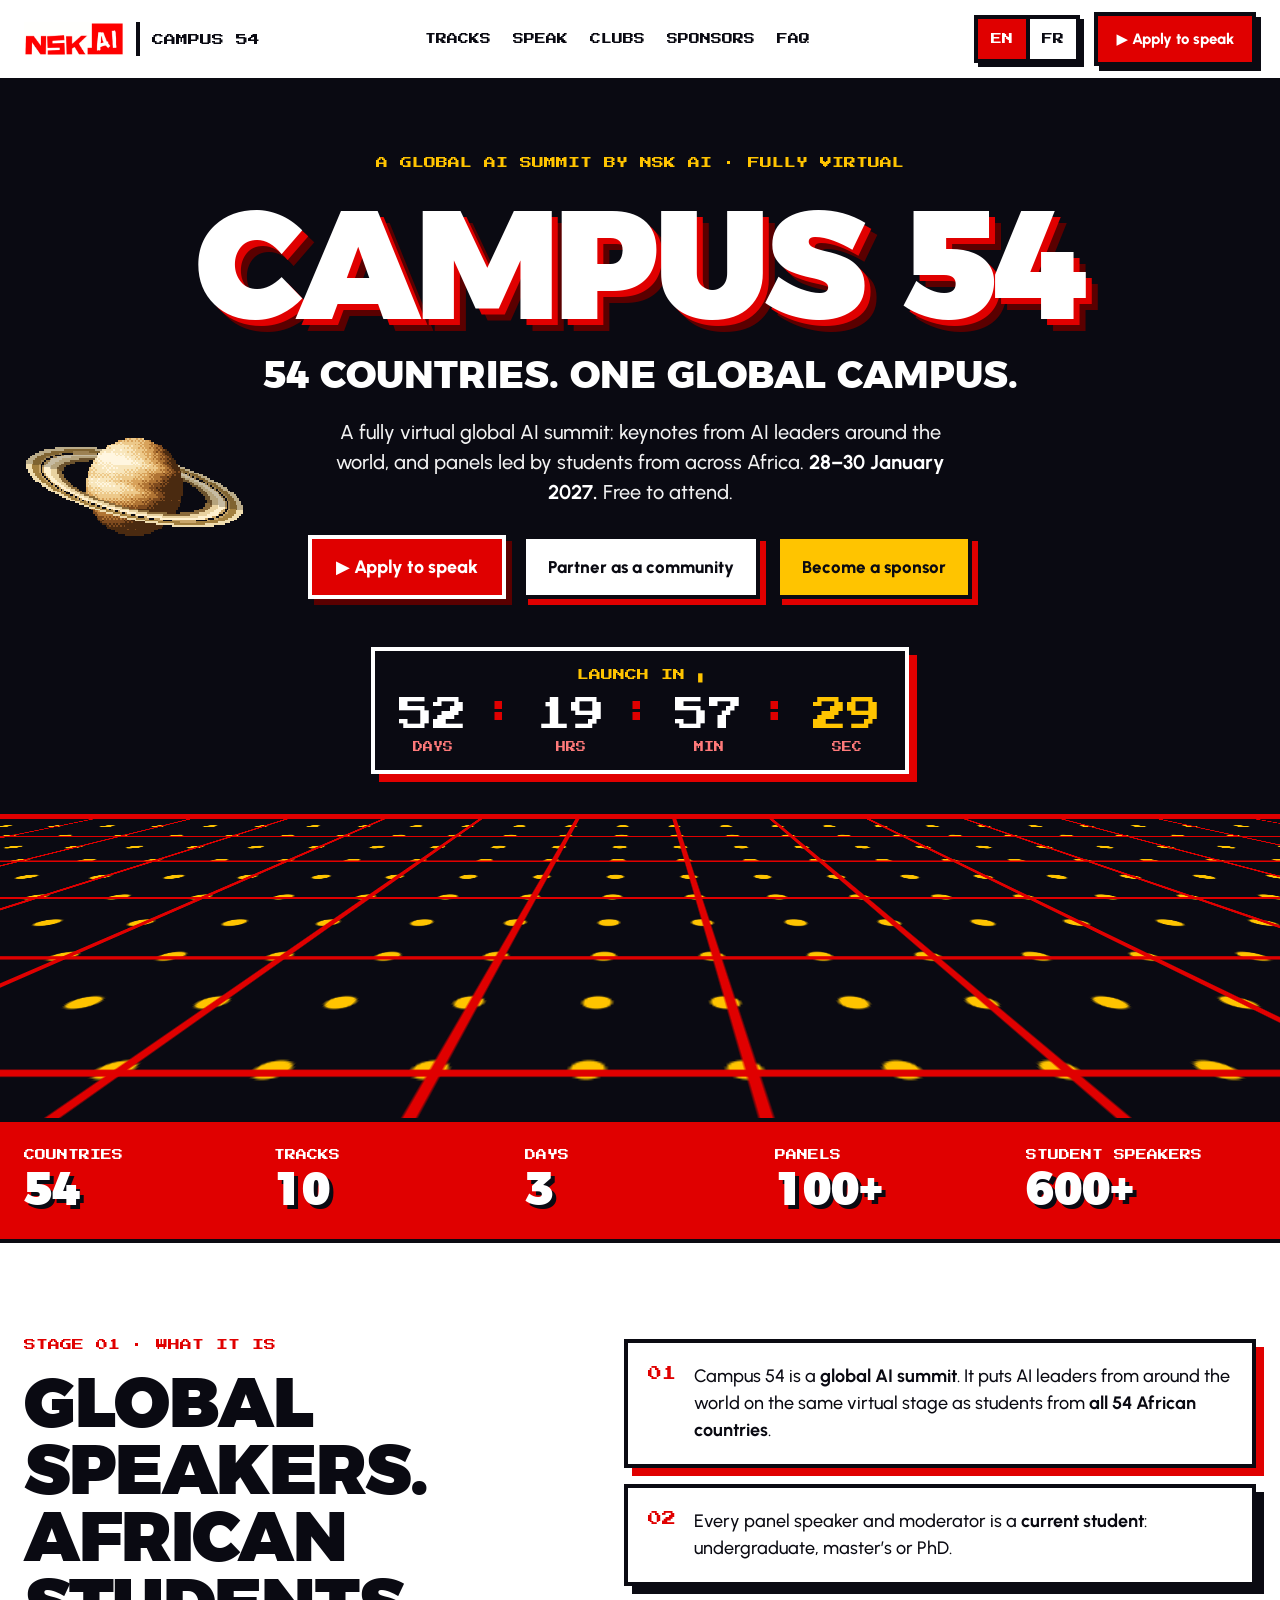
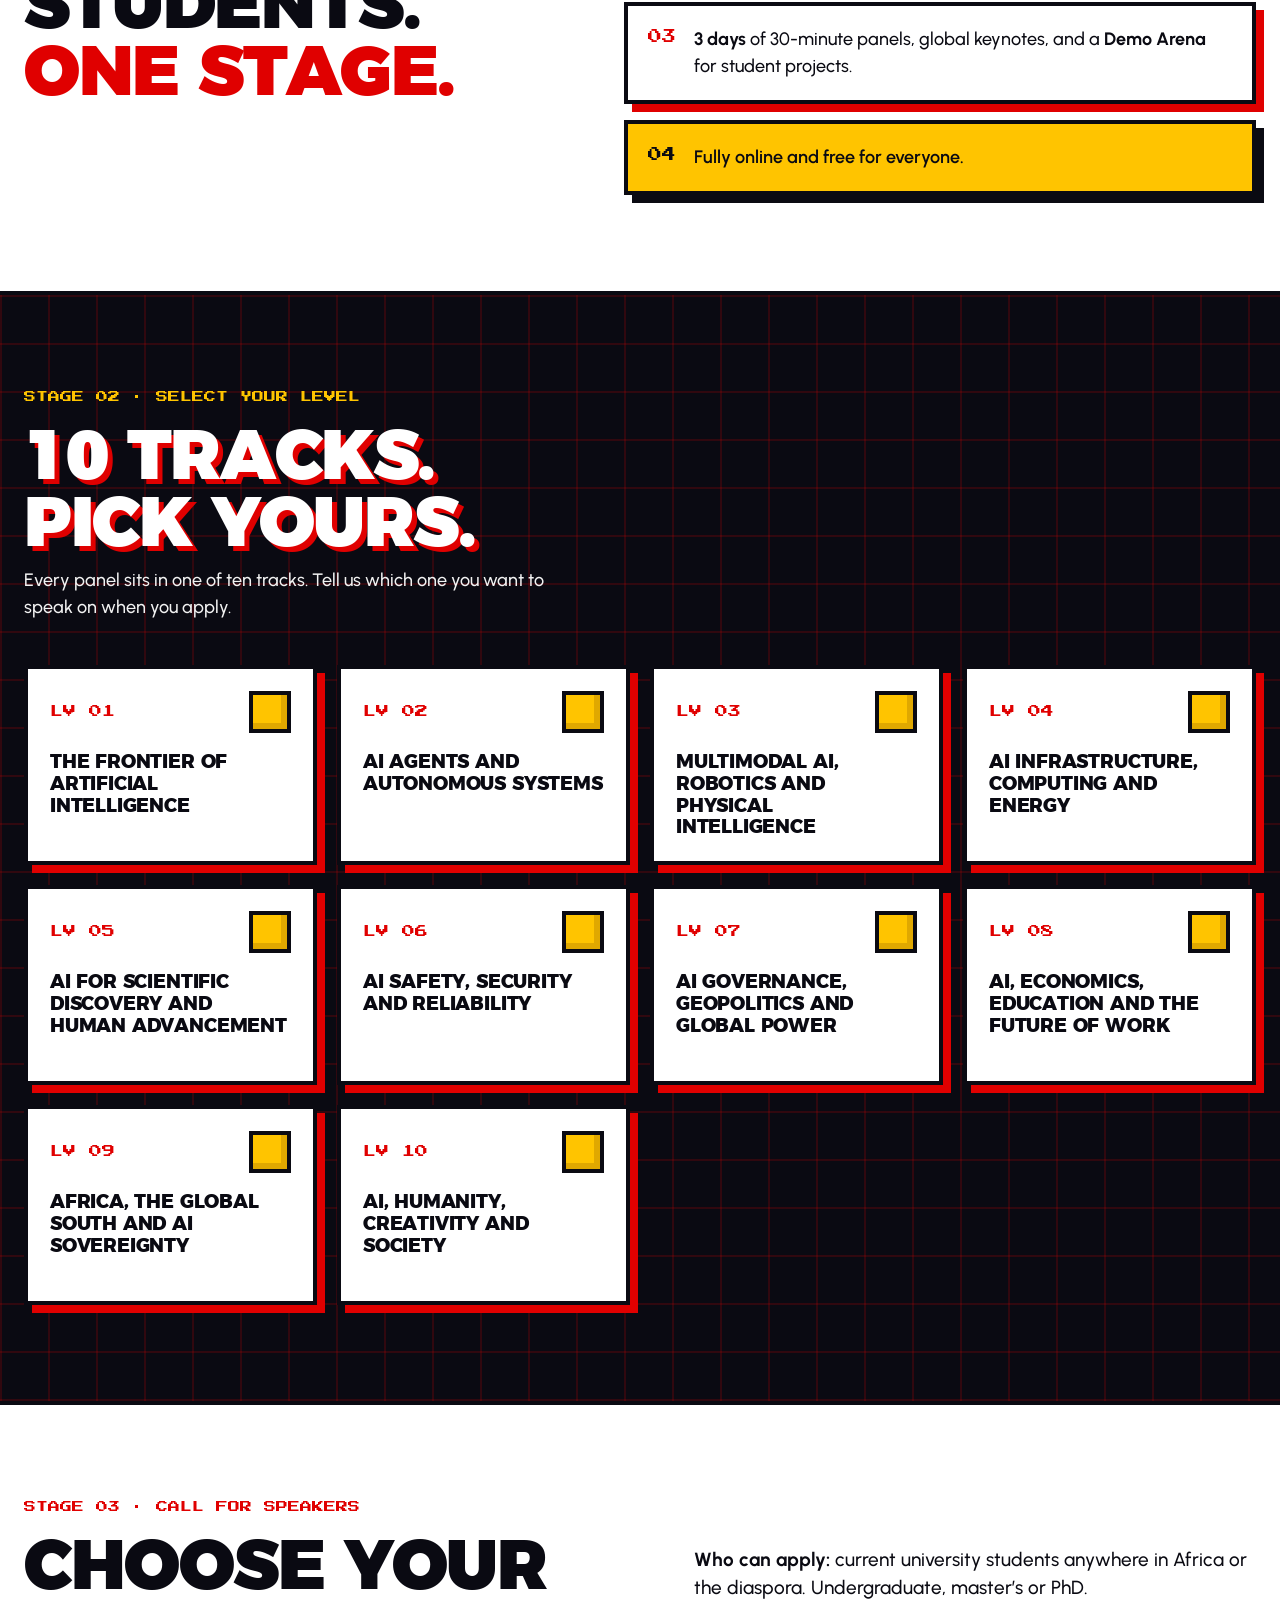
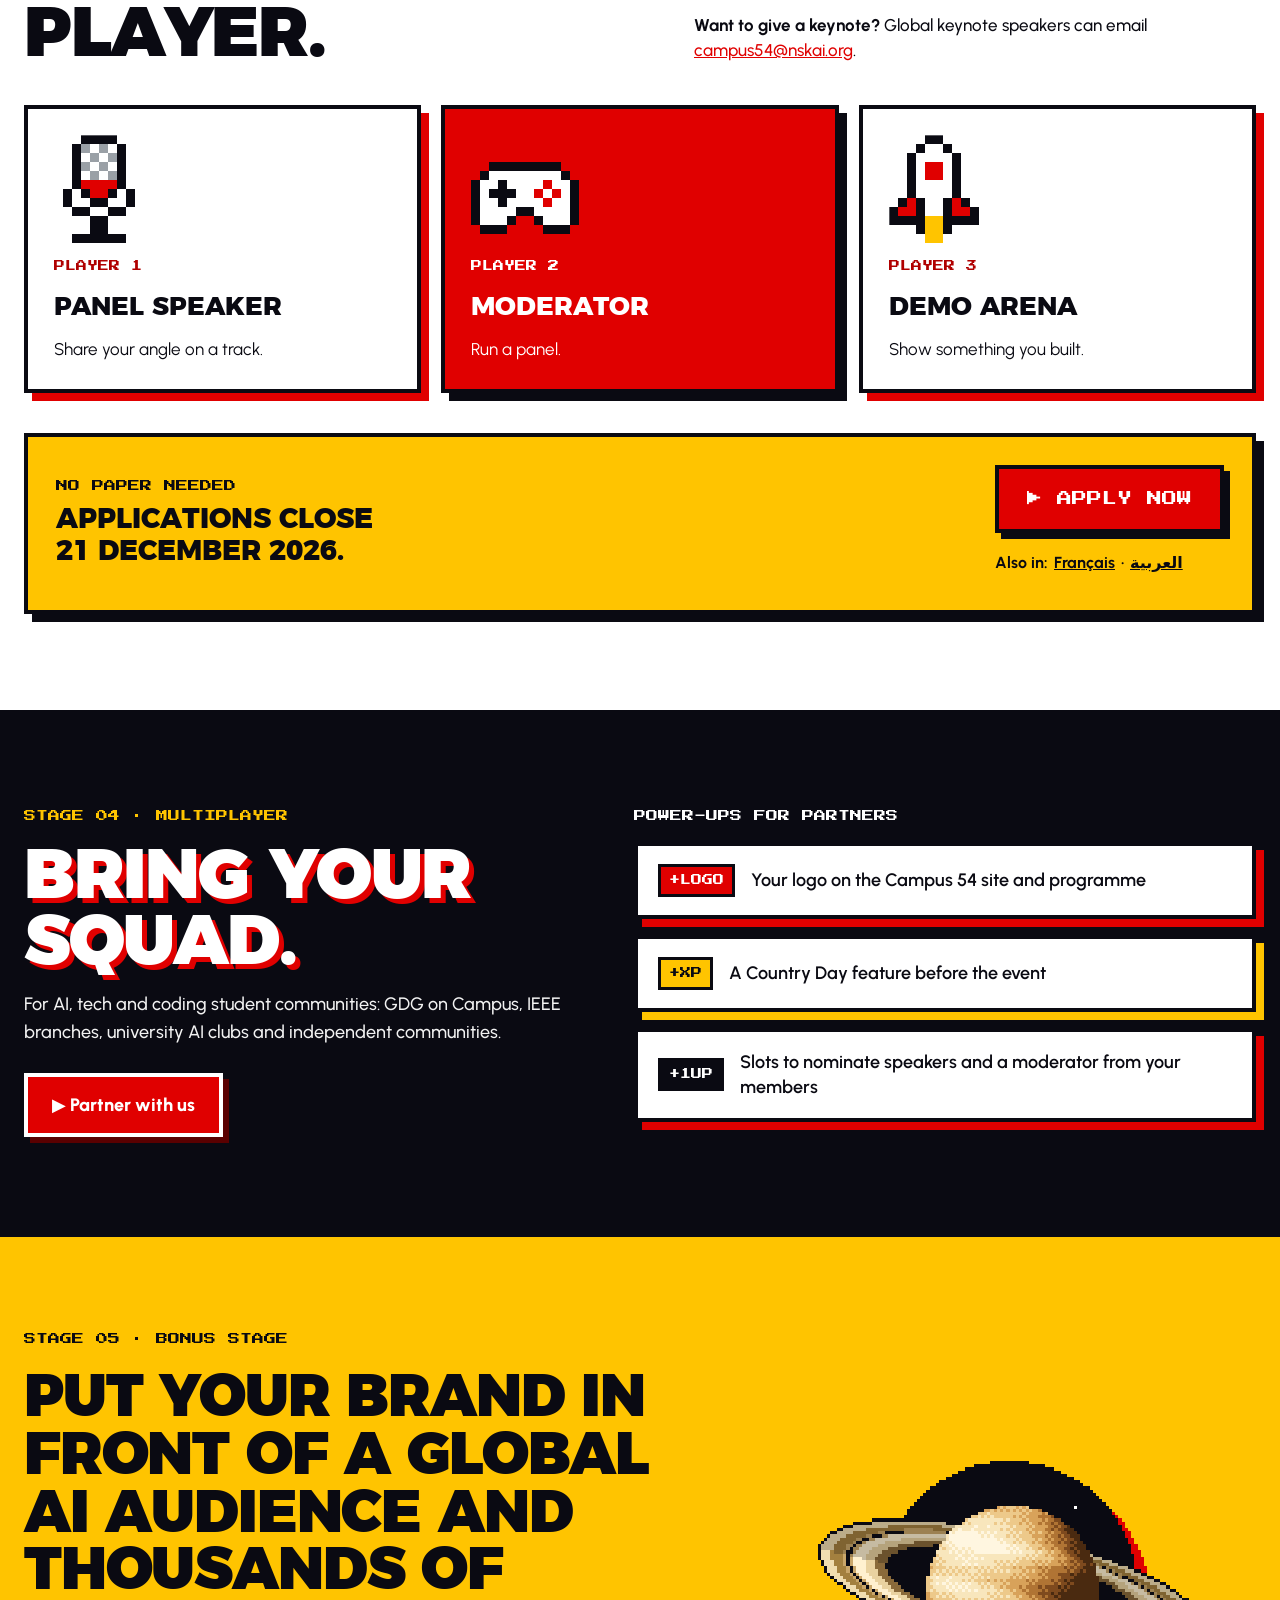
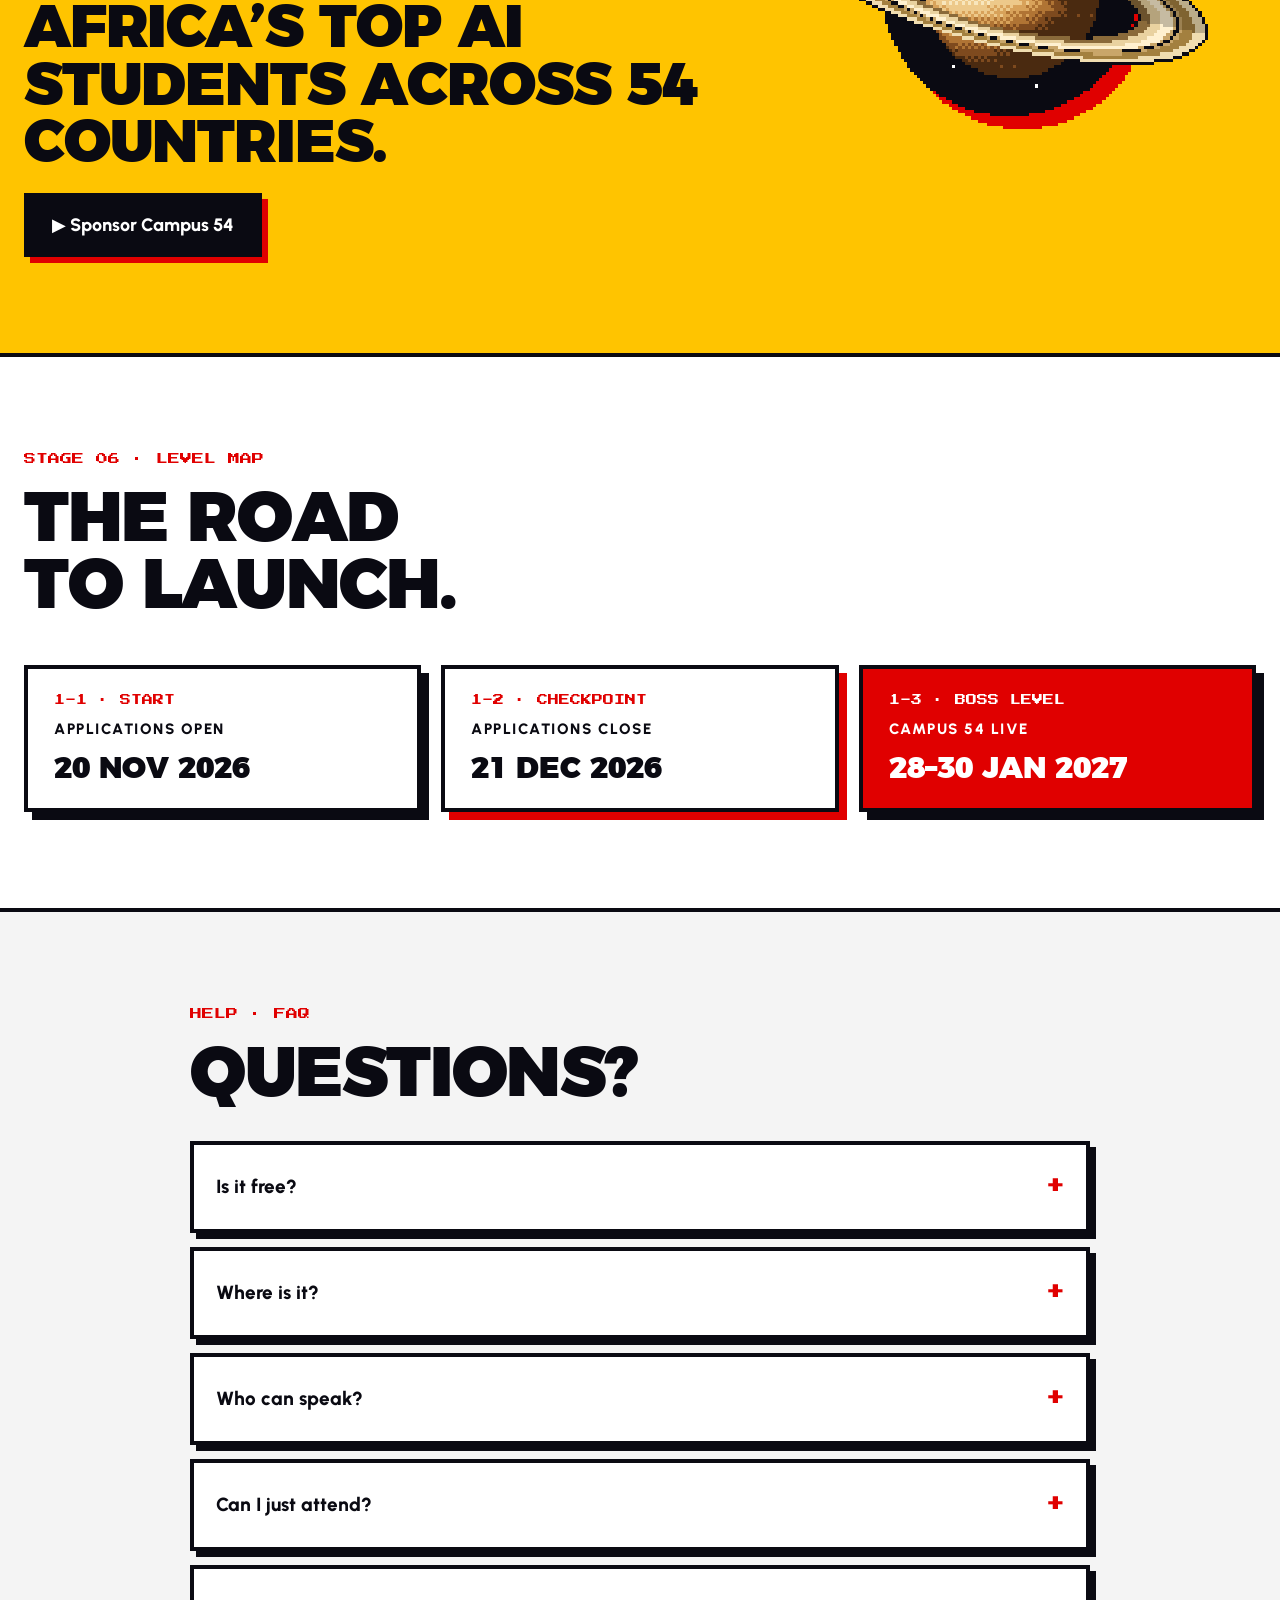
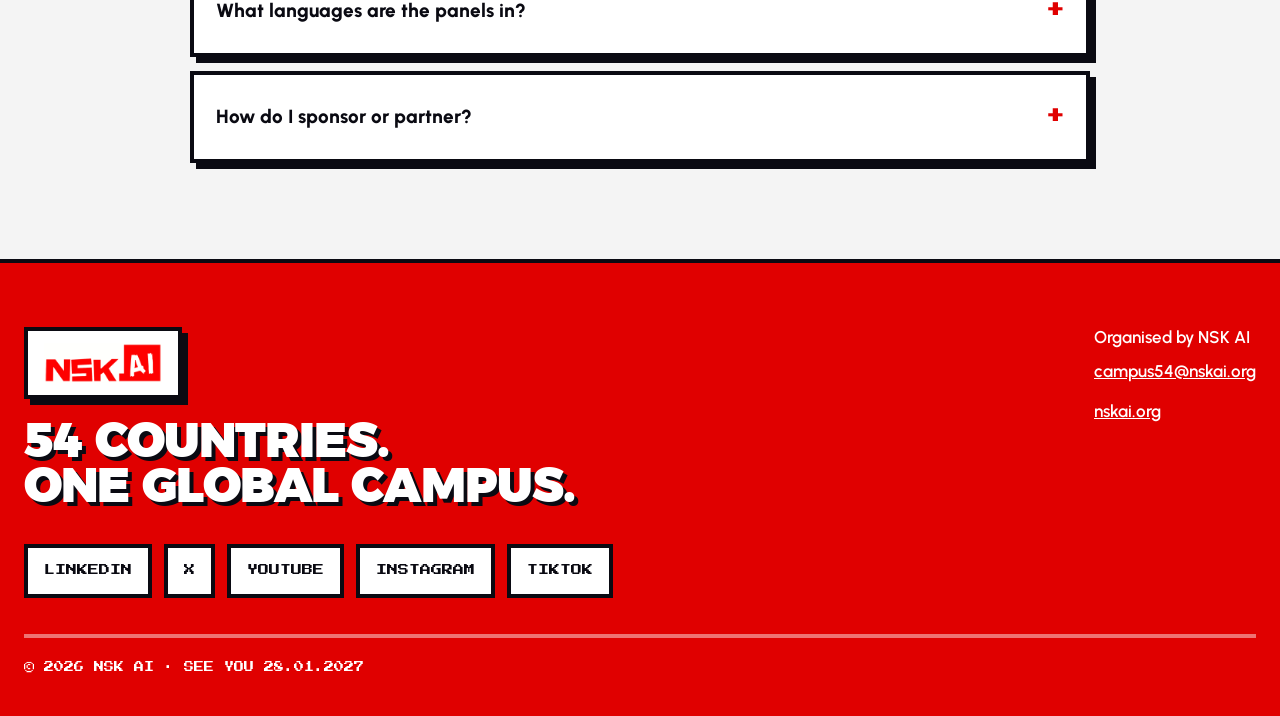
==== index.html @ b342a2b8 "Campus 54 landing page Static site for Campus 54 (28-30 January 2027), served at campus54.nskai.org." ====
<!doctype html>
<html lang="en">
<head>
<meta charset="utf-8">
<meta name="viewport" content="width=device-width, initial-scale=1">
<title data-i18n="meta.title">Campus 54 — A global AI summit by NSK AI</title>
<meta name="description" data-i18n-attr="content:meta.desc" content="Campus 54 is a free, fully virtual global AI summit by NSK AI. Keynotes from AI leaders worldwide and panels led by students from all 54 African countries. 28–30 January 2027.">
<link rel="icon" href="assets/img/robot.png">
<link rel="preconnect" href="https://fonts.googleapis.com">
<link rel="preconnect" href="https://fonts.gstatic.com" crossorigin>
<link href="https://fonts.googleapis.com/css2?family=Press+Start+2P&family=Urbanist:wght@400;500;600;700;800&display=swap" rel="stylesheet">
<link rel="stylesheet" href="styles.css">
</head>
<body>
<div class="page" style="width: 100%; min-height: 100vh; background: #FFFFFF; overflow-x: hidden;">

<!-- NAV -->
<header style="position: sticky; top: 0; z-index: 50; background: #FFFFFF; border-bottom: 4px solid #0A0A12;">
<nav aria-label="Main" style="max-width: 1280px; margin: 0 auto; padding: 12px 24px; display: flex; align-items: center; justify-content: space-between; gap: 16px;">
<a href="#top" class="lnk" style="display: flex; align-items: center; gap: 12px; text-decoration: none; color: #0A0A12;">
<img src="assets/img/nsk-logo.png" alt="NSK AI" style="height: 34px; width: auto; display: block;">
<span style="display: flex; align-items: center; height: 34px; font-family: 'Press Start 2P', monospace; font-size: 12px; line-height: 1; padding-top: 2px; box-sizing: border-box; border-left: 4px solid #0A0A12; padding-left: 12px;">CAMPUS 54</span>
</a>
<div class="navlinks" style="display: flex; align-items: center; gap: 22px; font-family: 'Press Start 2P', monospace; font-size: 11px;">
<a href="#tracks" class="lnk" style="color: #0A0A12; text-decoration: none;" data-i18n="nav.tracks">TRACKS</a>
<a href="#apply" class="lnk" style="color: #0A0A12; text-decoration: none;" data-i18n="nav.speak">SPEAK</a>
<a href="#communities" class="lnk" style="color: #0A0A12; text-decoration: none;" data-i18n="nav.clubs">CLUBS</a>
<a href="#sponsors" class="lnk" style="color: #0A0A12; text-decoration: none;" data-i18n="nav.sponsors">SPONSORS</a>
<a href="#faq" class="lnk" style="color: #0A0A12; text-decoration: none;" data-i18n="nav.faq">FAQ</a>
</div>
<div class="navright">
<div class="lang" role="group" aria-label="Language / Langue">
<button type="button" data-lang="en" aria-pressed="true" lang="en">EN</button>
<button type="button" data-lang="fr" aria-pressed="false" lang="fr">FR</button>
</div>
<a href="#apply" class="btn navapply" style="display: inline-flex; align-items: center; background: #E00000; color: #FFFFFF; text-decoration: none; font-weight: 800; font-size: 15px; padding: 0 18px; border: 4px solid #0A0A12; box-shadow: 5px 5px 0 #0A0A12; min-height: 46px;" data-i18n="cta.apply">▶ Apply to speak</a>
</div>
</nav>
</header>

<!-- HERO -->
<section id="top" style="position: relative; background: #0A0A12; color: #FFFFFF; overflow: hidden;">
<div aria-hidden="true" class="hide-hero scene cube-wrap" style="position: absolute; right: 4%; top: 36px; width: 132px; height: 132px;">
<div class="cube">
<div class="face f1" style="background: #E00000; color: #FFFFFF;">54</div>
<div class="face f2" style="background: #FFFFFF; color: #E00000;">AI</div>
<div class="face f3" style="background: #FFC400; color: #0A0A12;">54</div>
<div class="face f4" style="background: #0A0A12; color: #FFFFFF; border-color: #FFFFFF;">AI</div>
<div class="face f5" style="background: #E00000;"></div>
<div class="face f6" style="background: #FFFFFF;"></div>
</div>
</div>
<img aria-hidden="true" alt="" class="hide-hero float px" src="assets/img/saturn.png" style="position: absolute; left: 1.5%; top: 340px; width: clamp(180px, 18vw, 300px); height: auto;">

<div style="position: relative; z-index: 2; max-width: 1000px; margin: 0 auto; padding: 72px 24px 40px; display: flex; flex-direction: column; align-items: center; text-align: center; gap: 22px;">
<p style="margin: 0; font-family: 'Press Start 2P', monospace; font-size: 12px; line-height: 1.6; color: #FFC400;" data-i18n="hero.tag">A GLOBAL AI SUMMIT BY NSK AI · FULLY VIRTUAL</p>
<h1 style="margin: 0; font-family: 'Argentum Sans', sans-serif; font-weight: 900; text-transform: uppercase; letter-spacing: -0.03em; line-height: .9; font-size: clamp(64px, 12vw, 172px); text-shadow: 6px 6px 0 #E00000, 12px 12px 0 #5A0000;">Campus 54</h1>
<p style="margin: 0; font-family: 'Argentum Sans', sans-serif; font-weight: 800; text-transform: uppercase; font-size: clamp(22px, 3.2vw, 38px); line-height: 1.05;" data-i18n="hero.tagline">54 Countries. One Global Campus.</p>
<p style="margin: 0; max-width: 640px; font-size: clamp(17px, 2vw, 20px); line-height: 1.5; font-weight: 500; color: #F2F2F2;" data-i18n="hero.line">A fully virtual global AI summit: keynotes from AI leaders around the world, and panels led by students from across Africa. <strong style="color: #FFFFFF;">28–30 January 2027.</strong> Free to attend.</p>
<div style="display: flex; flex-wrap: wrap; justify-content: center; gap: 16px; margin-top: 6px;">
<a href="#apply" class="btn" style="display: inline-flex; align-items: center; min-height: 56px; padding: 0 24px; text-decoration: none; background: #E00000; color: #FFFFFF; border: 4px solid #FFFFFF; box-shadow: 6px 6px 0 #5A0000; font-weight: 800; font-size: 18px;" data-i18n="cta.apply">▶ Apply to speak</a>
<a href="#communities" class="btn" style="display: inline-flex; align-items: center; min-height: 56px; padding: 0 22px; text-decoration: none; background: #FFFFFF; color: #0A0A12; border: 4px solid #0A0A12; box-shadow: 6px 6px 0 #E00000; font-weight: 800; font-size: 17px;" data-i18n="cta.partner">Partner as a community</a>
<a href="#sponsors" class="btn" style="display: inline-flex; align-items: center; min-height: 56px; padding: 0 22px; text-decoration: none; background: #FFC400; color: #0A0A12; border: 4px solid #0A0A12; box-shadow: 6px 6px 0 #E00000; font-weight: 800; font-size: 17px;" data-i18n="cta.sponsor">Become a sponsor</a>
</div>

<div role="timer" aria-label="Countdown to Campus 54, 28 January 2027" style="margin-top: 26px; border: 4px solid #FFFFFF; box-shadow: 8px 8px 0 #E00000; padding: 18px 20px; display: flex; flex-direction: column; align-items: center; gap: 14px; background: #0A0A12;">
<p style="margin: 0; font-family: 'Press Start 2P', monospace; font-size: 12px; color: #FFC400;"><span data-i18n="cd.title">LAUNCH IN</span> <span class="blink">▮</span></p>
<div style="display: flex; flex-wrap: wrap; justify-content: center; gap: 16px; font-family: 'Press Start 2P', monospace;">
<div style="text-align: center; min-width: 76px;"><div id="cd-days" style="font-size: 34px; line-height: 1;">--</div><div style="font-size: 10px; margin-top: 10px; color: #FF7A7A;" data-i18n="cd.days">DAYS</div></div>
<div aria-hidden="true" style="font-size: 30px; color: #E00000;">:</div>
<div style="text-align: center; min-width: 76px;"><div id="cd-hours" style="font-size: 34px; line-height: 1;">--</div><div style="font-size: 10px; margin-top: 10px; color: #FF7A7A;" data-i18n="cd.hours">HRS</div></div>
<div aria-hidden="true" style="font-size: 30px; color: #E00000;">:</div>
<div style="text-align: center; min-width: 76px;"><div id="cd-mins" style="font-size: 34px; line-height: 1;">--</div><div style="font-size: 10px; margin-top: 10px; color: #FF7A7A;" data-i18n="cd.mins">MIN</div></div>
<div aria-hidden="true" style="font-size: 30px; color: #E00000;">:</div>
<div style="text-align: center; min-width: 76px;"><div id="cd-secs" style="font-size: 34px; line-height: 1; color: #FFC400;">--</div><div style="font-size: 10px; margin-top: 10px; color: #FF7A7A;" data-i18n="cd.secs">SEC</div></div>
</div>
</div>
</div>

<div aria-hidden="true" class="floor-wrap">
<div class="floor"></div>
<div class="walker"><img class="bob px" src="assets/img/robot.png" alt="" style="width: 108px; height: 108px; display: block;"></div>
</div>
</section>

<!-- SCORE HUD -->
<section aria-label="Campus 54 in numbers" style="background: #E00000; color: #FFFFFF; border-top: 4px solid #0A0A12; border-bottom: 4px solid #0A0A12;">
<div style="max-width: 1280px; margin: 0 auto; padding: 26px 24px; display: grid; grid-template-columns: repeat(auto-fit, minmax(140px, 1fr)); gap: 20px;">
<div><div style="font-family: 'Press Start 2P', monospace; font-size: 11px; line-height: 1.5;" data-i18n="num.countries">COUNTRIES</div><div style="font-family: 'Argentum Sans', sans-serif; font-weight: 900; font-size: 46px; line-height: 1.05; text-shadow: 4px 4px 0 #0A0A12;">54</div></div>
<div><div style="font-family: 'Press Start 2P', monospace; font-size: 11px; line-height: 1.5;" data-i18n="num.tracks">TRACKS</div><div style="font-family: 'Argentum Sans', sans-serif; font-weight: 900; font-size: 46px; line-height: 1.05; text-shadow: 4px 4px 0 #0A0A12;">10</div></div>
<div><div style="font-family: 'Press Start 2P', monospace; font-size: 11px; line-height: 1.5;" data-i18n="num.days">DAYS</div><div style="font-family: 'Argentum Sans', sans-serif; font-weight: 900; font-size: 46px; line-height: 1.05; text-shadow: 4px 4px 0 #0A0A12;">3</div></div>
<div><div style="font-family: 'Press Start 2P', monospace; font-size: 11px; line-height: 1.5;" data-i18n="num.panels">PANELS</div><div style="font-family: 'Argentum Sans', sans-serif; font-weight: 900; font-size: 46px; line-height: 1.05; text-shadow: 4px 4px 0 #0A0A12;">100+</div></div>
<div><div style="font-family: 'Press Start 2P', monospace; font-size: 11px; line-height: 1.5;" data-i18n="num.speakers">STUDENT SPEAKERS</div><div style="font-family: 'Argentum Sans', sans-serif; font-weight: 900; font-size: 46px; line-height: 1.05; text-shadow: 4px 4px 0 #0A0A12;">600+</div></div>
</div>
</section>

<!-- WHAT IT IS -->
<section id="about" class="sec" style="border-bottom: 4px solid #0A0A12;">
<div style="max-width: 1280px; margin: 0 auto; padding: 96px 24px; display: flex; flex-wrap: wrap; gap: 48px; align-items: flex-start;">
<div style="flex: 1 1 380px; min-width: 0; display: flex; flex-direction: column; gap: 18px;">
<p style="margin: 0; font-family: 'Press Start 2P', monospace; font-size: 12px; color: #E00000;" data-i18n="about.eyebrow">STAGE 01 · WHAT IT IS</p>
<h2 style="margin: 0; font-family: 'Argentum Sans', sans-serif; font-weight: 900; text-transform: uppercase; letter-spacing: -0.02em; line-height: .95; font-size: clamp(38px, 5.5vw, 72px);" data-i18n="about.title">Global speakers.<br>African students.<br><span style="color: #E00000;">One stage.</span></h2>
</div>
<div style="flex: 1 1 460px; min-width: 0; display: flex; flex-direction: column; gap: 16px;">
<div class="tilt" style="display: flex; gap: 18px; align-items: flex-start; border: 4px solid #0A0A12; padding: 20px; box-shadow: 8px 8px 0 #E00000;"><span style="font-family: 'Press Start 2P', monospace; font-size: 14px; color: #E00000; padding-top: 4px;">01</span><p style="margin: 0; font-size: 18px; line-height: 1.5; font-weight: 500;" data-i18n="about.p1">Campus 54 is a <strong>global AI summit</strong>. It puts AI leaders from around the world on the same virtual stage as students from <strong>all 54 African countries</strong>.</p></div>
<div class="tilt" style="display: flex; gap: 18px; align-items: flex-start; border: 4px solid #0A0A12; padding: 20px; box-shadow: 8px 8px 0 #0A0A12;"><span style="font-family: 'Press Start 2P', monospace; font-size: 14px; color: #E00000; padding-top: 4px;">02</span><p style="margin: 0; font-size: 18px; line-height: 1.5; font-weight: 500;" data-i18n="about.p2">Every panel speaker and moderator is a <strong>current student</strong>: undergraduate, master’s or PhD.</p></div>
<div class="tilt" style="display: flex; gap: 18px; align-items: flex-start; border: 4px solid #0A0A12; padding: 20px; box-shadow: 8px 8px 0 #E00000;"><span style="font-family: 'Press Start 2P', monospace; font-size: 14px; color: #E00000; padding-top: 4px;">03</span><p style="margin: 0; font-size: 18px; line-height: 1.5; font-weight: 500;" data-i18n="about.p3"><strong>3 days</strong> of 30-minute panels, global keynotes, and a <strong>Demo Arena</strong> for student projects.</p></div>
<div class="tilt" style="display: flex; gap: 18px; align-items: flex-start; border: 4px solid #0A0A12; padding: 20px; background: #FFC400; box-shadow: 8px 8px 0 #0A0A12;"><span style="font-family: 'Press Start 2P', monospace; font-size: 14px; padding-top: 4px;">04</span><p style="margin: 0; font-size: 18px; line-height: 1.5; font-weight: 600;" data-i18n="about.p4">Fully online and free for everyone.</p></div>
</div>
</div>
</section>

<!-- TRACKS -->
<section id="tracks" class="sec" style="background: #0A0A12; color: #FFFFFF; border-bottom: 4px solid #0A0A12; background-image: linear-gradient(rgba(224,0,0,.18) 2px, transparent 2px), linear-gradient(90deg, rgba(224,0,0,.18) 2px, transparent 2px); background-size: 48px 48px;">
<div style="max-width: 1280px; margin: 0 auto; padding: 96px 24px;">
<p style="margin: 0 0 18px; font-family: 'Press Start 2P', monospace; font-size: 12px; color: #FFC400;" data-i18n="tracks.eyebrow">STAGE 02 · SELECT YOUR LEVEL</p>
<h2 style="margin: 0 0 12px; font-family: 'Argentum Sans', sans-serif; font-weight: 900; text-transform: uppercase; letter-spacing: -0.02em; line-height: .95; font-size: clamp(38px, 5.5vw, 72px); text-shadow: 5px 5px 0 #E00000;" data-i18n="tracks.title">10 tracks.<br>Pick yours.</h2>
<p style="margin: 0 0 44px; max-width: 560px; font-size: 18px; line-height: 1.5; font-weight: 500; color: #F2F2F2;" data-i18n="tracks.intro">Every panel sits in one of ten tracks. Tell us which one you want to speak on when you apply.</p>
<div style="display: grid; grid-template-columns: repeat(auto-fill, minmax(240px, 1fr)); gap: 20px;">
<article class="tilt track-card"><div class="track-top"><span class="track-lv">LV 01</span><div aria-hidden="true" class="coin"></div></div><h3 data-i18n="t1">The Frontier of Artificial Intelligence</h3></article>
<article class="tilt track-card"><div class="track-top"><span class="track-lv">LV 02</span><div aria-hidden="true" class="coin" style="animation-delay:-.24s"></div></div><h3 data-i18n="t2">AI Agents and Autonomous Systems</h3></article>
<article class="tilt track-card"><div class="track-top"><span class="track-lv">LV 03</span><div aria-hidden="true" class="coin" style="animation-delay:-.48s"></div></div><h3 data-i18n="t3">Multimodal AI, Robotics and Physical Intelligence</h3></article>
<article class="tilt track-card"><div class="track-top"><span class="track-lv">LV 04</span><div aria-hidden="true" class="coin" style="animation-delay:-.72s"></div></div><h3 data-i18n="t4">AI Infrastructure, Computing and Energy</h3></article>
<article class="tilt track-card"><div class="track-top"><span class="track-lv">LV 05</span><div aria-hidden="true" class="coin" style="animation-delay:-.96s"></div></div><h3 data-i18n="t5">AI for Scientific Discovery and Human Advancement</h3></article>
<article class="tilt track-card"><div class="track-top"><span class="track-lv">LV 06</span><div aria-hidden="true" class="coin" style="animation-delay:-1.2s"></div></div><h3 data-i18n="t6">AI Safety, Security and Reliability</h3></article>
<article class="tilt track-card"><div class="track-top"><span class="track-lv">LV 07</span><div aria-hidden="true" class="coin" style="animation-delay:-1.44s"></div></div><h3 data-i18n="t7">AI Governance, Geopolitics and Global Power</h3></article>
<article class="tilt track-card"><div class="track-top"><span class="track-lv">LV 08</span><div aria-hidden="true" class="coin" style="animation-delay:-1.68s"></div></div><h3 data-i18n="t8">AI, Economics, Education and the Future of Work</h3></article>
<article class="tilt track-card"><div class="track-top"><span class="track-lv">LV 09</span><div aria-hidden="true" class="coin" style="animation-delay:-1.92s"></div></div><h3 data-i18n="t9">Africa, the Global South and AI Sovereignty</h3></article>
<article class="tilt track-card"><div class="track-top"><span class="track-lv">LV 10</span><div aria-hidden="true" class="coin" style="animation-delay:-2.16s"></div></div><h3 data-i18n="t10">AI, Humanity, Creativity and Society</h3></article>
</div>
</div>
</section>

<!-- CALL FOR SPEAKERS -->
<section id="apply" class="sec" style="border-bottom: 4px solid #0A0A12;">
<div style="max-width: 1280px; margin: 0 auto; padding: 96px 24px;">
<p style="margin: 0 0 18px; font-family: 'Press Start 2P', monospace; font-size: 12px; color: #E00000;" data-i18n="apply.eyebrow">STAGE 03 · CALL FOR SPEAKERS</p>
<div style="display: flex; flex-wrap: wrap; gap: 24px 48px; align-items: flex-end; justify-content: space-between; margin-bottom: 40px;">
<h2 style="margin: 0; flex: 1 1 420px; font-family: 'Argentum Sans', sans-serif; font-weight: 900; text-transform: uppercase; letter-spacing: -0.02em; line-height: .95; font-size: clamp(38px, 5.5vw, 72px);" data-i18n="apply.title">Choose your<br>player.</h2>
<p style="margin: 0; flex: 1 1 360px; font-size: 19px; line-height: 1.5; font-weight: 500;"><span data-i18n="apply.who"><strong>Who can apply:</strong> current university students anywhere in Africa or the diaspora. Undergraduate, master’s or PhD.</span><br><span style="display: inline-block; margin-top: 10px; font-size: 17px;" data-i18n="apply.keynote"><strong>Want to give a keynote?</strong> Global keynote speakers can email <a href="mailto:campus54@nskai.org?subject=Campus%2054%20keynote">campus54@nskai.org</a>.</span></p>
</div>
<div style="display: grid; grid-template-columns: repeat(auto-fit, minmax(260px, 1fr)); gap: 20px; margin-bottom: 40px;">
<div class="tilt role-card" style="background: #FFFFFF; color: #0A0A12; box-shadow: 8px 8px 0 #E00000;">
<img class="bob px" src="assets/img/mic.png" alt="" aria-hidden="true" style="width: 90px; height: 108px;">
<p class="role-tag" style="color: #B00000;" data-i18n="role.p1">PLAYER 1</p>
<h3 data-i18n="role.speaker">Panel speaker</h3>
<p data-i18n="role.speaker.text">Share your angle on a track.</p>
</div>
<div class="tilt role-card" style="background: #E00000; color: #FFFFFF; box-shadow: 8px 8px 0 #0A0A12;">
<img class="bob px" src="assets/img/pad.png" alt="" aria-hidden="true" style="width: 108px; height: 90px; margin-top: 18px;">
<p class="role-tag" style="color: #FFFFFF;" data-i18n="role.p2">PLAYER 2</p>
<h3 data-i18n="role.mod">Moderator</h3>
<p data-i18n="role.mod.text">Run a panel.</p>
</div>
<div class="tilt role-card" style="background: #FFFFFF; color: #0A0A12; box-shadow: 8px 8px 0 #E00000;">
<img class="bob px" src="assets/img/rocket.png" alt="" aria-hidden="true" style="width: 90px; height: 108px;">
<p class="role-tag" style="color: #B00000;" data-i18n="role.p3">PLAYER 3</p>
<h3 data-i18n="role.demo">Demo Arena</h3>
<p data-i18n="role.demo.text">Show something you built.</p>
</div>
</div>
<div style="border: 4px solid #0A0A12; background: #FFC400; box-shadow: 8px 8px 0 #0A0A12; padding: 28px; display: flex; flex-wrap: wrap; gap: 20px 32px; align-items: center; justify-content: space-between;">
<div style="display: flex; flex-direction: column; gap: 10px;">
<p style="margin: 0; font-family: 'Press Start 2P', monospace; font-size: 12px;" data-i18n="apply.nopaper">NO PAPER NEEDED</p>
<p style="margin: 0; font-family: 'Argentum Sans', sans-serif; font-weight: 800; text-transform: uppercase; font-size: clamp(20px, 2.4vw, 28px); line-height: 1.15;" data-i18n="apply.close">Applications close<br>21 December 2026.</p>
</div>
<div style="display: flex; flex-direction: column; align-items: flex-start; gap: 10px;">
<a id="apply-main" href="#apply" class="btn" style="display: inline-flex; align-items: center; min-height: 60px; padding: 0 28px; text-decoration: none; background: #E00000; color: #FFFFFF; border: 4px solid #0A0A12; box-shadow: 6px 6px 0 #0A0A12; font-family: 'Press Start 2P', monospace; font-size: 15px;" data-i18n="apply.now">▶ APPLY NOW</a>
<p style="margin: 0; font-size: 16px; font-weight: 700;"><span data-i18n="apply.other">Also in:</span> <a id="form-link-a" href="#apply" class="lnk" style="color: #0A0A12; display: inline-block; padding: 10px 2px;"></a> · <a id="form-link-ar" href="#apply" lang="ar" dir="rtl" class="lnk" style="color: #0A0A12; display: inline-block; padding: 10px 2px;">العربية</a></p>
</div>
</div>
</div>
</section>

<!-- COMMUNITIES -->
<section id="communities" class="sec" style="position: relative; background: #0A0A12; color: #FFFFFF; border-bottom: 4px solid #0A0A12; overflow: hidden;">
<div style="position: relative; max-width: 1280px; margin: 0 auto; padding: 96px 24px; display: flex; flex-wrap: wrap; gap: 48px;">
<div style="flex: 1 1 380px; min-width: 0; display: flex; flex-direction: column; gap: 18px; align-items: flex-start;">
<p style="margin: 0; font-family: 'Press Start 2P', monospace; font-size: 12px; color: #FFC400;" data-i18n="comm.eyebrow">STAGE 04 · MULTIPLAYER</p>
<h2 style="margin: 0; font-family: 'Argentum Sans', sans-serif; font-weight: 900; text-transform: uppercase; letter-spacing: -0.02em; line-height: .95; font-size: clamp(38px, 5.5vw, 72px); text-shadow: 5px 5px 0 #E00000;" data-i18n="comm.title">Bring your<br>squad.</h2>
<p style="margin: 0 0 8px; font-size: 18px; line-height: 1.55; font-weight: 500; color: #F2F2F2;" data-i18n="comm.intro">For AI, tech and coding student communities: GDG on Campus, IEEE branches, university AI clubs and independent communities.</p>
<a href="mailto:campus54@nskai.org?subject=Campus%2054%20community%20partnership" class="btn" style="display: inline-flex; align-items: center; min-height: 56px; padding: 0 24px; text-decoration: none; background: #E00000; color: #FFFFFF; border: 4px solid #FFFFFF; box-shadow: 6px 6px 0 #5A0000; font-weight: 800; font-size: 18px;" data-i18n="comm.cta">▶ Partner with us</a>
</div>
<div style="flex: 1 1 440px; min-width: 0; display: flex; flex-direction: column; gap: 16px;">
<p style="margin: 0 0 4px; font-family: 'Press Start 2P', monospace; font-size: 12px;" data-i18n="comm.perks">POWER-UPS FOR PARTNERS</p>
<div class="tilt perk"><span class="perk-tag" style="background: #E00000; color: #FFFFFF;">+LOGO</span><p data-i18n="comm.p1">Your logo on the Campus 54 site and programme</p></div>
<div class="tilt perk" style="box-shadow: 8px 8px 0 #FFC400;"><span class="perk-tag" style="background: #FFC400; color: #0A0A12;">+XP</span><p data-i18n="comm.p2">A Country Day feature before the event</p></div>
<div class="tilt perk"><span class="perk-tag" style="background: #0A0A12; color: #FFFFFF;">+1UP</span><p data-i18n="comm.p3">Slots to nominate speakers and a moderator from your members</p></div>
</div>
</div>
</section>

<!-- SPONSORS -->
<section id="sponsors" class="sec" style="position: relative; background: #FFC400; border-bottom: 4px solid #0A0A12; overflow: hidden;">
<div style="position: relative; max-width: 1280px; margin: 0 auto; padding: 96px 24px; display: flex; flex-wrap: wrap; align-items: center; justify-content: space-between; gap: 48px;">
<div style="flex: 1 1 520px; min-width: 0; max-width: 720px; display: flex; flex-direction: column; gap: 22px; align-items: flex-start;">
<p style="margin: 0; font-family: 'Press Start 2P', monospace; font-size: 12px;" data-i18n="spon.eyebrow">STAGE 05 · BONUS STAGE</p>
<h2 style="margin: 0; font-family: 'Argentum Sans', sans-serif; font-weight: 900; text-transform: uppercase; letter-spacing: -0.02em; line-height: .98; font-size: clamp(32px, 4.6vw, 60px);" data-i18n="spon.title">Put your brand in front of a global AI audience and thousands of Africa’s top AI students across 54 countries.</h2>
<a id="sponsor-main" href="mailto:campus54@nskai.org?subject=Sponsoring%20Campus%2054" class="btn" style="display: inline-flex; align-items: center; min-height: 56px; padding: 0 24px; text-decoration: none; background: #0A0A12; color: #FFFFFF; border: 4px solid #0A0A12; box-shadow: 6px 6px 0 #E00000; font-weight: 800; font-size: 18px;" data-i18n="spon.cta">▶ Sponsor Campus 54</a>
</div>
<div style="flex: 0 1 480px; width: 100%; max-width: 480px; margin: 0 auto;">
<img aria-hidden="true" alt="" class="float px" src="assets/img/saturn-window.png" style="display: block; width: 100%; height: auto;">
</div>
</div>
</section>

<!-- TIMELINE -->
<section id="timeline" class="sec" style="border-bottom: 4px solid #0A0A12;">
<div style="max-width: 1280px; margin: 0 auto; padding: 96px 24px;">
<p style="margin: 0 0 18px; font-family: 'Press Start 2P', monospace; font-size: 12px; color: #E00000;" data-i18n="tl.eyebrow">STAGE 06 · LEVEL MAP</p>
<h2 style="margin: 0 0 48px; font-family: 'Argentum Sans', sans-serif; font-weight: 900; text-transform: uppercase; letter-spacing: -0.02em; line-height: .95; font-size: clamp(38px, 5.5vw, 72px);" data-i18n="tl.title">The road<br>to launch.</h2>
<ol style="list-style: none; margin: 0; padding: 0; display: grid; grid-template-columns: repeat(auto-fit, minmax(240px, 1fr)); gap: 20px;">
<li class="tilt tl-card" style="box-shadow: 8px 8px 0 #0A0A12;"><span class="tl-tag" data-i18n="tl.s1">1-1 · START</span><p class="tl-label" data-i18n="tl.l1">Applications open</p><p class="tl-date" data-i18n="tl.d1">20 Nov 2026</p></li>
<li class="tilt tl-card" style="box-shadow: 8px 8px 0 #E00000;"><span class="tl-tag" data-i18n="tl.s2">1-2 · CHECKPOINT</span><p class="tl-label" data-i18n="tl.l2">Applications close</p><p class="tl-date" data-i18n="tl.d2">21 Dec 2026</p></li>
<li class="tilt tl-card" style="background: #E00000; color: #FFFFFF; box-shadow: 8px 8px 0 #0A0A12;"><span class="tl-tag" style="color: #FFFFFF;" data-i18n="tl.s3">1-3 · BOSS LEVEL</span><p class="tl-label" data-i18n="tl.l3">Campus 54 live</p><p class="tl-date" data-i18n="tl.d3">28–30 Jan 2027</p></li>
</ol>
</div>
</section>

<!-- FAQ -->
<section id="faq" class="sec" style="background: #F4F4F4; border-bottom: 4px solid #0A0A12;">
<div style="max-width: 900px; margin: 0 auto; padding: 96px 24px;">
<p style="margin: 0 0 18px; font-family: 'Press Start 2P', monospace; font-size: 12px; color: #E00000;" data-i18n="faq.eyebrow">HELP · FAQ</p>
<h2 style="margin: 0 0 36px; font-family: 'Argentum Sans', sans-serif; font-weight: 900; text-transform: uppercase; letter-spacing: -0.02em; line-height: .95; font-size: clamp(38px, 5.5vw, 72px);" data-i18n="faq.title">Questions?</h2>
<div style="display: flex; flex-direction: column; gap: 14px;">
<details class="faq"><summary><span data-i18n="faq.q1">Is it free?</span><span class="plus" aria-hidden="true">+</span></summary><p data-i18n="faq.a1">Yes, free for speakers and attendees.</p></details>
<details class="faq"><summary><span data-i18n="faq.q2">Where is it?</span><span class="plus" aria-hidden="true">+</span></summary><p data-i18n="faq.a2">Fully online. You join from anywhere.</p></details>
<details class="faq"><summary><span data-i18n="faq.q3">Who can speak?</span><span class="plus" aria-hidden="true">+</span></summary><p data-i18n="faq.a3">Keynotes come from AI leaders around the world. Panel speakers and moderators are current university students. To give a keynote, email <a href="mailto:campus54@nskai.org">campus54@nskai.org</a>.</p></details>
<details class="faq"><summary><span data-i18n="faq.q4">Can I just attend?</span><span class="plus" aria-hidden="true">+</span></summary><p data-i18n="faq.a4">Yes, anyone can join.</p></details>
<details class="faq"><summary><span data-i18n="faq.q5">What languages are the panels in?</span><span class="plus" aria-hidden="true">+</span></summary><p data-i18n="faq.a5">Keynotes are in English. Panels run in English, French and Arabic.</p></details>
<details class="faq"><summary><span data-i18n="faq.q6">How do I sponsor or partner?</span><span class="plus" aria-hidden="true">+</span></summary><p data-i18n="faq.a6">Email <a href="mailto:campus54@nskai.org">campus54@nskai.org</a>.</p></details>
</div>
</div>
</section>

<!-- FOOTER -->
<footer style="background: #E00000; color: #FFFFFF;">
<div style="max-width: 1280px; margin: 0 auto; padding: 64px 24px 40px; display: flex; flex-direction: column; gap: 36px;">
<div style="display: flex; flex-wrap: wrap; gap: 28px; justify-content: space-between; align-items: flex-start;">
<div style="display: flex; flex-direction: column; gap: 18px;">
<div style="background: #FFFFFF; border: 4px solid #0A0A12; box-shadow: 6px 6px 0 #0A0A12; padding: 12px 16px; display: inline-flex; align-self: flex-start;"><img src="assets/img/nsk-logo.png" alt="NSK AI" style="height: 40px; width: auto; display: block;"></div>
<p style="margin: 0; font-family: 'Argentum Sans', sans-serif; font-weight: 900; text-transform: uppercase; font-size: clamp(28px, 4vw, 48px); line-height: .95; letter-spacing: -0.02em; text-shadow: 4px 4px 0 #0A0A12;" data-i18n="foot.tag">54 Countries.<br>One Global Campus.</p>
</div>
<div style="display: flex; flex-direction: column; gap: 8px; font-size: 17px; font-weight: 600;">
<p style="margin: 0;" data-i18n="foot.org">Organised by NSK AI</p>
<a href="mailto:campus54@nskai.org" class="lnk" style="color: #FFFFFF; padding: 6px 0;">campus54@nskai.org</a>
<a href="https://nskai.org" class="lnk" style="color: #FFFFFF; padding: 6px 0;">nskai.org</a>
</div>
</div>
<nav aria-label="NSK AI on social media" style="display: flex; flex-wrap: wrap; gap: 12px;">
<a href="https://www.linkedin.com/company/nskai/" target="_blank" rel="noopener" class="btn social">LINKEDIN</a>
<a href="https://x.com/NskAiCommunity" target="_blank" rel="noopener" class="btn social">X</a>
<a href="https://www.youtube.com/@Nskaicommunity" target="_blank" rel="noopener" class="btn social">YOUTUBE</a>
<a href="https://www.instagram.com/nskaicommunity/" target="_blank" rel="noopener" class="btn social">INSTAGRAM</a>
<a href="https://www.tiktok.com/@nsk.ai" target="_blank" rel="noopener" class="btn social">TIKTOK</a>
</nav>
<p style="margin: 0; padding-top: 20px; border-top: 4px solid rgba(255,255,255,.45); font-family: 'Press Start 2P', monospace; font-size: 10px; line-height: 1.8;" data-i18n="foot.copy">© 2026 NSK AI · SEE YOU 28.01.2027</p>
</div>
</footer>

<!-- MOBILE STICKY APPLY BAR -->
<div class="mbar" style="position: fixed; left: 0; right: 0; bottom: 0; z-index: 60; background: #0A0A12; color: #FFFFFF; border-top: 4px solid #E00000; padding: 12px 16px; gap: 10px; align-items: center; justify-content: space-between;">
<p style="margin: 0; font-family: 'Press Start 2P', monospace; font-size: 10px; line-height: 1.5;" data-i18n="mbar.close">CLOSES<br>21 DEC</p>
<a href="#apply" style="display: inline-flex; align-items: center; justify-content: center; min-height: 48px; padding: 0 20px; background: #E00000; color: #FFFFFF; border: 4px solid #FFFFFF; text-decoration: none; font-weight: 800; font-size: 16px;" data-i18n="cta.apply">▶ Apply to speak</a>
</div>

</div>
<script src="config.js"></script>
<script src="i18n.js"></script>
<script src="app.js"></script>
</body>
</html>
---- styles.css ----
@font-face{font-family:'Argentum Sans';font-weight:800;font-style:normal;font-display:swap;src:url(assets/fonts/argentum-sans-latin-800-normal.woff2) format('woff2')}
@font-face{font-family:'Argentum Sans';font-weight:900;font-style:normal;font-display:swap;src:url(assets/fonts/argentum-sans-latin-900-normal.woff2) format('woff2')}
html{scroll-behavior:smooth}
body{margin:0;font-family:'Urbanist',system-ui,sans-serif;color:#0A0A12;background:#FFFFFF}
a{color:#E00000}a:hover{color:#A30000}
.sec{scroll-margin-top:84px}
.btn{transition:transform .12s steps(2), box-shadow .12s steps(2)}
.btn:hover{transform:translate(-3px,-3px);box-shadow:9px 9px 0 #0A0A12}
.btn:active{transform:translate(3px,3px);box-shadow:0 0 0 #0A0A12}
.btn:focus-visible,.lnk:focus-visible,summary:focus-visible{outline:4px solid #FFC400;outline-offset:3px}
.tilt{transition:transform .25s ease, box-shadow .25s ease;transform-style:preserve-3d}
.tilt:hover{transform:perspective(900px) rotateX(8deg) rotateY(-10deg) translateY(-4px);box-shadow:14px 14px 0 #0A0A12}
.blink{animation:blink 1.1s steps(1) infinite}
@keyframes blink{50%{opacity:0}}
/* 3D cube */
.scene{perspective:700px}
.cube{position:relative;width:132px;height:132px;transform-style:preserve-3d;animation:spin3d 12s linear infinite}
.face{position:absolute;inset:0;display:flex;align-items:center;justify-content:center;box-sizing:border-box;border:5px solid #0A0A12;font-family:'Argentum Sans',sans-serif;font-weight:900;font-size:48px;letter-spacing:-.03em}
.f1{transform:translateZ(66px)}.f2{transform:rotateY(180deg) translateZ(66px)}.f3{transform:rotateY(90deg) translateZ(66px)}.f4{transform:rotateY(-90deg) translateZ(66px)}.f5{transform:rotateX(90deg) translateZ(66px)}.f6{transform:rotateX(-90deg) translateZ(66px)}
@keyframes spin3d{from{transform:rotateX(-22deg) rotateY(0)}to{transform:rotateX(-22deg) rotateY(360deg)}}
/* 3D planet */
.planet-scene{position:relative;width:200px;height:200px;perspective:600px}
.planet{position:absolute;inset:20px;border-radius:50%;background:radial-gradient(circle at 34% 30%, #FF5A4F 0 14%, #E00000 15% 55%, #9E0000 56% 100%);border:5px solid #0A0A12}
.ring{position:absolute;left:-30px;top:60px;width:260px;height:80px;border-radius:50%;border:8px solid #FFC400;box-shadow:0 0 0 4px #0A0A12, inset 0 0 0 4px #0A0A12;transform:rotateX(68deg) rotateZ(-14deg);transform-style:preserve-3d;animation:ringspin 8s linear infinite}
@keyframes ringspin{from{transform:rotateX(68deg) rotateZ(-14deg) rotateY(0)}to{transform:rotateX(68deg) rotateZ(-14deg) rotateY(360deg)}}
.orbiter{position:absolute;left:50%;top:50%;width:16px;height:16px;margin:-8px;background:#FFFFFF;border:3px solid #0A0A12;animation:orbit 5s linear infinite}
@keyframes orbit{from{transform:rotate(0) translateX(120px) rotate(0)}to{transform:rotate(360deg) translateX(120px) rotate(-360deg)}}
.orbit-venus{animation:orbitV 9s linear infinite}
@keyframes orbitV{from{transform:rotate(0) translateX(210px) rotate(0)}to{transform:rotate(360deg) translateX(210px) rotate(-360deg)}}
/* 3D maze floor */
.floor-wrap{position:relative;height:300px;perspective:640px;overflow:hidden;border-top:4px solid #E00000}
.floor{position:absolute;left:-60%;right:-60%;top:0;height:900px;transform-origin:50% 0;transform:rotateX(68deg);background-color:#0A0A12;background-image:linear-gradient(#E00000 4px,transparent 4px),linear-gradient(90deg,#E00000 4px,transparent 4px),radial-gradient(circle,#FFC400 0 5px,transparent 6px);background-size:96px 96px,96px 96px,48px 48px;background-position:0 0,0 0,24px 24px;animation:floor 1.6s linear infinite}
@keyframes floor{to{background-position:0 96px,0 96px,24px 72px}}
.walker{position:absolute;bottom:150px;left:50%;animation:walk 16s steps(64) infinite alternate}
@keyframes walk{from{transform:translateX(-46vw)}to{transform:translateX(38vw)}}
.bob{animation:bob .5s steps(2) infinite}
@keyframes bob{50%{transform:translateY(-6px)}}
/* spinning coin */
.coin{width:34px;height:34px;background:#FFC400;border:4px solid #0A0A12;box-shadow:inset -6px -6px 0 #E0A800;animation:coin 2.4s linear infinite}
@keyframes coin{from{transform:perspective(300px) rotateY(0)}to{transform:perspective(300px) rotateY(360deg)}}
.float{animation:float 5s ease-in-out infinite}
@keyframes float{0%,100%{transform:translateY(0)}50%{transform:translateY(-16px)}}
@media (prefers-reduced-motion:reduce){.orbit-venus,.cube,.ring,.orbiter,.floor,.walker,.bob,.coin,.float,.blink{animation:none}.tilt:hover{transform:none}html{scroll-behavior:auto}}
summary{cursor:pointer;list-style:none}
summary::-webkit-details-marker{display:none}
details[open] .plus{transform:rotate(45deg)}
.mbar{display:none}
@media (max-width:1100px){.navlinks{display:none !important}}
@media (max-width:1439px){.cube-wrap{display:none !important}}
@media (max-width:1024px){.hide-hero{display:none !important}}
@media (max-width:1240px){.hide-md{display:none !important}}
@media (max-width:760px){
.navlinks,.navapply,.hide-sm{display:none !important}
.mbar{display:flex}
.page{padding-bottom:84px}
.floor-wrap{height:220px}
.walker{bottom:110px}
}

/* ---- added for the standalone site ---- */
.px{image-rendering:pixelated;image-rendering:crisp-edges}
.lang{display:inline-flex;border:4px solid #0A0A12;box-shadow:4px 4px 0 #0A0A12}
.lang button{font-family:'Press Start 2P',monospace;font-size:11px;padding:0 12px;min-height:40px;min-width:48px;border:0;background:#FFFFFF;color:#0A0A12;cursor:pointer}
.lang button+button{border-left:4px solid #0A0A12}
.lang button[aria-pressed="true"]{background:#E00000;color:#FFFFFF}
.lang button:focus-visible{outline:4px solid #FFC400;outline-offset:2px}
.navright{display:flex;align-items:center;gap:14px}
.track-card{background:#FFFFFF;color:#0A0A12;border:4px solid #0A0A12;box-shadow:8px 8px 0 #E00000;padding:22px;display:flex;flex-direction:column;gap:18px;min-height:200px;box-sizing:border-box}
.track-top{display:flex;justify-content:space-between;align-items:center}
.track-lv{font-family:'Press Start 2P',monospace;font-size:13px;color:#E00000}
.track-card h3{margin:0;font-family:'Argentum Sans',sans-serif;font-weight:800;text-transform:uppercase;letter-spacing:-0.01em;font-size:19px;line-height:1.15}
.role-card{border:4px solid #0A0A12;padding:26px;display:flex;flex-direction:column;gap:16px}
.role-card h3{margin:0;font-family:'Argentum Sans',sans-serif;font-weight:800;text-transform:uppercase;font-size:26px}
.role-card p{margin:0;font-size:17px;line-height:1.5}
.role-card .role-tag{font-family:'Press Start 2P',monospace;font-size:11px}
.perk{display:flex;gap:16px;align-items:center;background:#FFFFFF;color:#0A0A12;border:4px solid #0A0A12;padding:18px 20px;box-shadow:8px 8px 0 #E00000}
.perk p{margin:0;font-size:18px;font-weight:600;line-height:1.4}
.perk-tag{flex:none;font-family:'Press Start 2P',monospace;font-size:11px;padding:8px;border:3px solid #0A0A12}
.tl-card{border:4px solid #0A0A12;padding:26px;display:flex;flex-direction:column;gap:14px}
.tl-tag{font-family:'Press Start 2P',monospace;font-size:11px;color:#E00000}
.tl-label{margin:0;font-weight:800;font-size:15px;letter-spacing:.1em;text-transform:uppercase}
.tl-date{margin:0;font-family:'Argentum Sans',sans-serif;font-weight:900;text-transform:uppercase;font-size:30px;line-height:1}
.faq{background:#FFFFFF;border:4px solid #0A0A12;box-shadow:6px 6px 0 #0A0A12}
.faq summary{display:flex;justify-content:space-between;align-items:center;gap:16px;padding:20px 22px;font-weight:800;font-size:19px;min-height:44px}
.faq .plus{font-family:'Press Start 2P',monospace;font-size:18px;color:#E00000;transition:transform .2s}
.faq p{margin:0;padding:0 22px 22px;font-size:17px;line-height:1.55}
.social{display:inline-flex;align-items:center;min-height:46px;padding:0 16px;background:#FFFFFF;color:#0A0A12;border:4px solid #0A0A12;text-decoration:none;font-family:'Press Start 2P',monospace;font-size:11px}
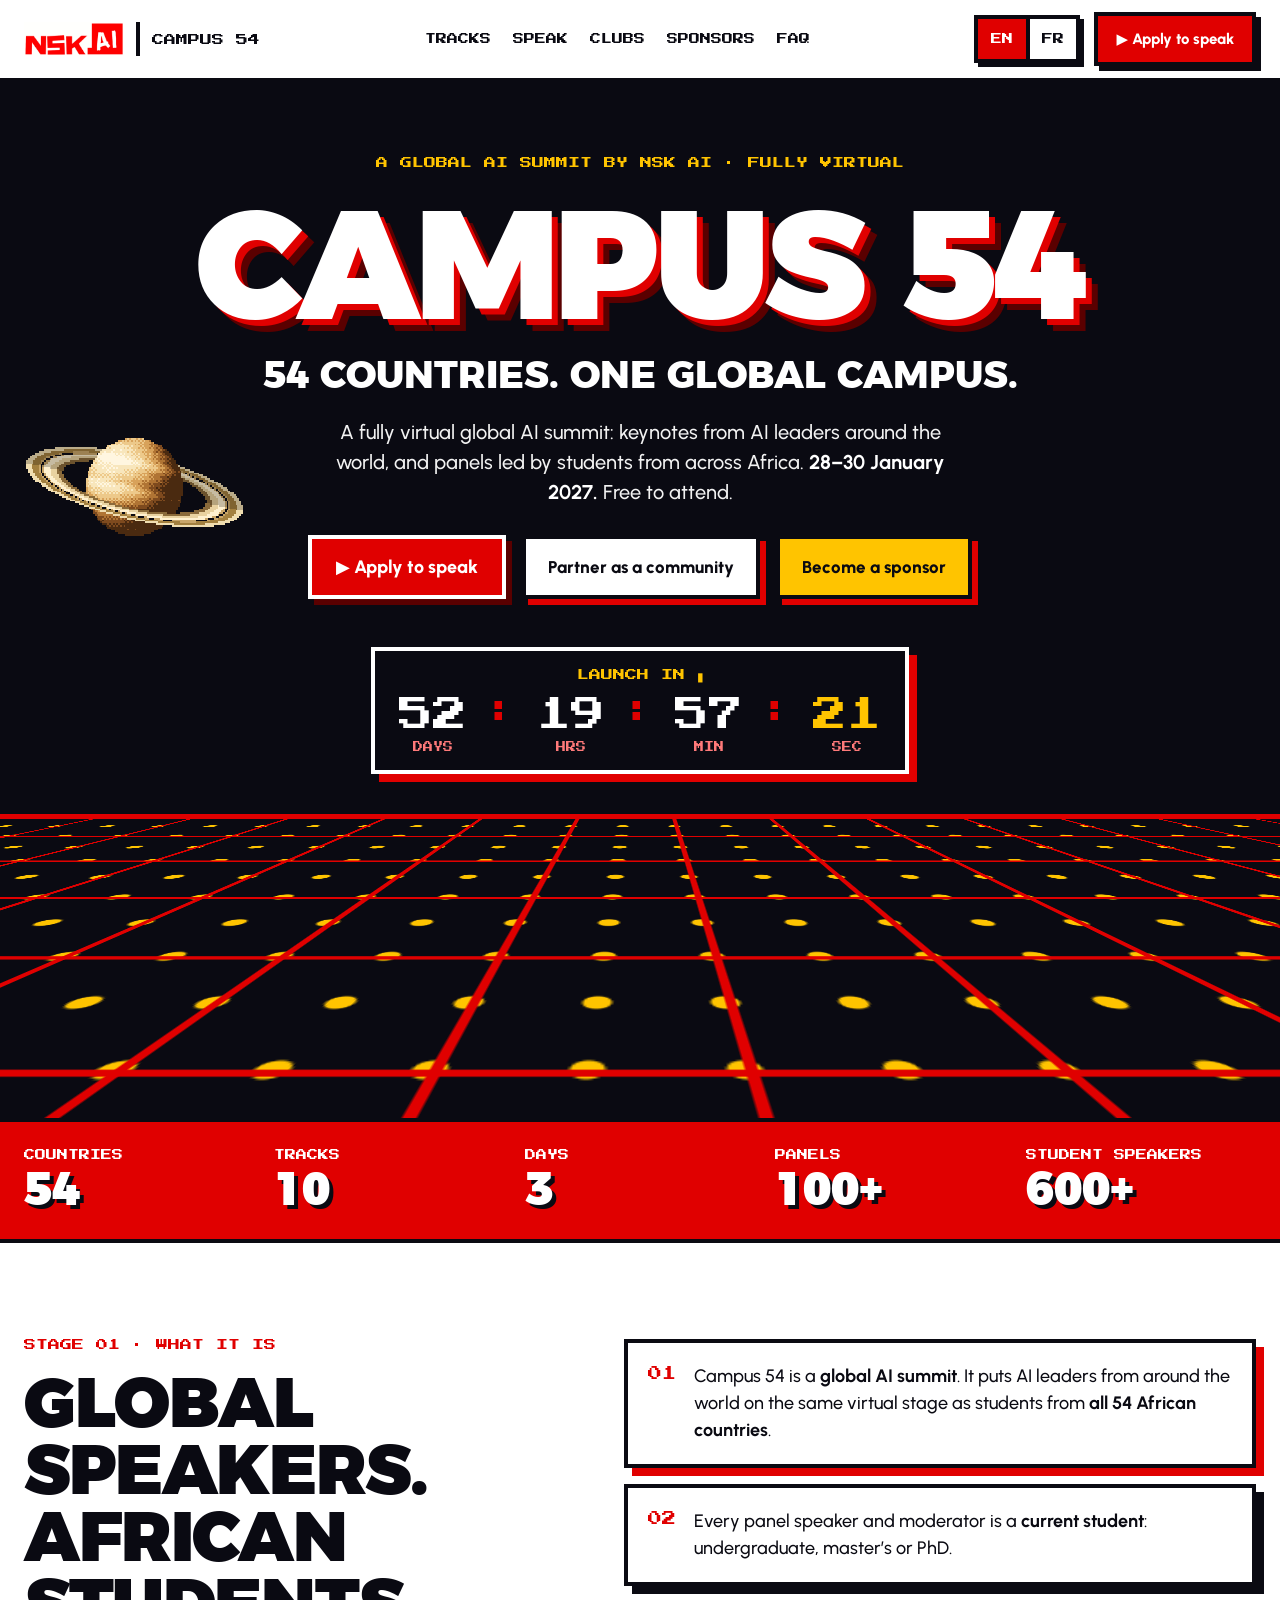
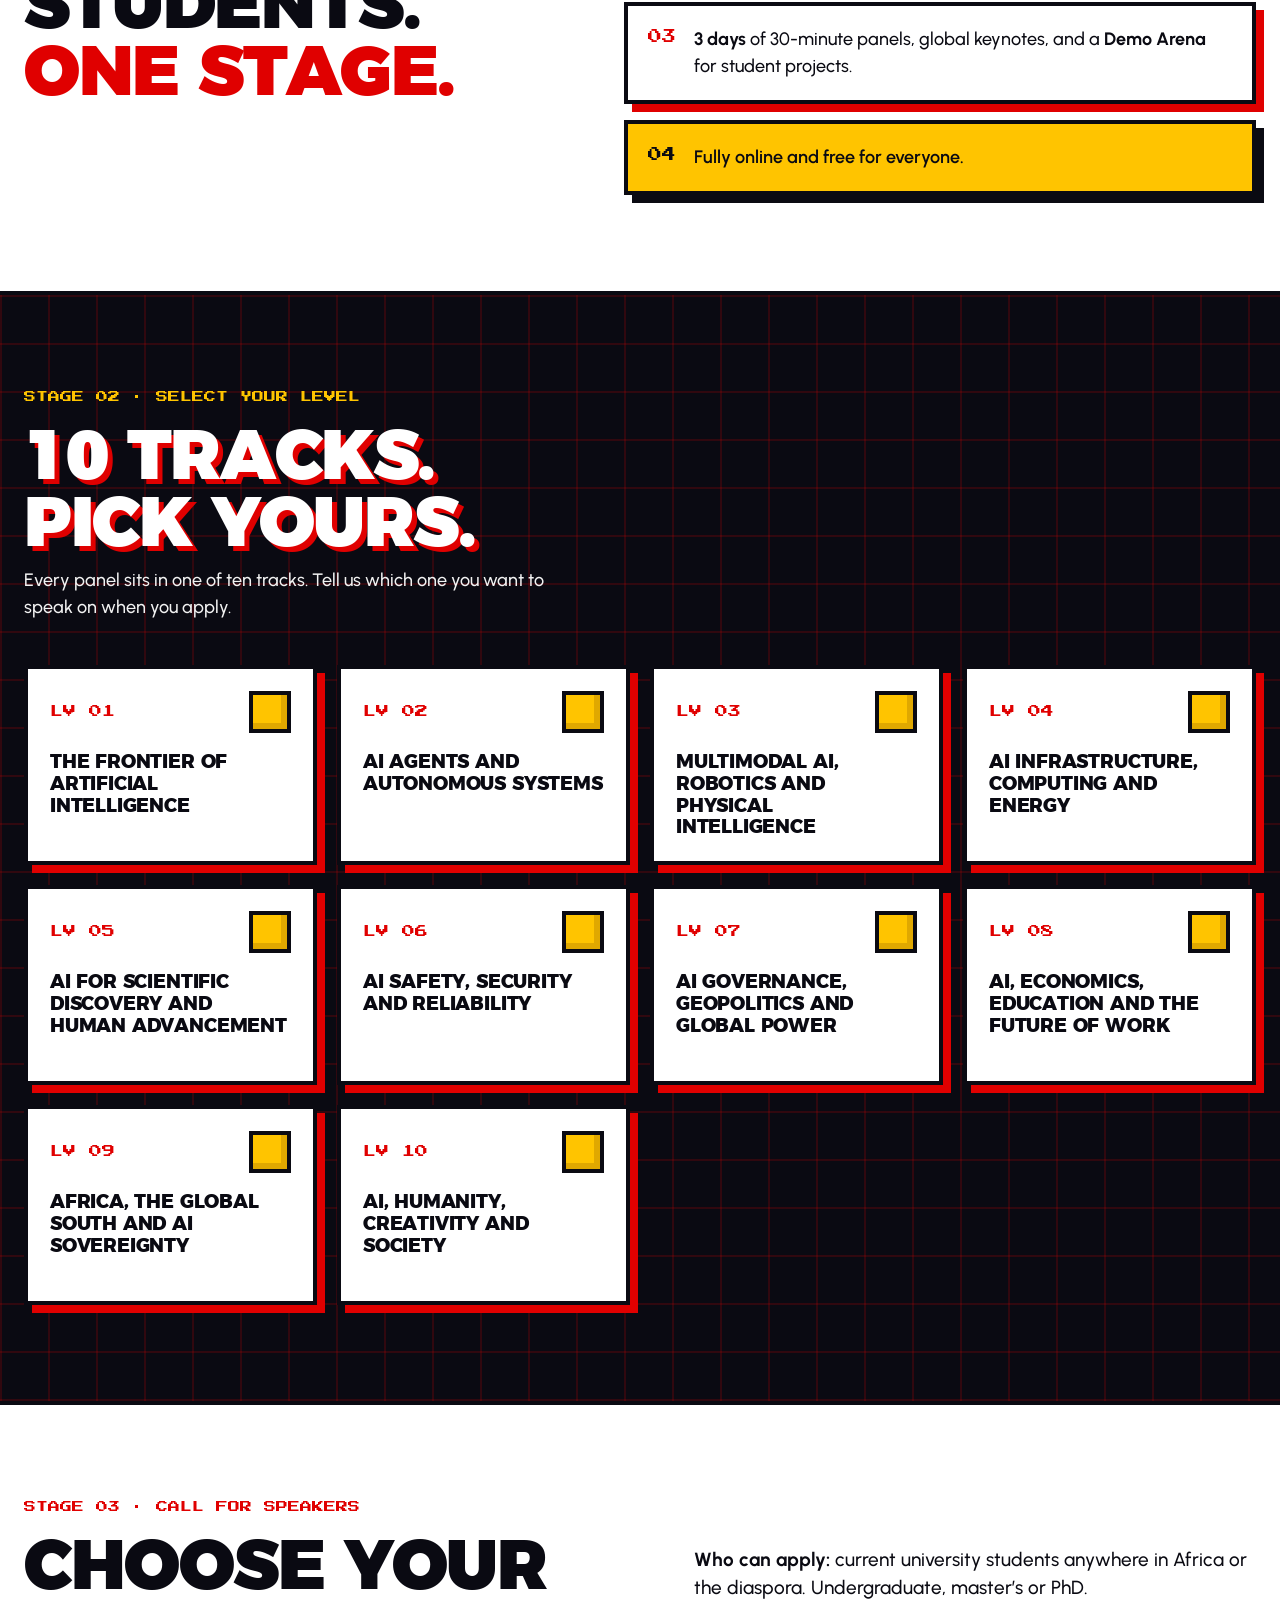
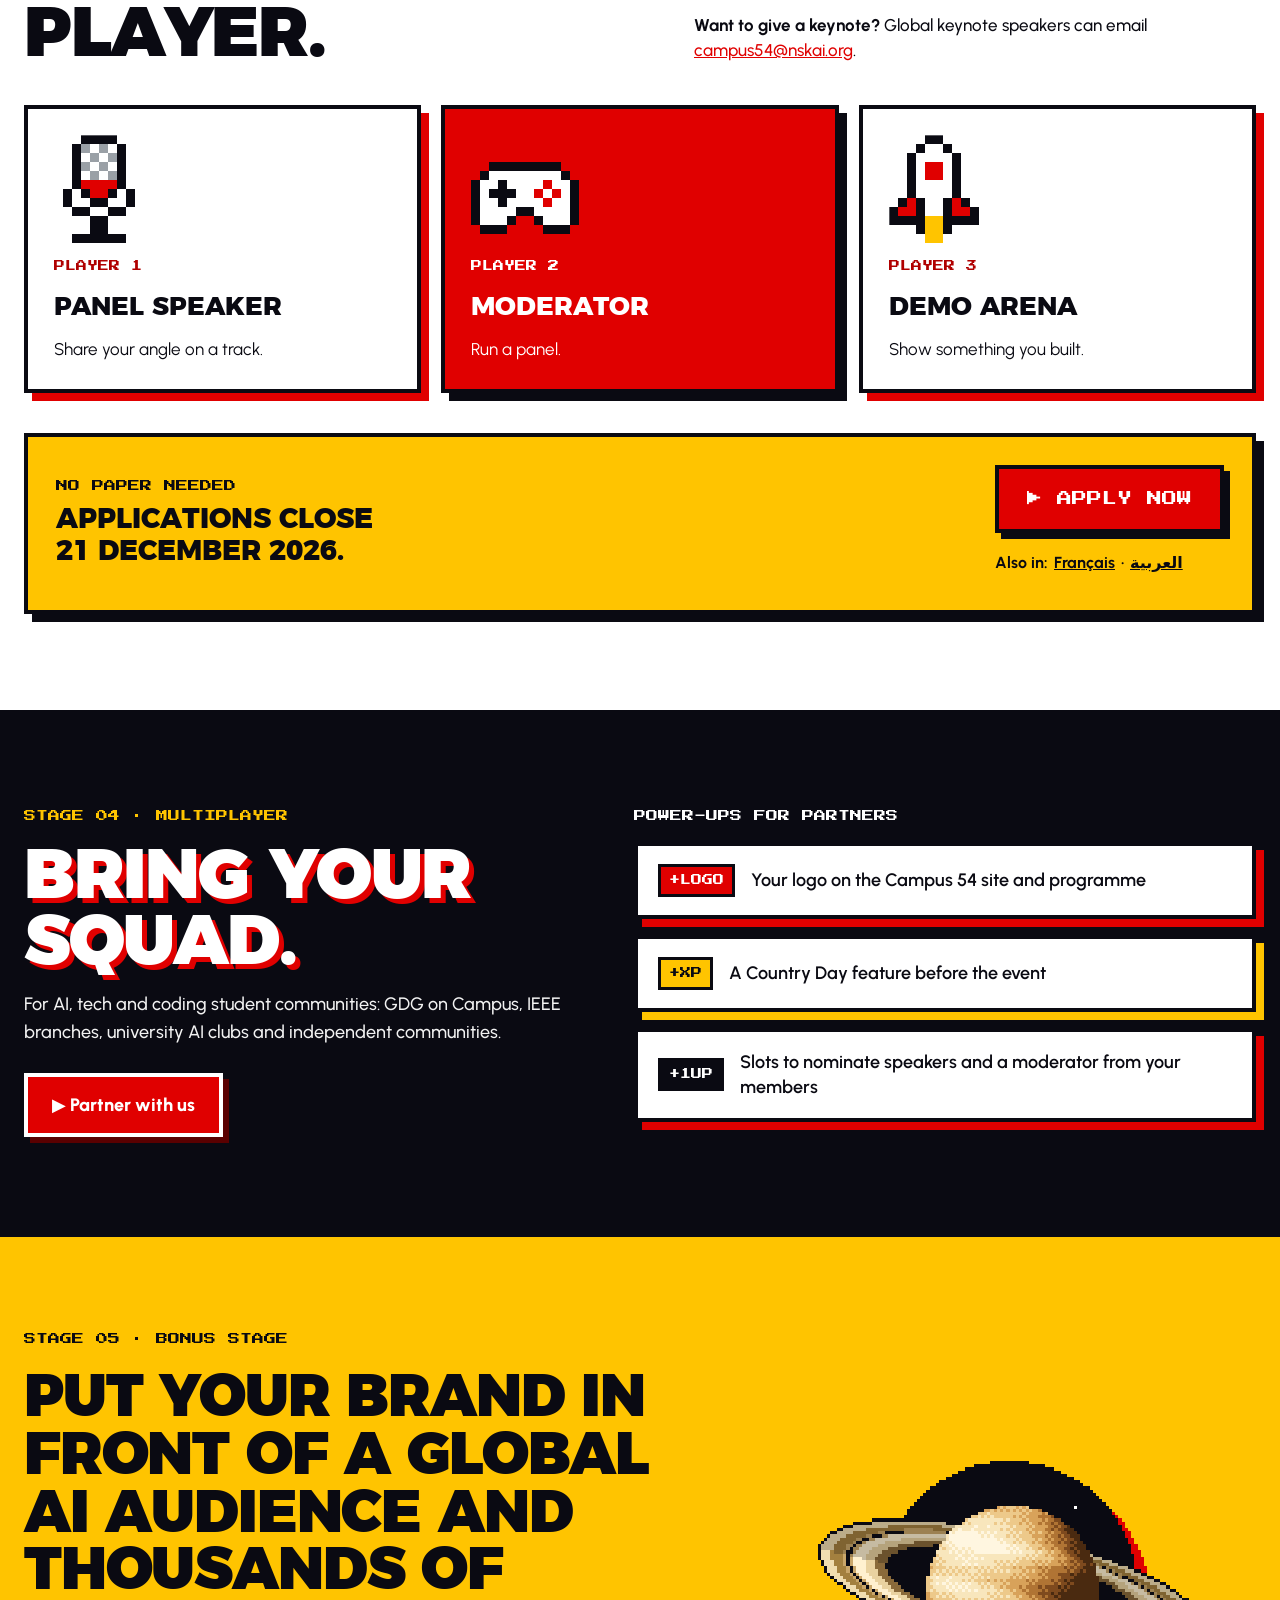
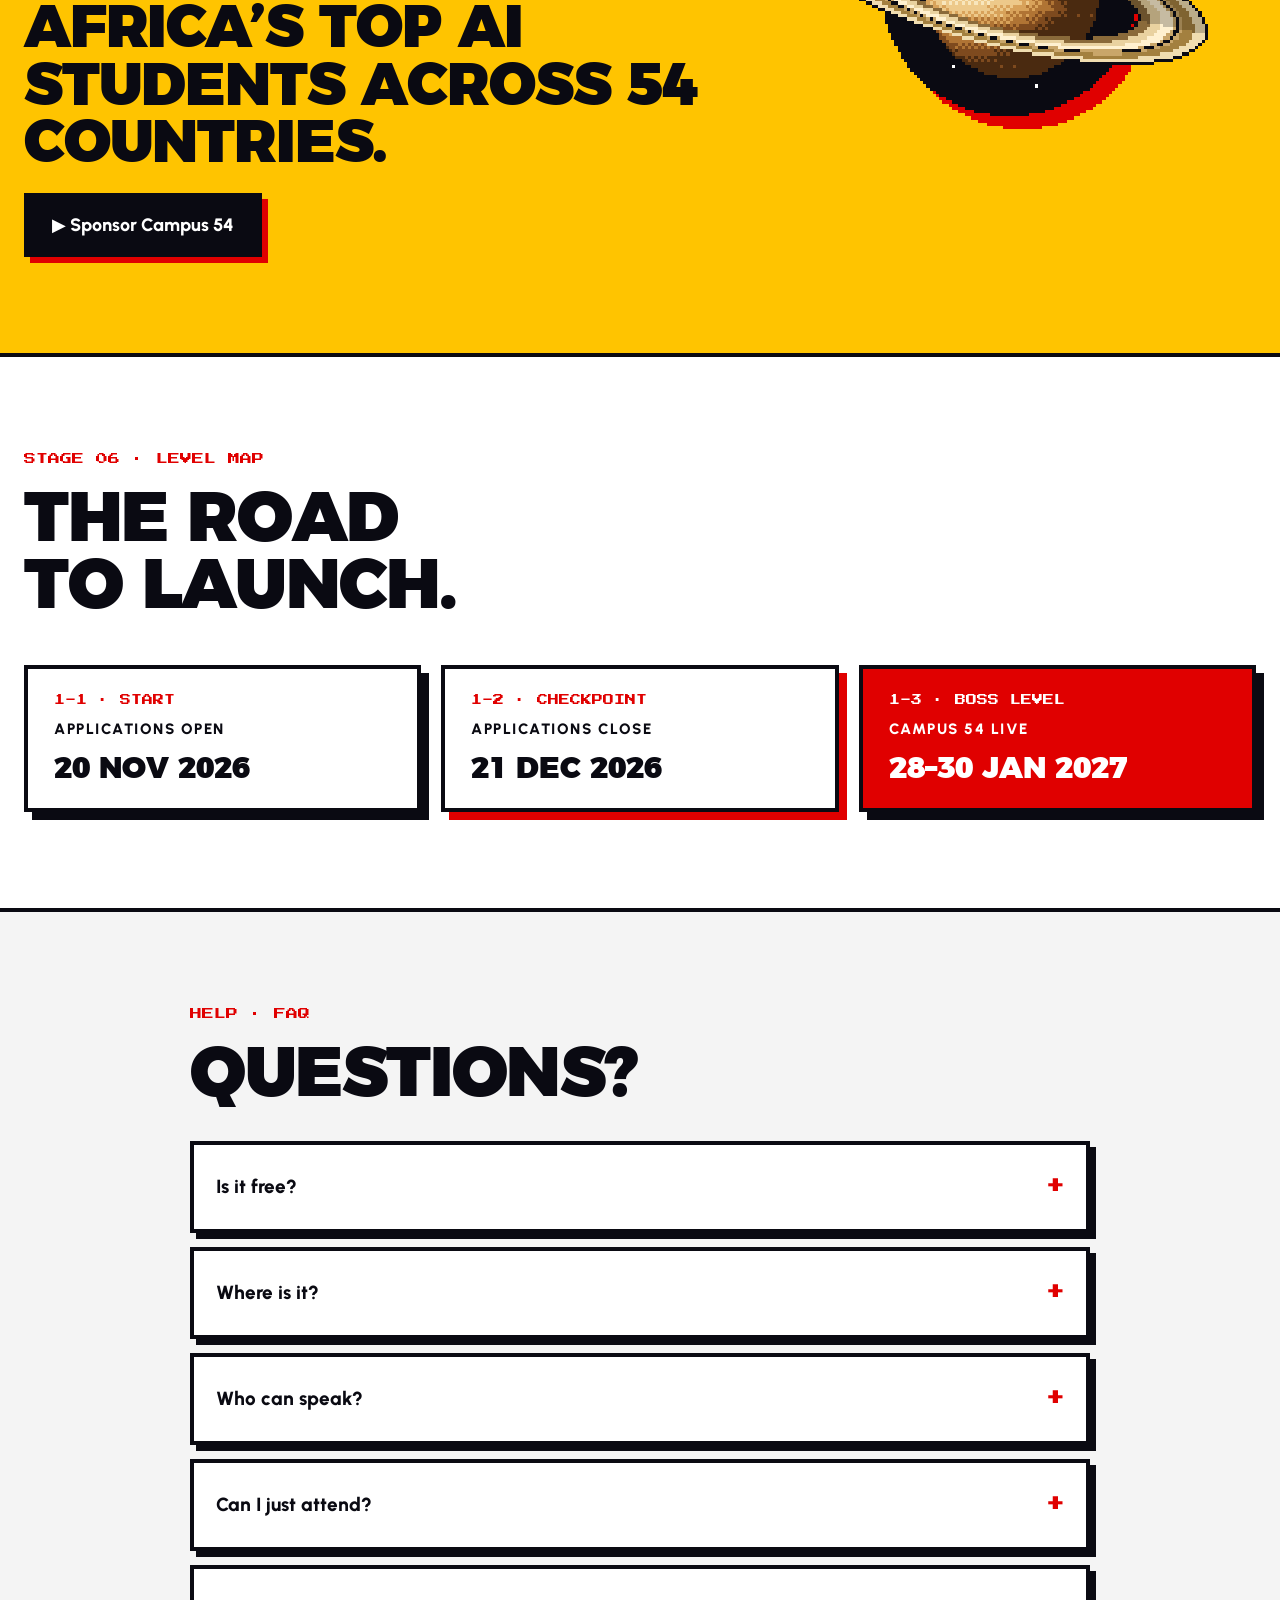
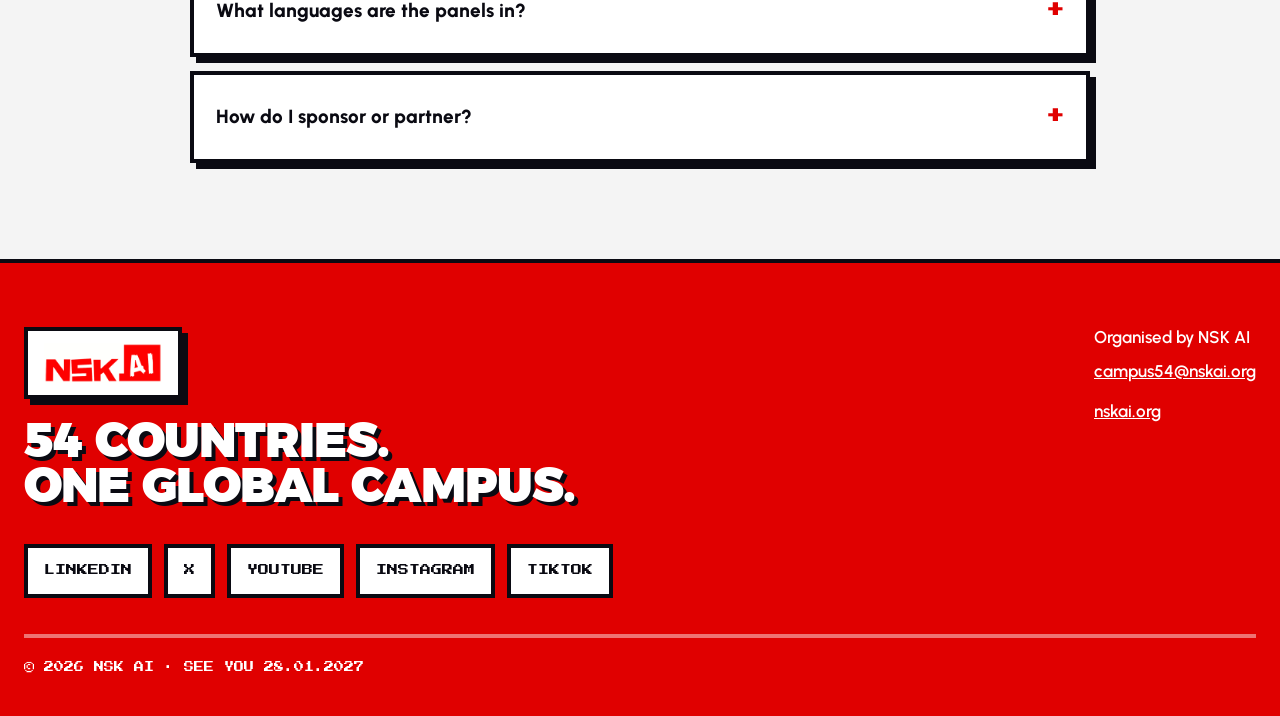
==== commit 9e4eb267: "Add speaker and community form links Co-Authored-By: Claude Opus 5.5 <noreply@anthropic.com>" ====
--- a/index.html
+++ b/index.html
@@ -179,7 +179,7 @@
 <p style="margin: 0; font-family: 'Press Start 2P', monospace; font-size: 12px; color: #FFC400;" data-i18n="comm.eyebrow">STAGE 04 · MULTIPLAYER</p>
 <h2 style="margin: 0; font-family: 'Argentum Sans', sans-serif; font-weight: 900; text-transform: uppercase; letter-spacing: -0.02em; line-height: .95; font-size: clamp(38px, 5.5vw, 72px); text-shadow: 5px 5px 0 #E00000;" data-i18n="comm.title">Bring your<br>squad.</h2>
 <p style="margin: 0 0 8px; font-size: 18px; line-height: 1.55; font-weight: 500; color: #F2F2F2;" data-i18n="comm.intro">For AI, tech and coding student communities: GDG on Campus, IEEE branches, university AI clubs and independent communities.</p>
-<a href="mailto:campus54@nskai.org?subject=Campus%2054%20community%20partnership" class="btn" style="display: inline-flex; align-items: center; min-height: 56px; padding: 0 24px; text-decoration: none; background: #E00000; color: #FFFFFF; border: 4px solid #FFFFFF; box-shadow: 6px 6px 0 #5A0000; font-weight: 800; font-size: 18px;" data-i18n="comm.cta">▶ Partner with us</a>
+<a id="community-main" href="mailto:campus54@nskai.org?subject=Campus%2054%20community%20partnership" class="btn" style="display: inline-flex; align-items: center; min-height: 56px; padding: 0 24px; text-decoration: none; background: #E00000; color: #FFFFFF; border: 4px solid #FFFFFF; box-shadow: 6px 6px 0 #5A0000; font-weight: 800; font-size: 18px;" data-i18n="comm.cta">▶ Partner with us</a>
 </div>
 <div style="flex: 1 1 440px; min-width: 0; display: flex; flex-direction: column; gap: 16px;">
 <p style="margin: 0 0 4px; font-family: 'Press Start 2P', monospace; font-size: 12px;" data-i18n="comm.perks">POWER-UPS FOR PARTNERS</p>
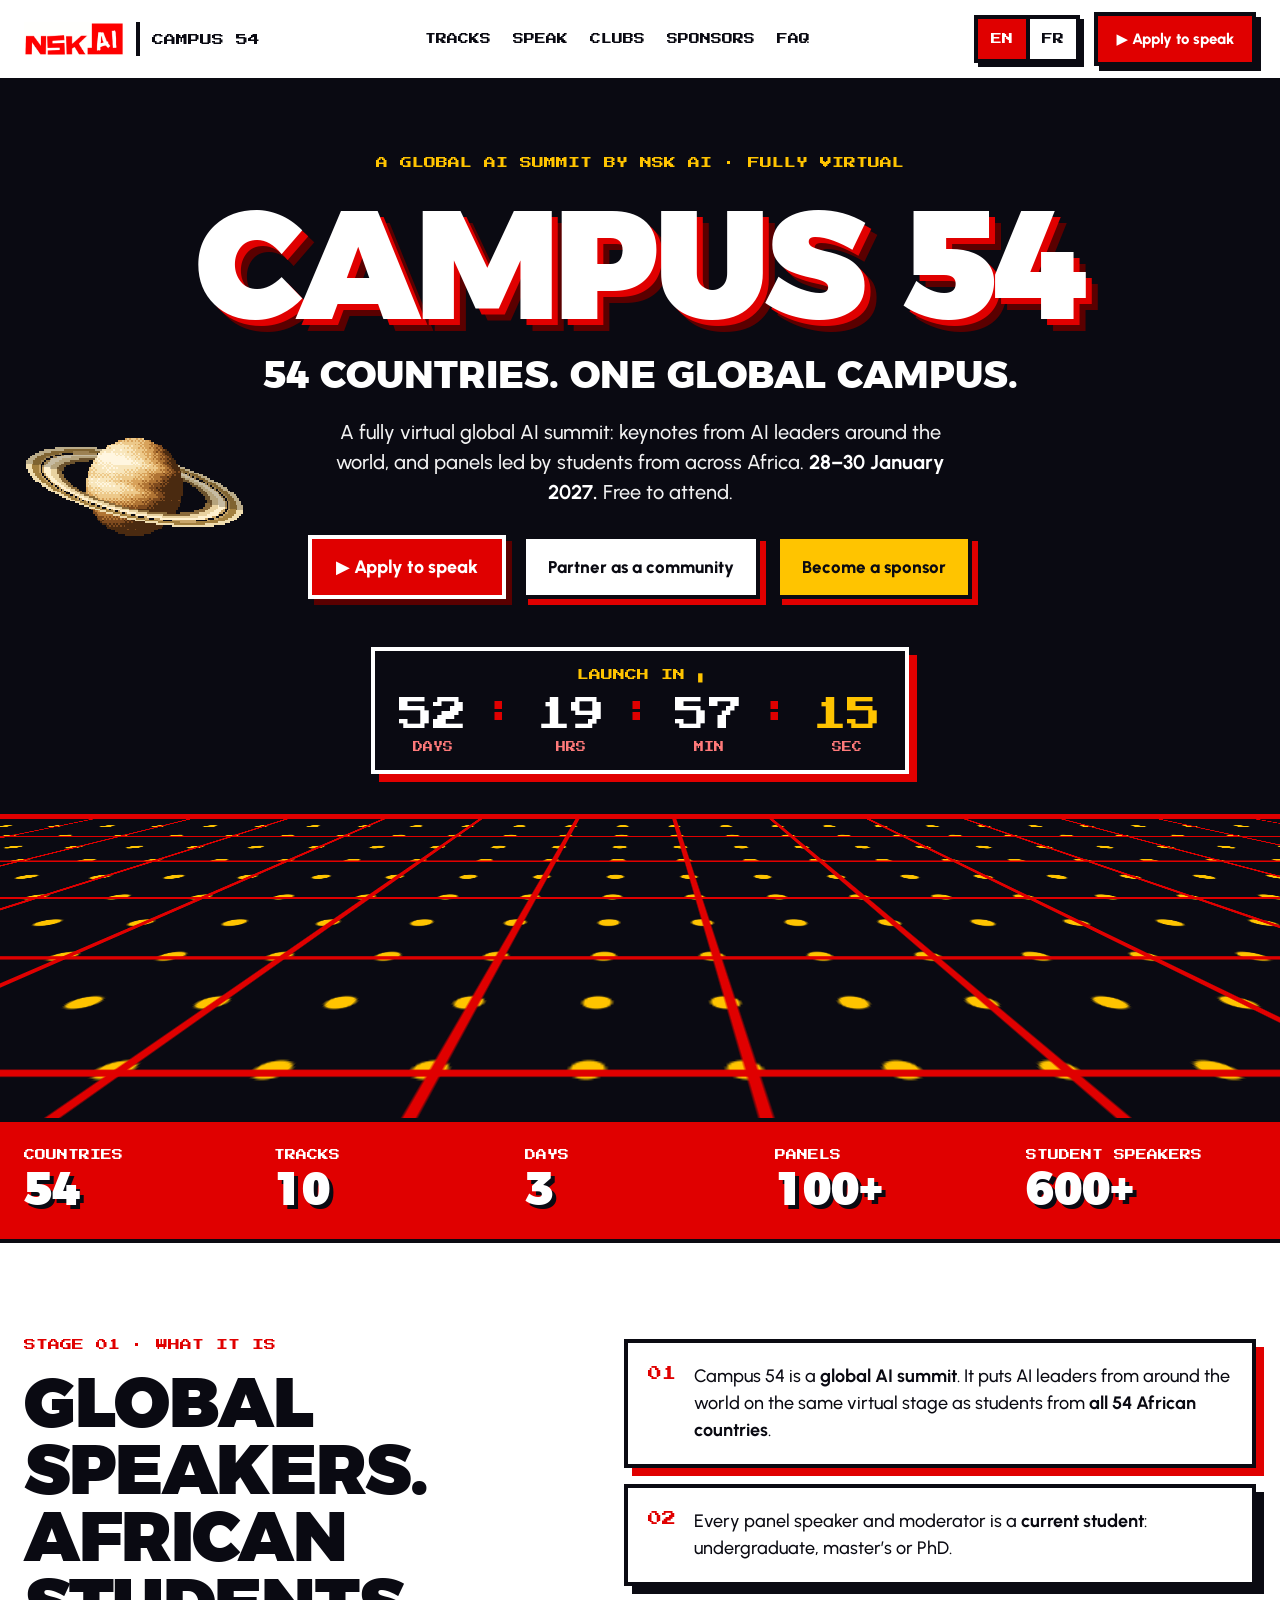
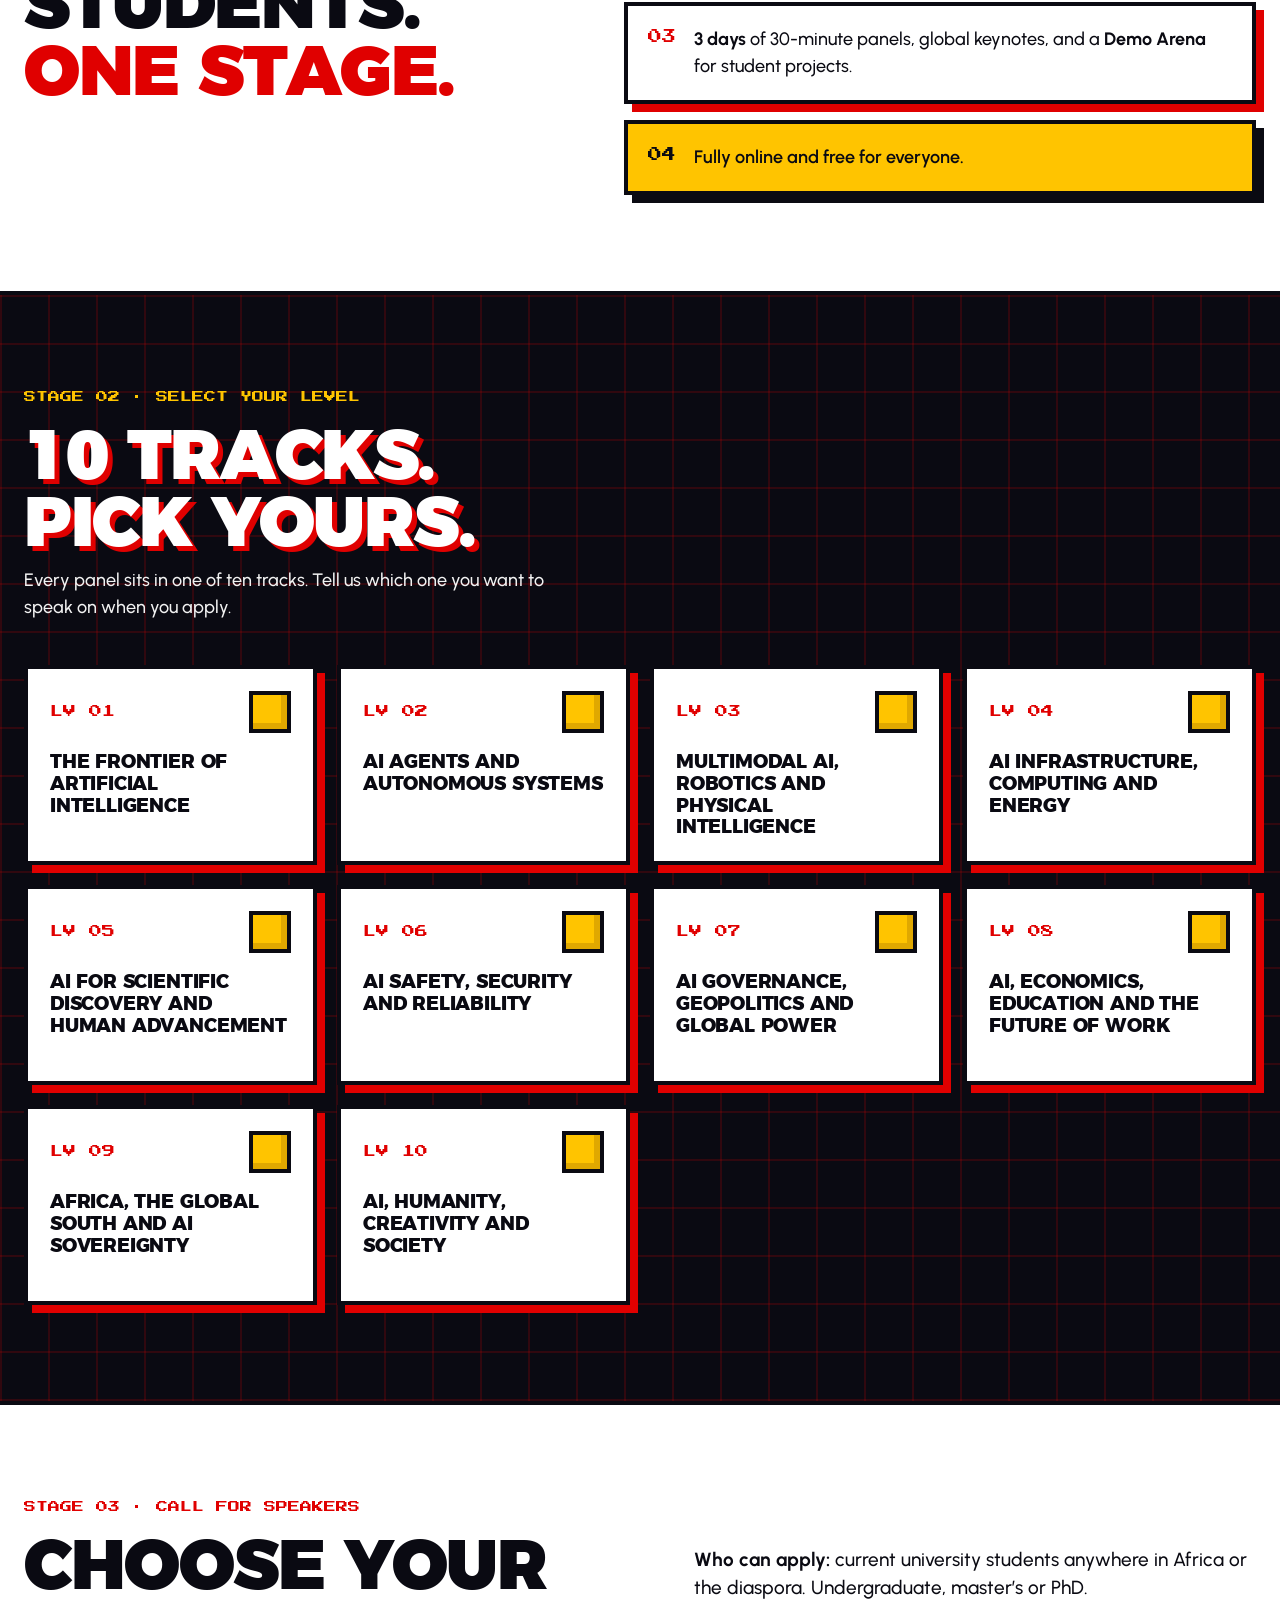
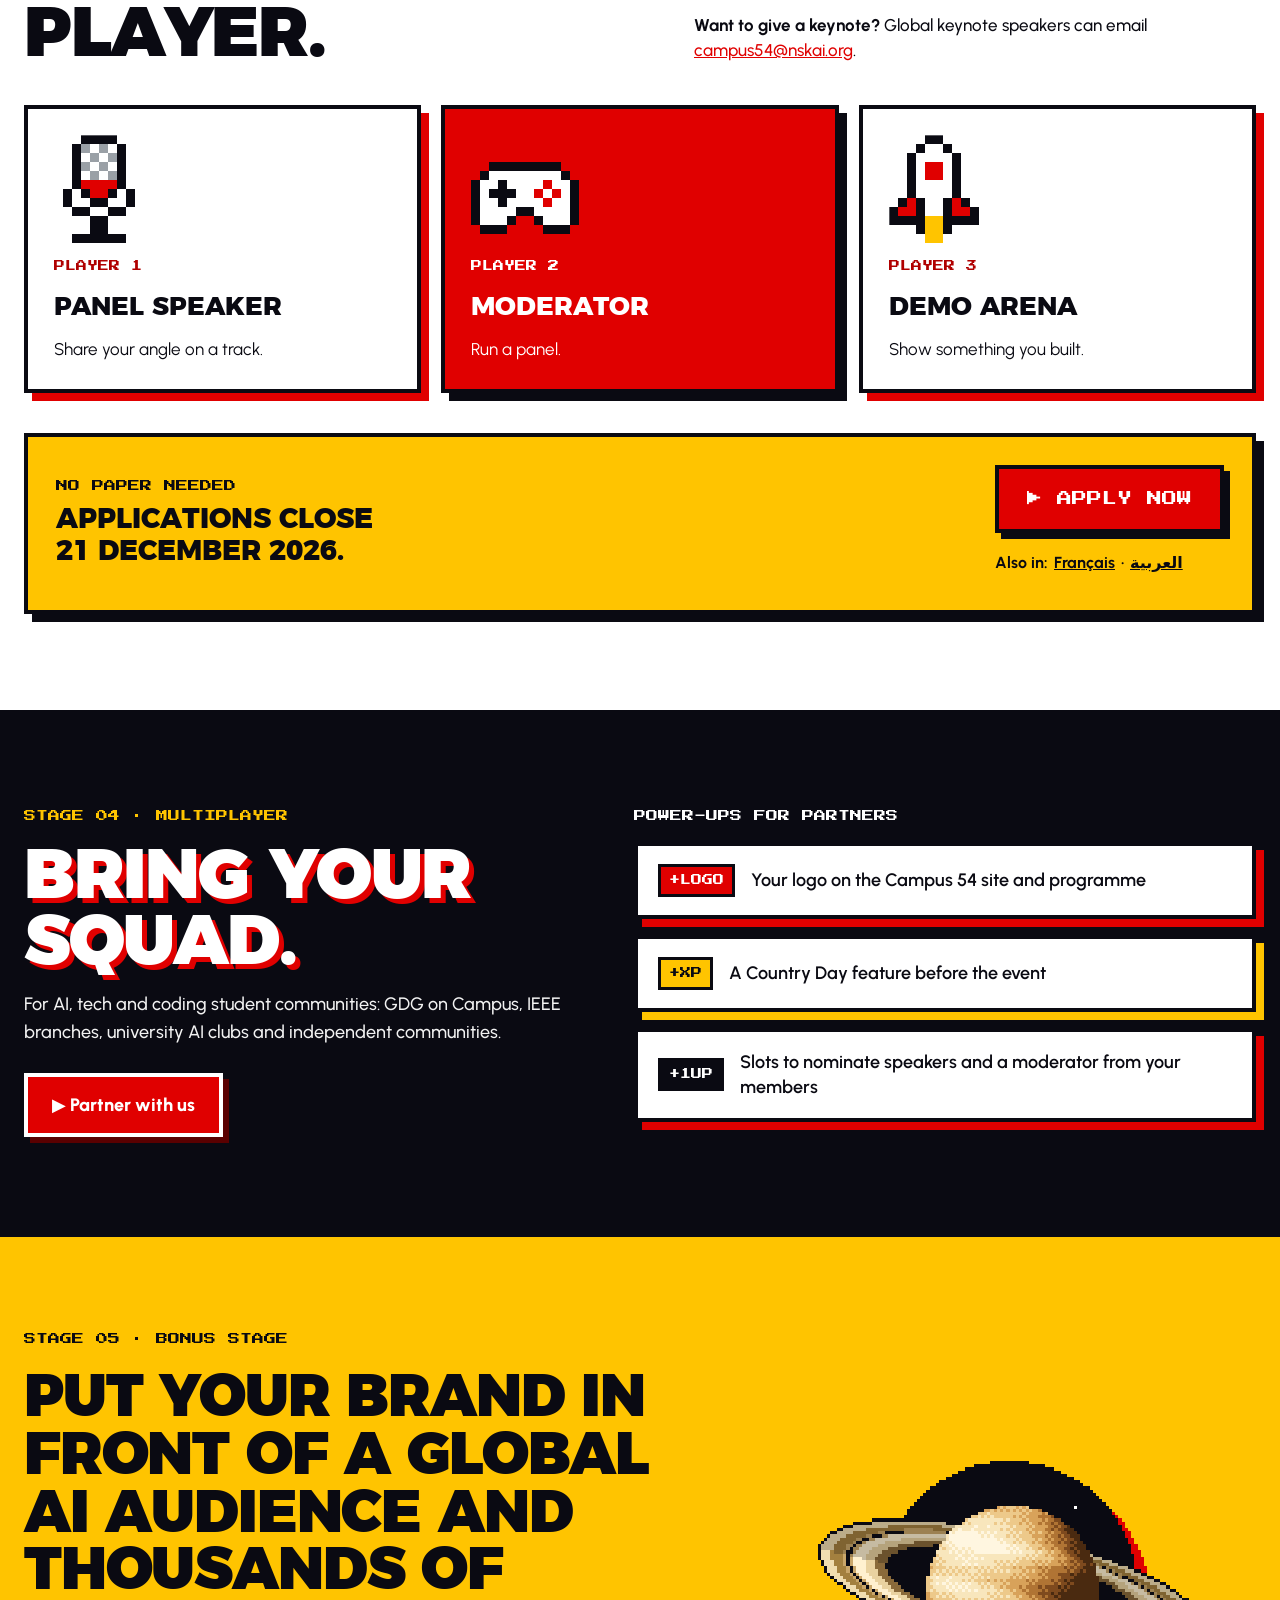
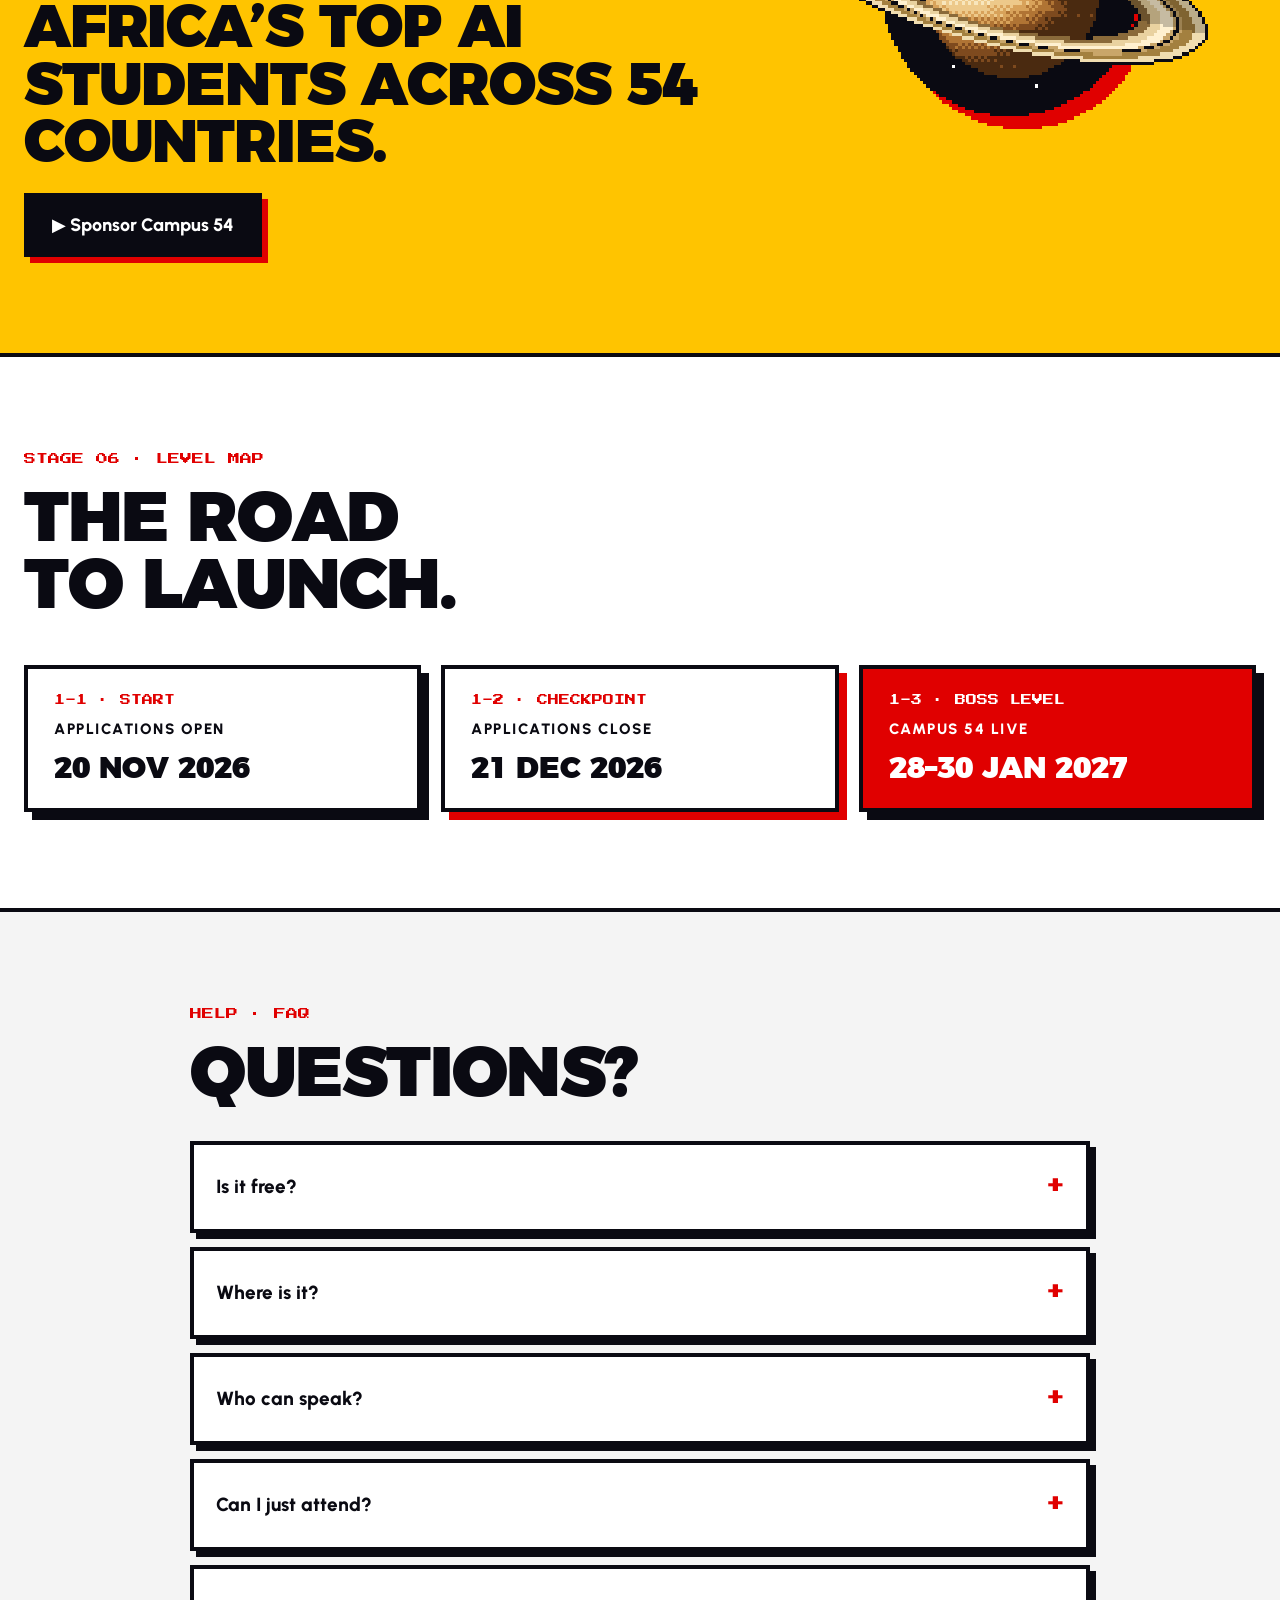
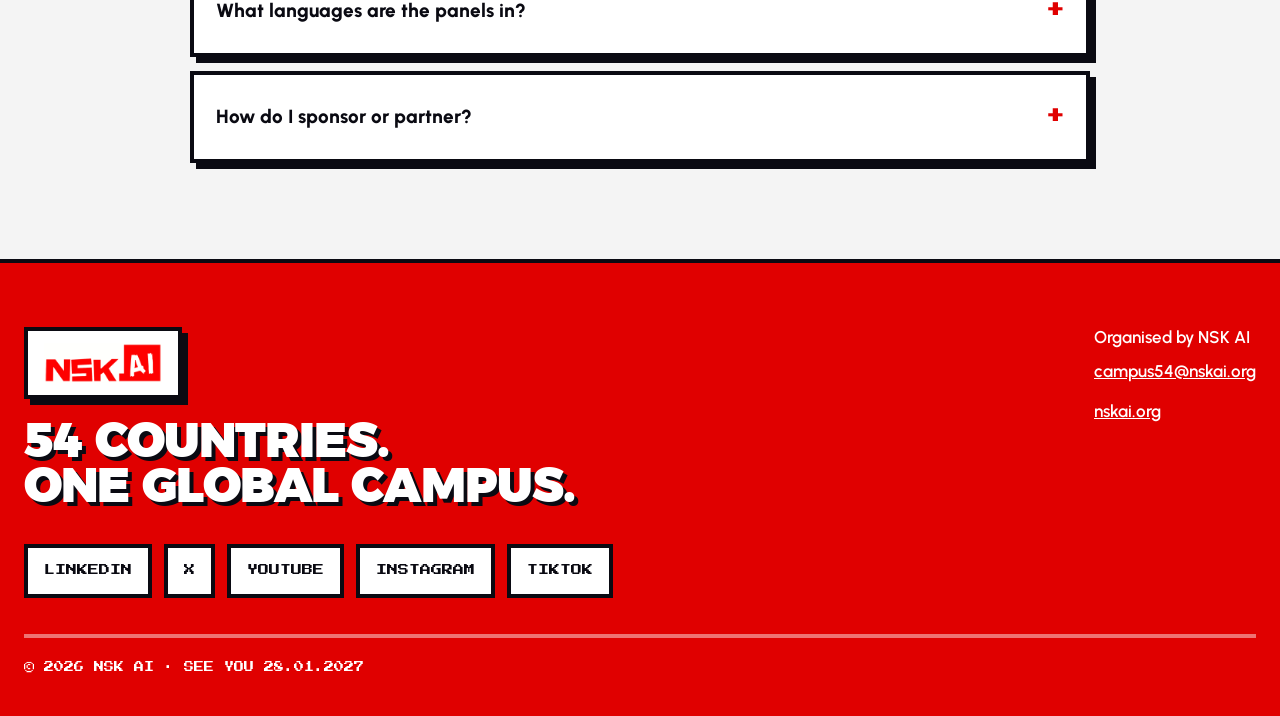
==== commit f0c3aa68: "Add Campus 54 icon, search and link-preview tags, sitemap - New yellow 54 icon for browser tabs and " ====
--- a/index.html
+++ b/index.html
@@ -3,9 +3,86 @@
 <head>
 <meta charset="utf-8">
 <meta name="viewport" content="width=device-width, initial-scale=1">
-<title data-i18n="meta.title">Campus 54 — A global AI summit by NSK AI</title>
+<title data-i18n="meta.title">Campus 54 by NSK AI | Global AI Summit, 28–30 January 2027</title>
 <meta name="description" data-i18n-attr="content:meta.desc" content="Campus 54 is a free, fully virtual global AI summit by NSK AI. Keynotes from AI leaders worldwide and panels led by students from all 54 African countries. 28–30 January 2027.">
-<link rel="icon" href="assets/img/robot.png">
+<link rel="canonical" href="https://campus54.nskai.org/">
+<meta name="application-name" content="Campus 54 by NSK AI">
+<meta name="theme-color" content="#FFC400">
+<link rel="icon" type="image/png" sizes="48x48" href="/assets/img/icon-48.png">
+<link rel="icon" type="image/png" sizes="96x96" href="/assets/img/icon-96.png">
+<link rel="icon" type="image/png" sizes="192x192" href="/assets/img/icon-192.png">
+<link rel="apple-touch-icon" sizes="180x180" href="/assets/img/icon-180.png">
+
+<!-- Link previews (WhatsApp, LinkedIn, X, Facebook) -->
+<meta property="og:type" content="website">
+<meta property="og:site_name" content="Campus 54 by NSK AI">
+<meta property="og:url" content="https://campus54.nskai.org/">
+<meta property="og:title" content="Campus 54 by NSK AI | Global AI Summit, 28–30 January 2027">
+<meta property="og:description" content="Campus 54 is a free, fully virtual global AI summit by NSK AI. Keynotes from AI leaders worldwide and panels led by students from all 54 African countries. 28–30 January 2027.">
+<meta property="og:image" content="https://campus54.nskai.org/assets/img/share.png">
+<meta property="og:image:width" content="1200">
+<meta property="og:image:height" content="630">
+<meta property="og:image:alt" content="Campus 54, a global AI summit by NSK AI. 28–30 January 2027, online and free.">
+<meta name="twitter:card" content="summary_large_image">
+<meta name="twitter:site" content="@NskAiCommunity">
+<meta name="twitter:title" content="Campus 54 by NSK AI | Global AI Summit, 28–30 January 2027">
+<meta name="twitter:description" content="Campus 54 is a free, fully virtual global AI summit by NSK AI. Keynotes from AI leaders worldwide and panels led by students from all 54 African countries. 28–30 January 2027.">
+<meta name="twitter:image" content="https://campus54.nskai.org/assets/img/share.png">
+
+<!-- Tells Google the site's name ("Campus 54 by NSK AI"), that it is an event, and that NSK AI organises it -->
+<script type="application/ld+json">
+{
+  "@context": "https://schema.org",
+  "@graph": [
+    {
+      "@type": "WebSite",
+      "@id": "https://campus54.nskai.org/#website",
+      "name": "Campus 54 by NSK AI",
+      "alternateName": ["Campus 54", "Campus54"],
+      "url": "https://campus54.nskai.org/",
+      "inLanguage": ["en", "fr"],
+      "publisher": { "@id": "https://www.nskai.org/#organization" }
+    },
+    {
+      "@type": "Organization",
+      "@id": "https://www.nskai.org/#organization",
+      "name": "NSK AI",
+      "url": "https://www.nskai.org/",
+      "logo": "https://campus54.nskai.org/assets/img/nsk-logo.png",
+      "email": "campus54@nskai.org",
+      "sameAs": [
+        "https://www.linkedin.com/company/nskai/",
+        "https://x.com/NskAiCommunity",
+        "https://www.youtube.com/@Nskaicommunity",
+        "https://www.instagram.com/nskaicommunity/",
+        "https://www.tiktok.com/@nsk.ai"
+      ]
+    },
+    {
+      "@type": "Event",
+      "name": "Campus 54 by NSK AI",
+      "description": "Campus 54 is a free, fully virtual global AI summit by NSK AI. Keynotes from AI leaders worldwide and panels led by students from all 54 African countries. 28–30 January 2027.",
+      "url": "https://campus54.nskai.org/",
+      "image": ["https://campus54.nskai.org/assets/img/share.png", "https://campus54.nskai.org/assets/img/icon-512.png"],
+      "startDate": "2027-01-28T00:00:00+01:00",
+      "endDate": "2027-01-30T23:59:00+01:00",
+      "eventStatus": "https://schema.org/EventScheduled",
+      "eventAttendanceMode": "https://schema.org/OnlineEventAttendanceMode",
+      "location": { "@type": "VirtualLocation", "url": "https://campus54.nskai.org/" },
+      "isAccessibleForFree": true,
+      "offers": {
+        "@type": "Offer",
+        "price": "0",
+        "priceCurrency": "USD",
+        "availability": "https://schema.org/InStock",
+        "url": "https://campus54.nskai.org/",
+        "validFrom": "2026-11-20T00:00:00+01:00"
+      },
+      "organizer": { "@id": "https://www.nskai.org/#organization" }
+    }
+  ]
+}
+</script>
 <link rel="preconnect" href="https://fonts.googleapis.com">
 <link rel="preconnect" href="https://fonts.gstatic.com" crossorigin>
 <link href="https://fonts.googleapis.com/css2?family=Press+Start+2P&family=Urbanist:wght@400;500;600;700;800&display=swap" rel="stylesheet">
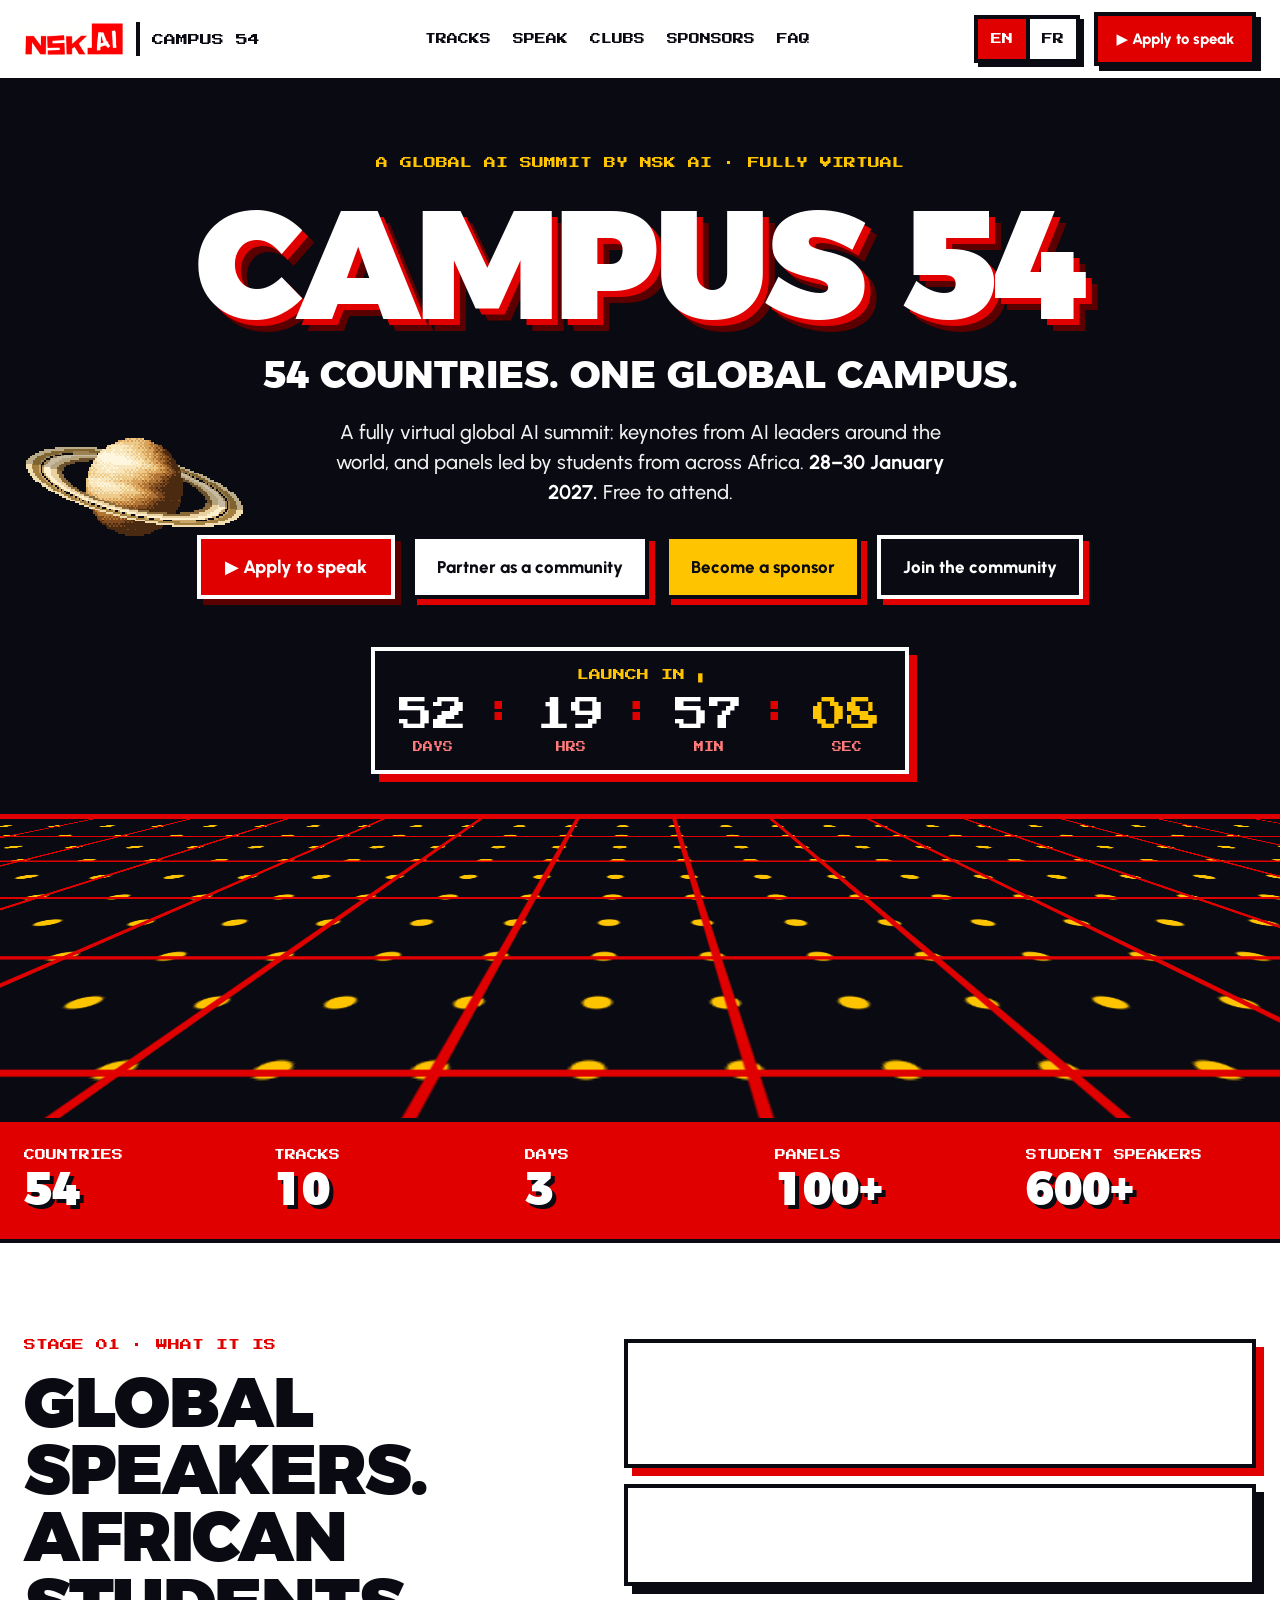
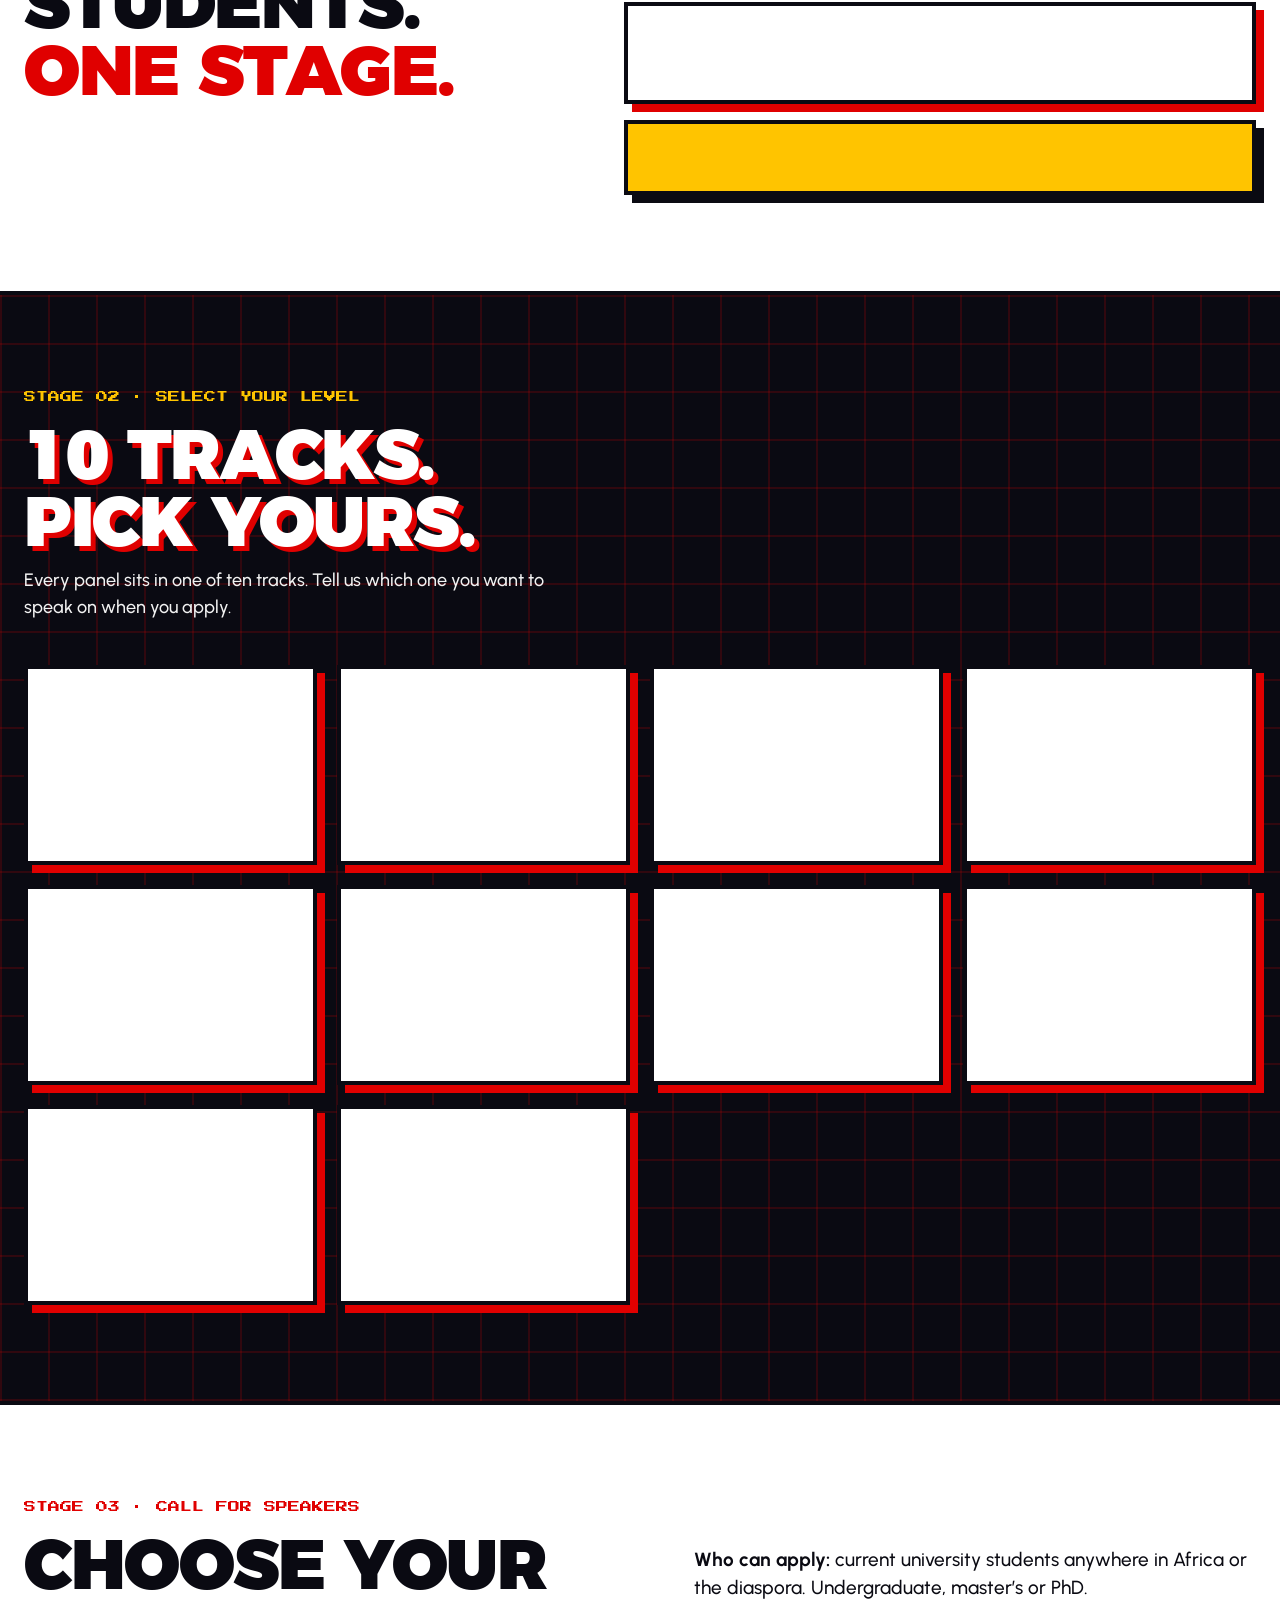
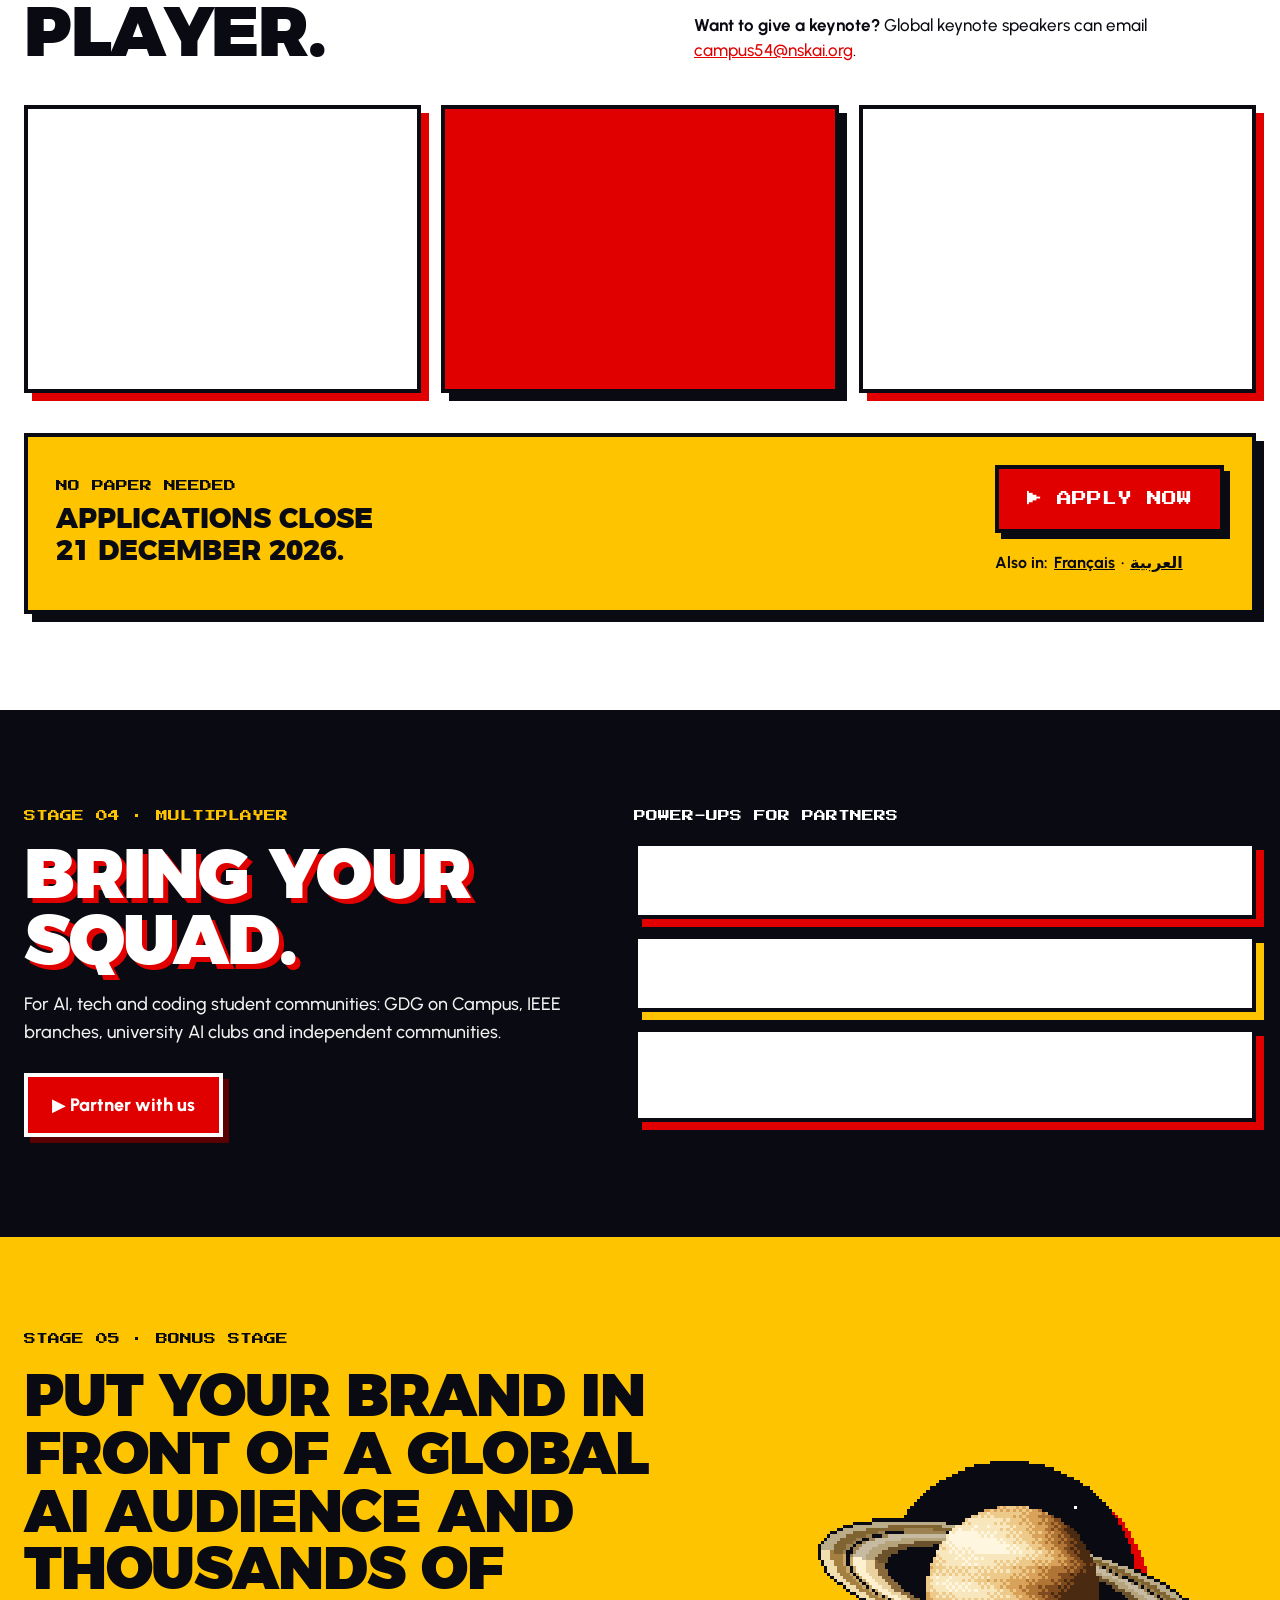
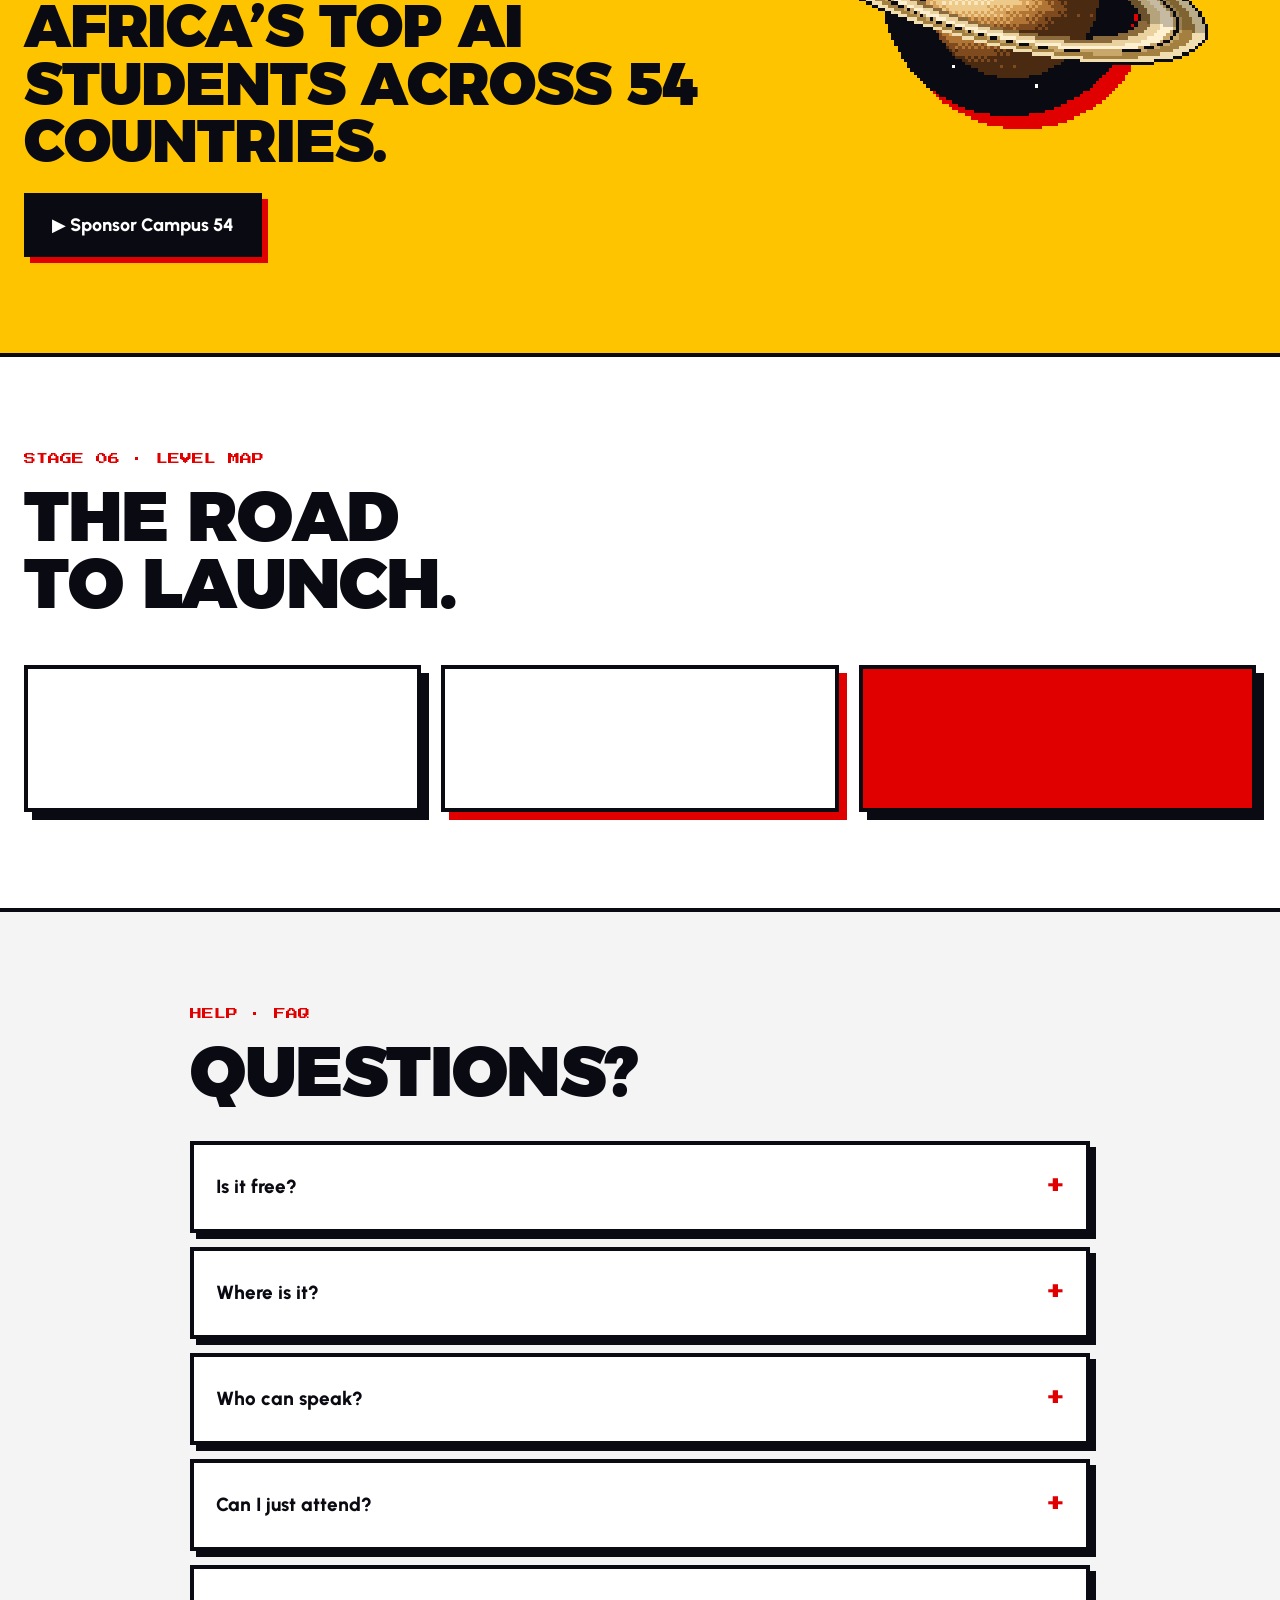
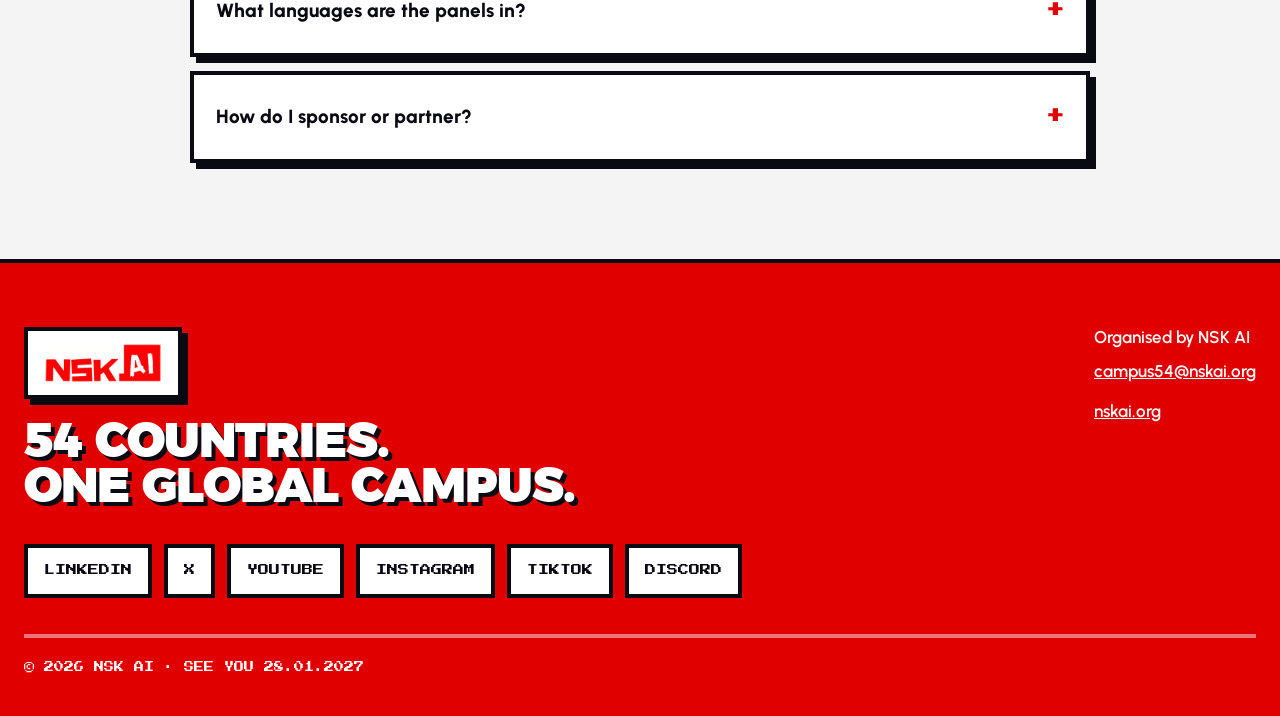
==== commit 3942553e: "Add Join the community (Discord) to the hero and footer Co-Authored-By: Claude Opus 5.5 <noreply@ant" ====
--- a/index.html
+++ b/index.html
@@ -138,6 +138,7 @@
 <a href="#apply" class="btn" style="display: inline-flex; align-items: center; min-height: 56px; padding: 0 24px; text-decoration: none; background: #E00000; color: #FFFFFF; border: 4px solid #FFFFFF; box-shadow: 6px 6px 0 #5A0000; font-weight: 800; font-size: 18px;" data-i18n="cta.apply">▶ Apply to speak</a>
 <a href="#communities" class="btn" style="display: inline-flex; align-items: center; min-height: 56px; padding: 0 22px; text-decoration: none; background: #FFFFFF; color: #0A0A12; border: 4px solid #0A0A12; box-shadow: 6px 6px 0 #E00000; font-weight: 800; font-size: 17px;" data-i18n="cta.partner">Partner as a community</a>
 <a href="#sponsors" class="btn" style="display: inline-flex; align-items: center; min-height: 56px; padding: 0 22px; text-decoration: none; background: #FFC400; color: #0A0A12; border: 4px solid #0A0A12; box-shadow: 6px 6px 0 #E00000; font-weight: 800; font-size: 17px;" data-i18n="cta.sponsor">Become a sponsor</a>
+<a href="https://discord.gg/whV2YMMT6" data-discord target="_blank" rel="noopener noreferrer" class="btn" style="display: inline-flex; align-items: center; min-height: 56px; padding: 0 22px; text-decoration: none; background: #0A0A12; color: #FFFFFF; border: 4px solid #FFFFFF; box-shadow: 6px 6px 0 #E00000; font-weight: 800; font-size: 17px;" data-i18n="cta.discord">Join the community</a>
 </div>
 
 <div role="timer" aria-label="Countdown to Campus 54, 28 January 2027" style="margin-top: 26px; border: 4px solid #FFFFFF; box-shadow: 8px 8px 0 #E00000; padding: 18px 20px; display: flex; flex-direction: column; align-items: center; gap: 14px; background: #0A0A12;">
@@ -330,6 +331,7 @@
 <a href="https://www.youtube.com/@Nskaicommunity" target="_blank" rel="noopener" class="btn social">YOUTUBE</a>
 <a href="https://www.instagram.com/nskaicommunity/" target="_blank" rel="noopener" class="btn social">INSTAGRAM</a>
 <a href="https://www.tiktok.com/@nsk.ai" target="_blank" rel="noopener" class="btn social">TIKTOK</a>
+<a href="https://discord.gg/whV2YMMT6" data-discord target="_blank" rel="noopener" class="btn social">DISCORD</a>
 </nav>
 <p style="margin: 0; padding-top: 20px; border-top: 4px solid rgba(255,255,255,.45); font-family: 'Press Start 2P', monospace; font-size: 10px; line-height: 1.8;" data-i18n="foot.copy">© 2026 NSK AI · SEE YOU 28.01.2027</p>
 </div>
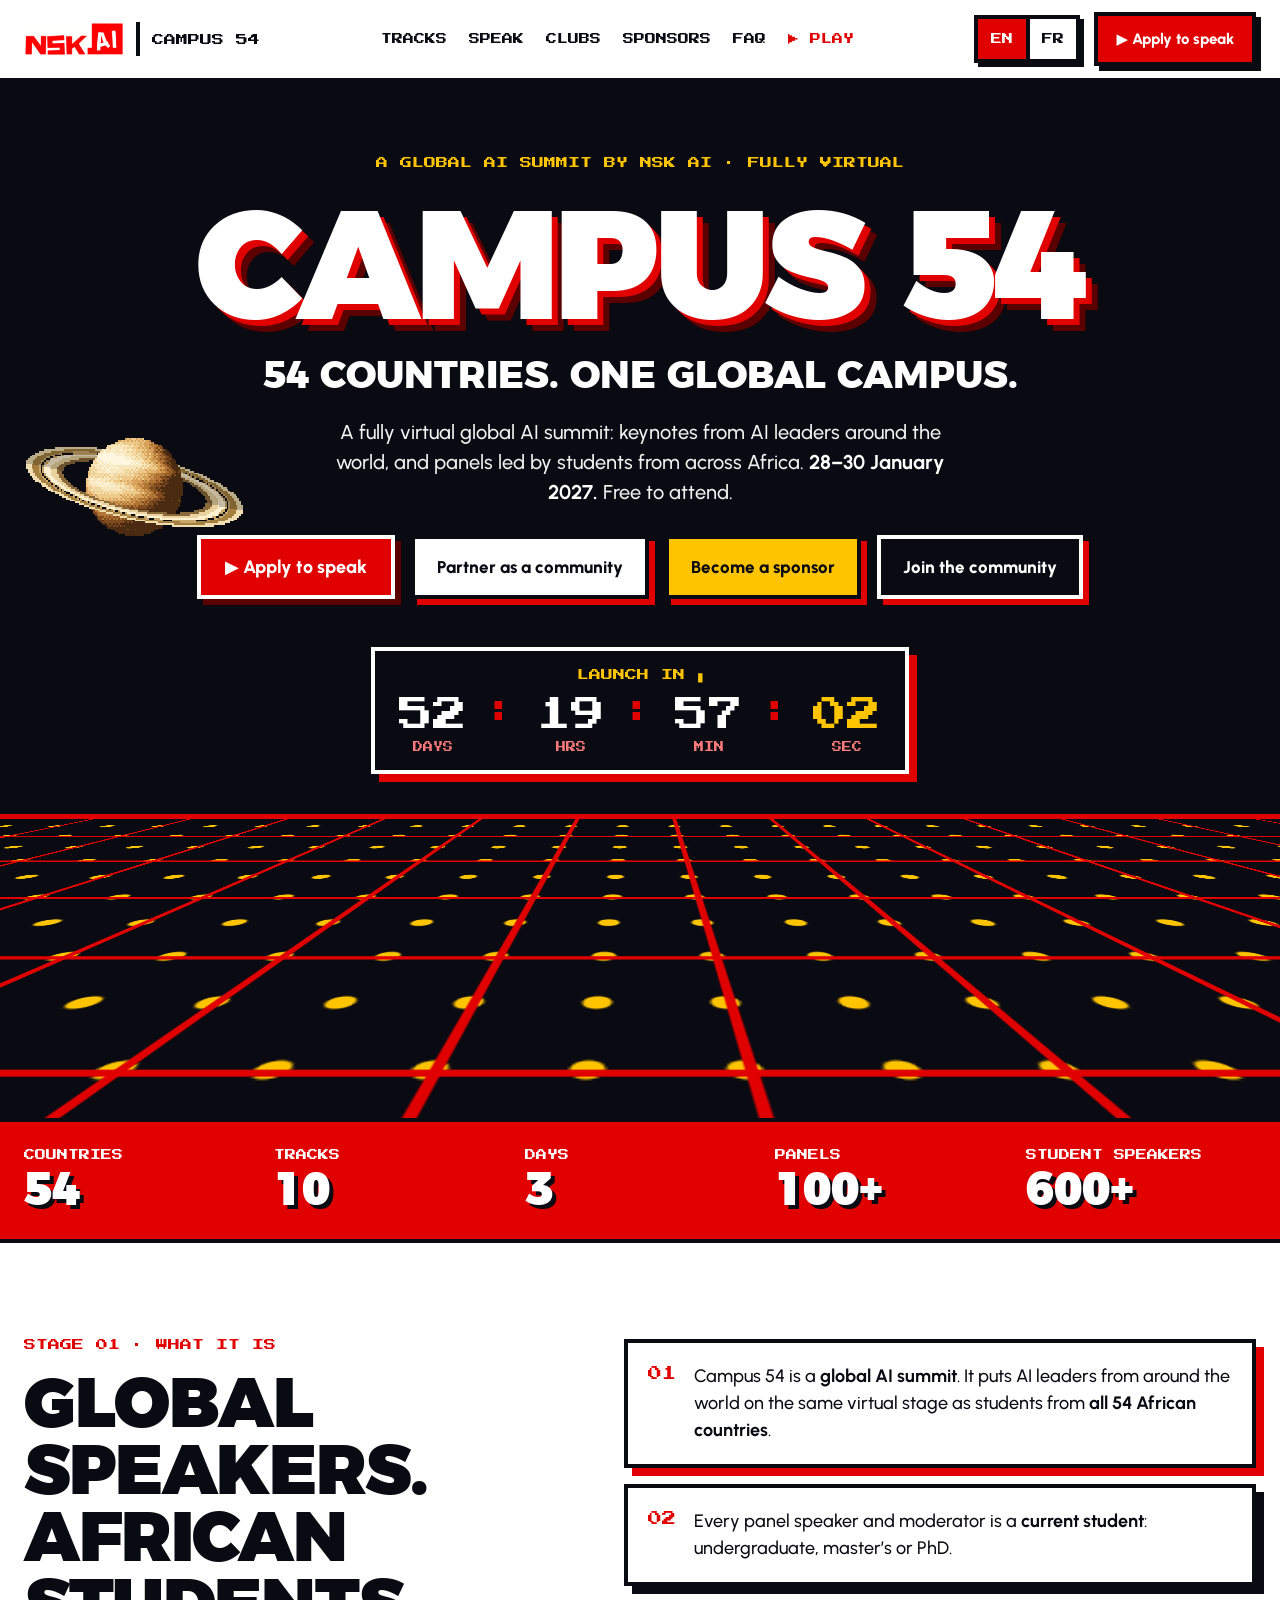
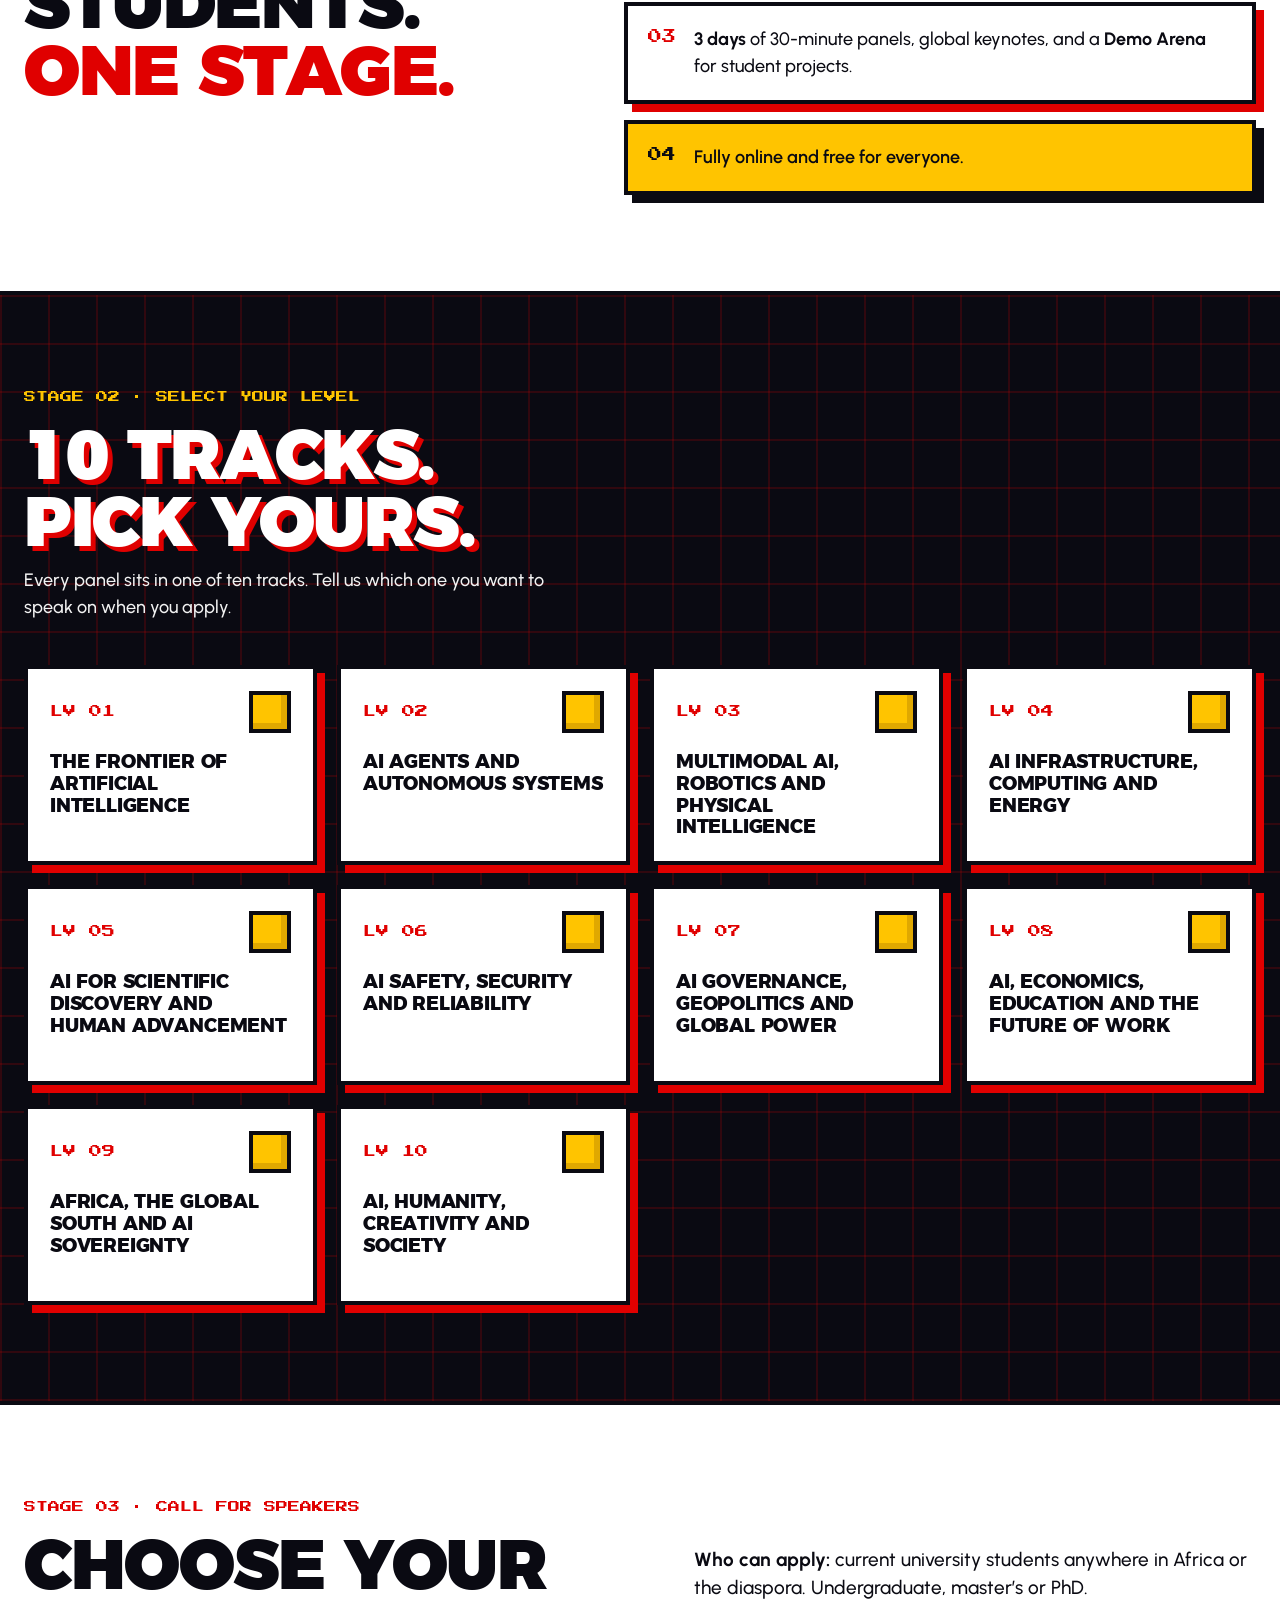
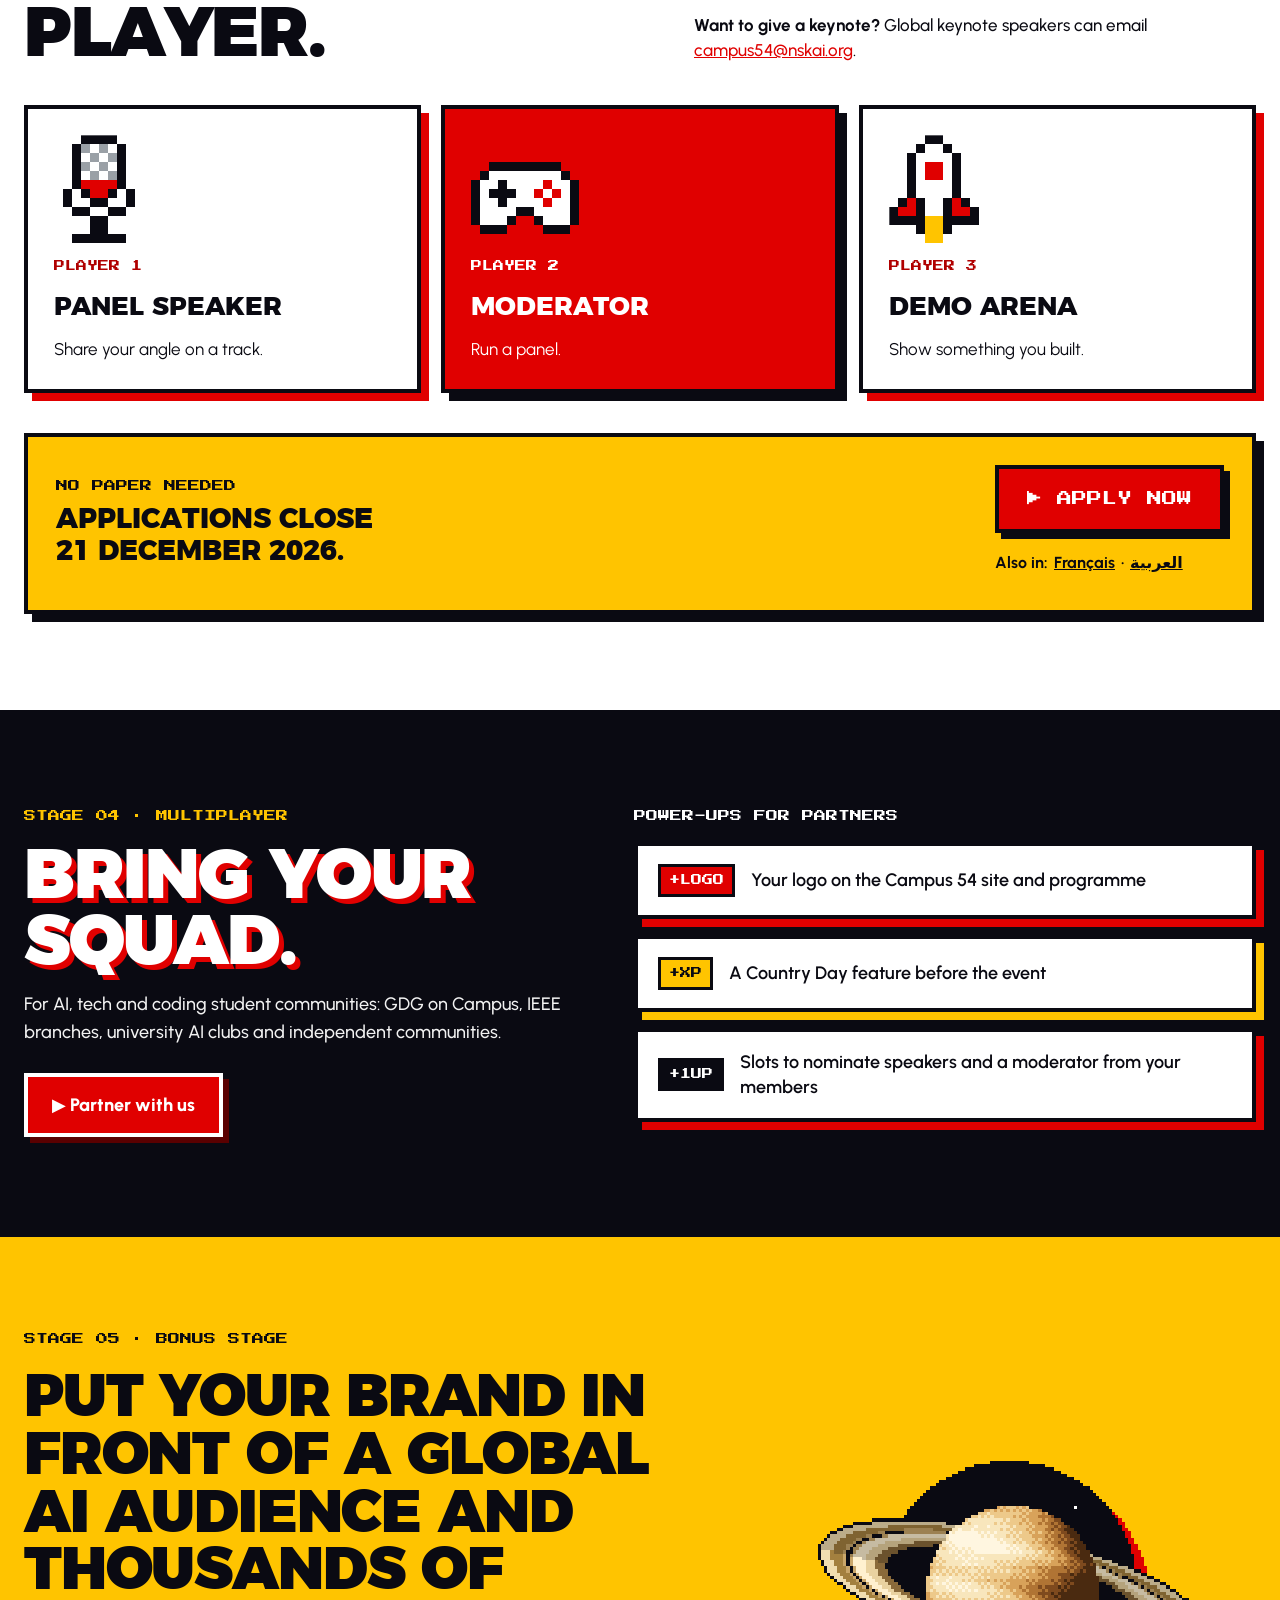
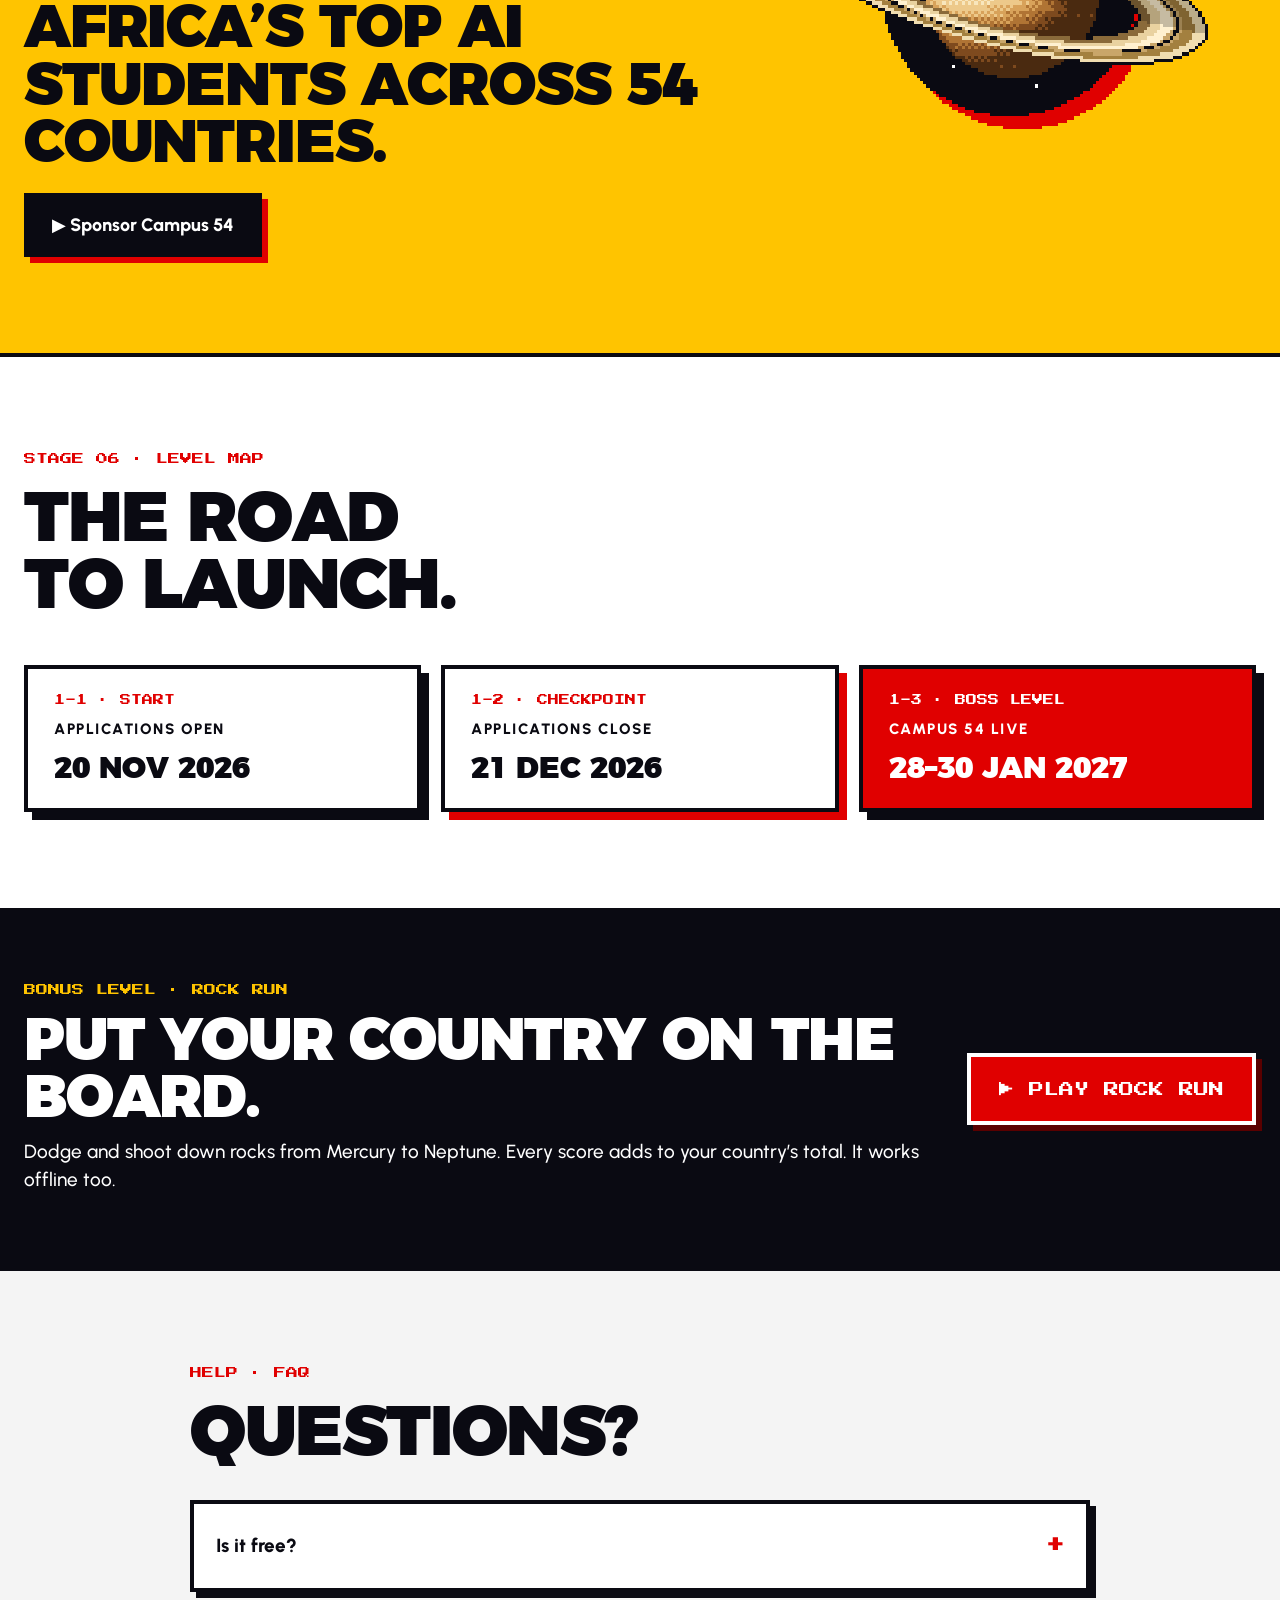
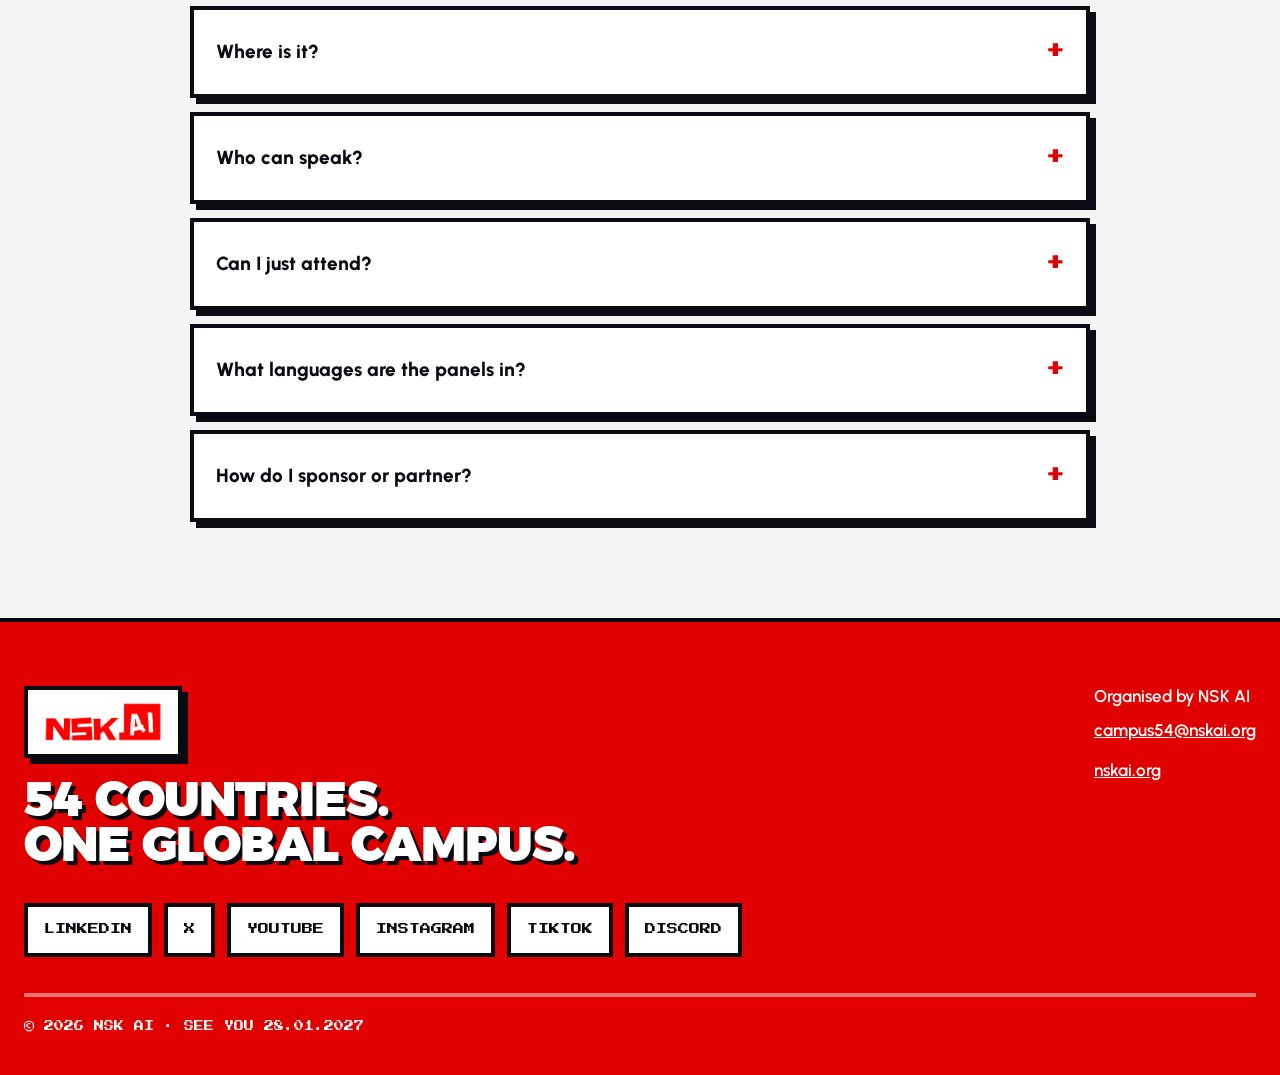
==== commit 0c18136c: "Add Rock Run: offline solar-system game with player and country rankings - /play: dodge and shoot ro" ====
--- a/index.html
+++ b/index.html
@@ -104,6 +104,7 @@
 <a href="#communities" class="lnk" style="color: #0A0A12; text-decoration: none;" data-i18n="nav.clubs">CLUBS</a>
 <a href="#sponsors" class="lnk" style="color: #0A0A12; text-decoration: none;" data-i18n="nav.sponsors">SPONSORS</a>
 <a href="#faq" class="lnk" style="color: #0A0A12; text-decoration: none;" data-i18n="nav.faq">FAQ</a>
+<a href="/play/" class="lnk" style="color: #E00000; text-decoration: none;" data-i18n="nav.play">▶ PLAY</a>
 </div>
 <div class="navright">
 <div class="lang" role="group" aria-label="Language / Langue">
@@ -296,6 +297,17 @@
 </section>
 
 <!-- FAQ -->
+<section id="play" class="sec" style="background: #0A0A12; color: #FFFFFF; border-bottom: 4px solid #0A0A12;">
+<div style="max-width: 1280px; margin: 0 auto; padding: 72px 24px; display: flex; flex-wrap: wrap; gap: 32px; align-items: center; justify-content: space-between;">
+<div style="flex: 1 1 420px; min-width: 0; display: flex; flex-direction: column; gap: 14px;">
+<p style="margin: 0; font-family: 'Press Start 2P', monospace; font-size: 12px; color: #FFC400;" data-i18n="play.eyebrow">BONUS LEVEL · ROCK RUN</p>
+<h2 style="margin: 0; font-family: 'Argentum Sans', sans-serif; font-weight: 900; text-transform: uppercase; letter-spacing: -0.02em; line-height: .95; font-size: clamp(34px, 5vw, 60px);" data-i18n="play.title">Put your country on the board.</h2>
+<p style="margin: 0; font-size: 19px; line-height: 1.5; font-weight: 500;" data-i18n="play.body">Dodge and shoot down rocks from Mercury to Neptune. Every score adds to your country’s total. It works offline too.</p>
+</div>
+<a href="/play/" class="btn" style="display: inline-flex; align-items: center; min-height: 64px; padding: 0 28px; text-decoration: none; background: #E00000; color: #FFFFFF; border: 4px solid #FFFFFF; box-shadow: 6px 6px 0 #5A0000; font-family: 'Press Start 2P', monospace; font-size: 15px;" data-i18n="play.cta">▶ PLAY ROCK RUN</a>
+</div>
+</section>
+
 <section id="faq" class="sec" style="background: #F4F4F4; border-bottom: 4px solid #0A0A12;">
 <div style="max-width: 900px; margin: 0 auto; padding: 96px 24px;">
 <p style="margin: 0 0 18px; font-family: 'Press Start 2P', monospace; font-size: 12px; color: #E00000;" data-i18n="faq.eyebrow">HELP · FAQ</p>
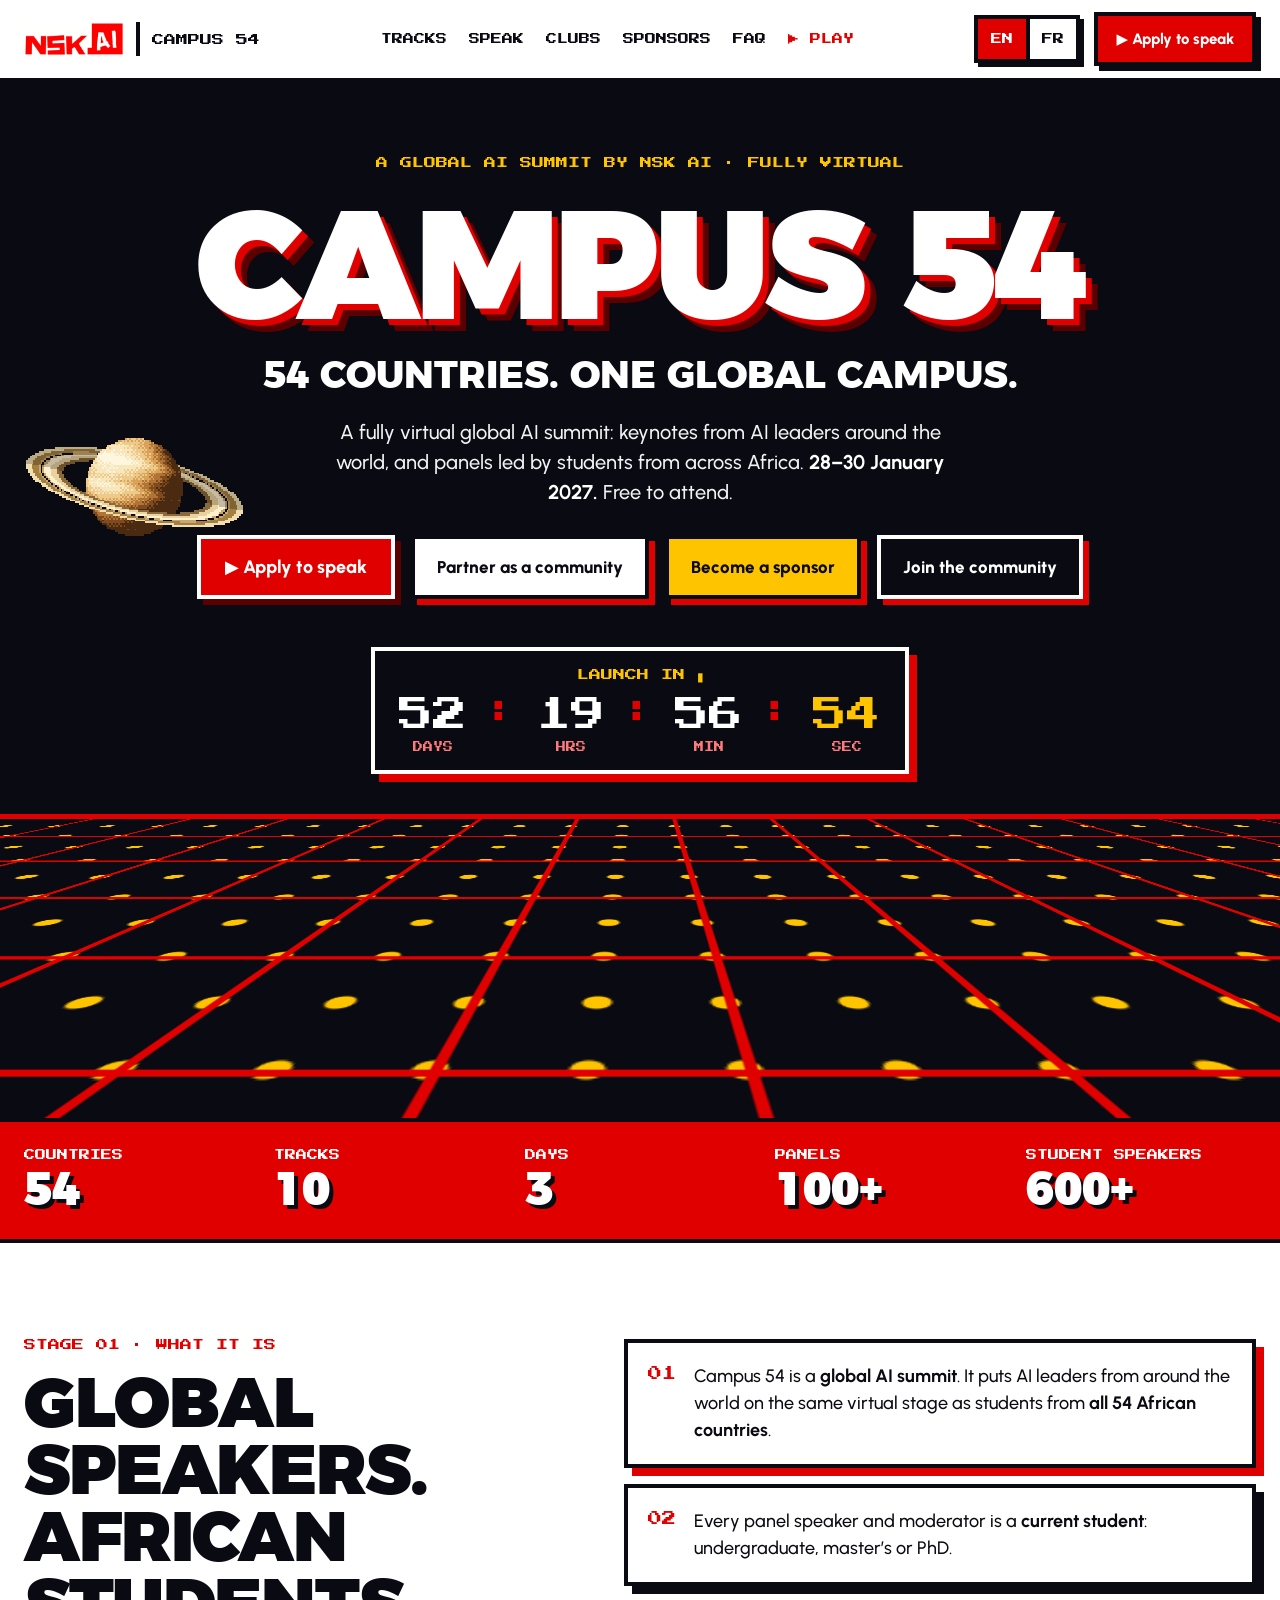
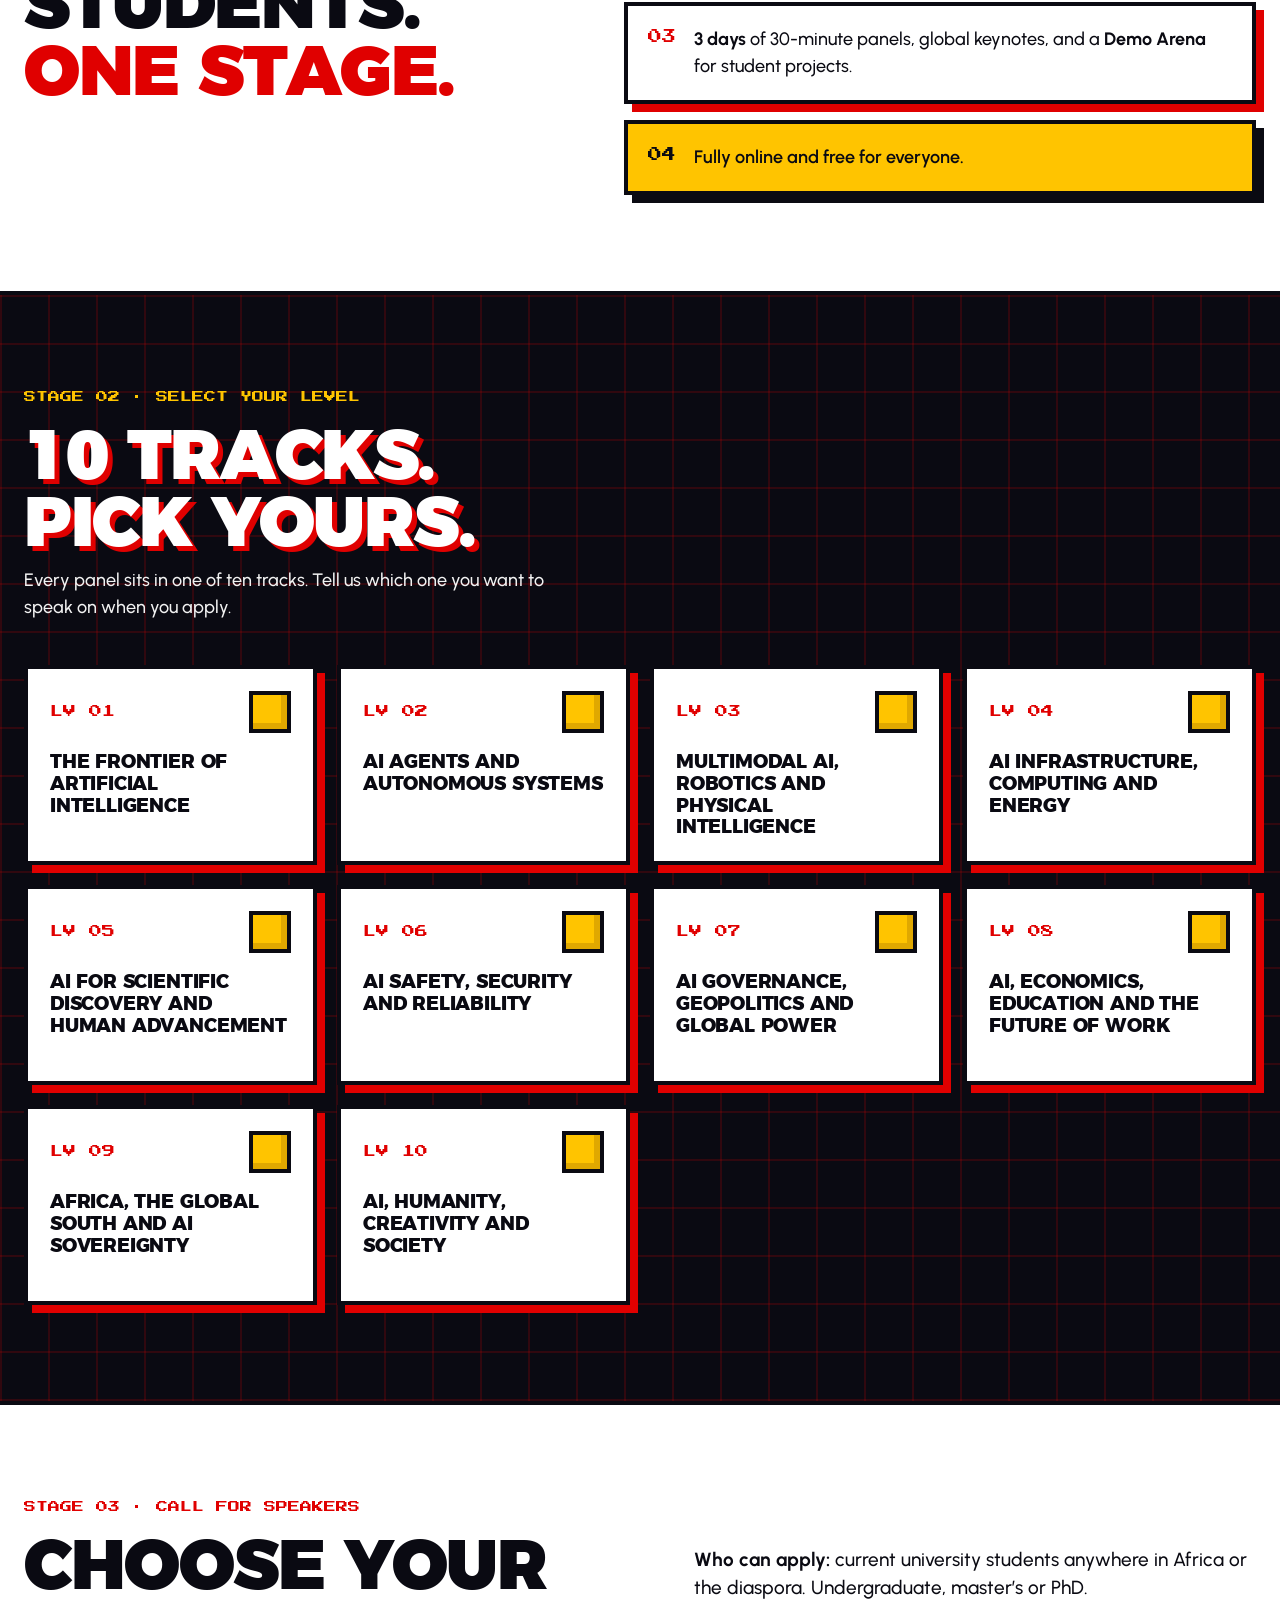
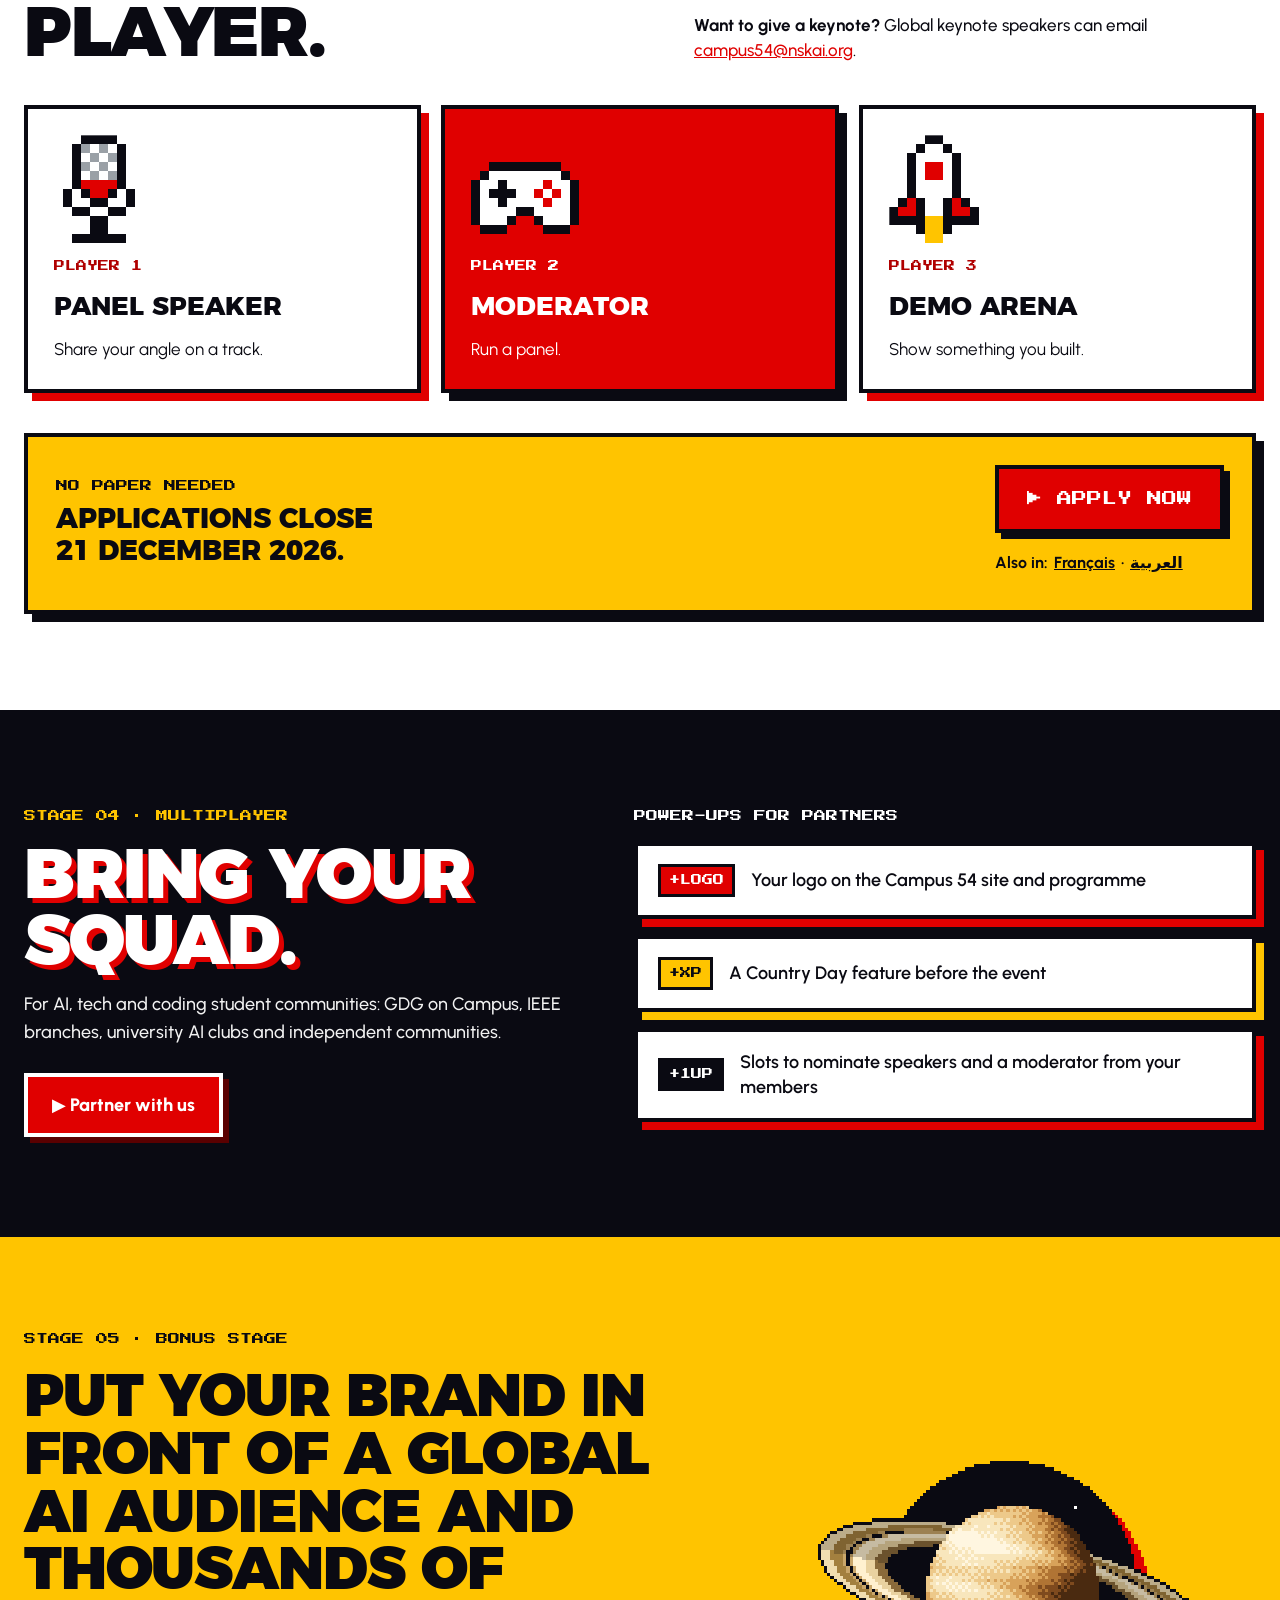
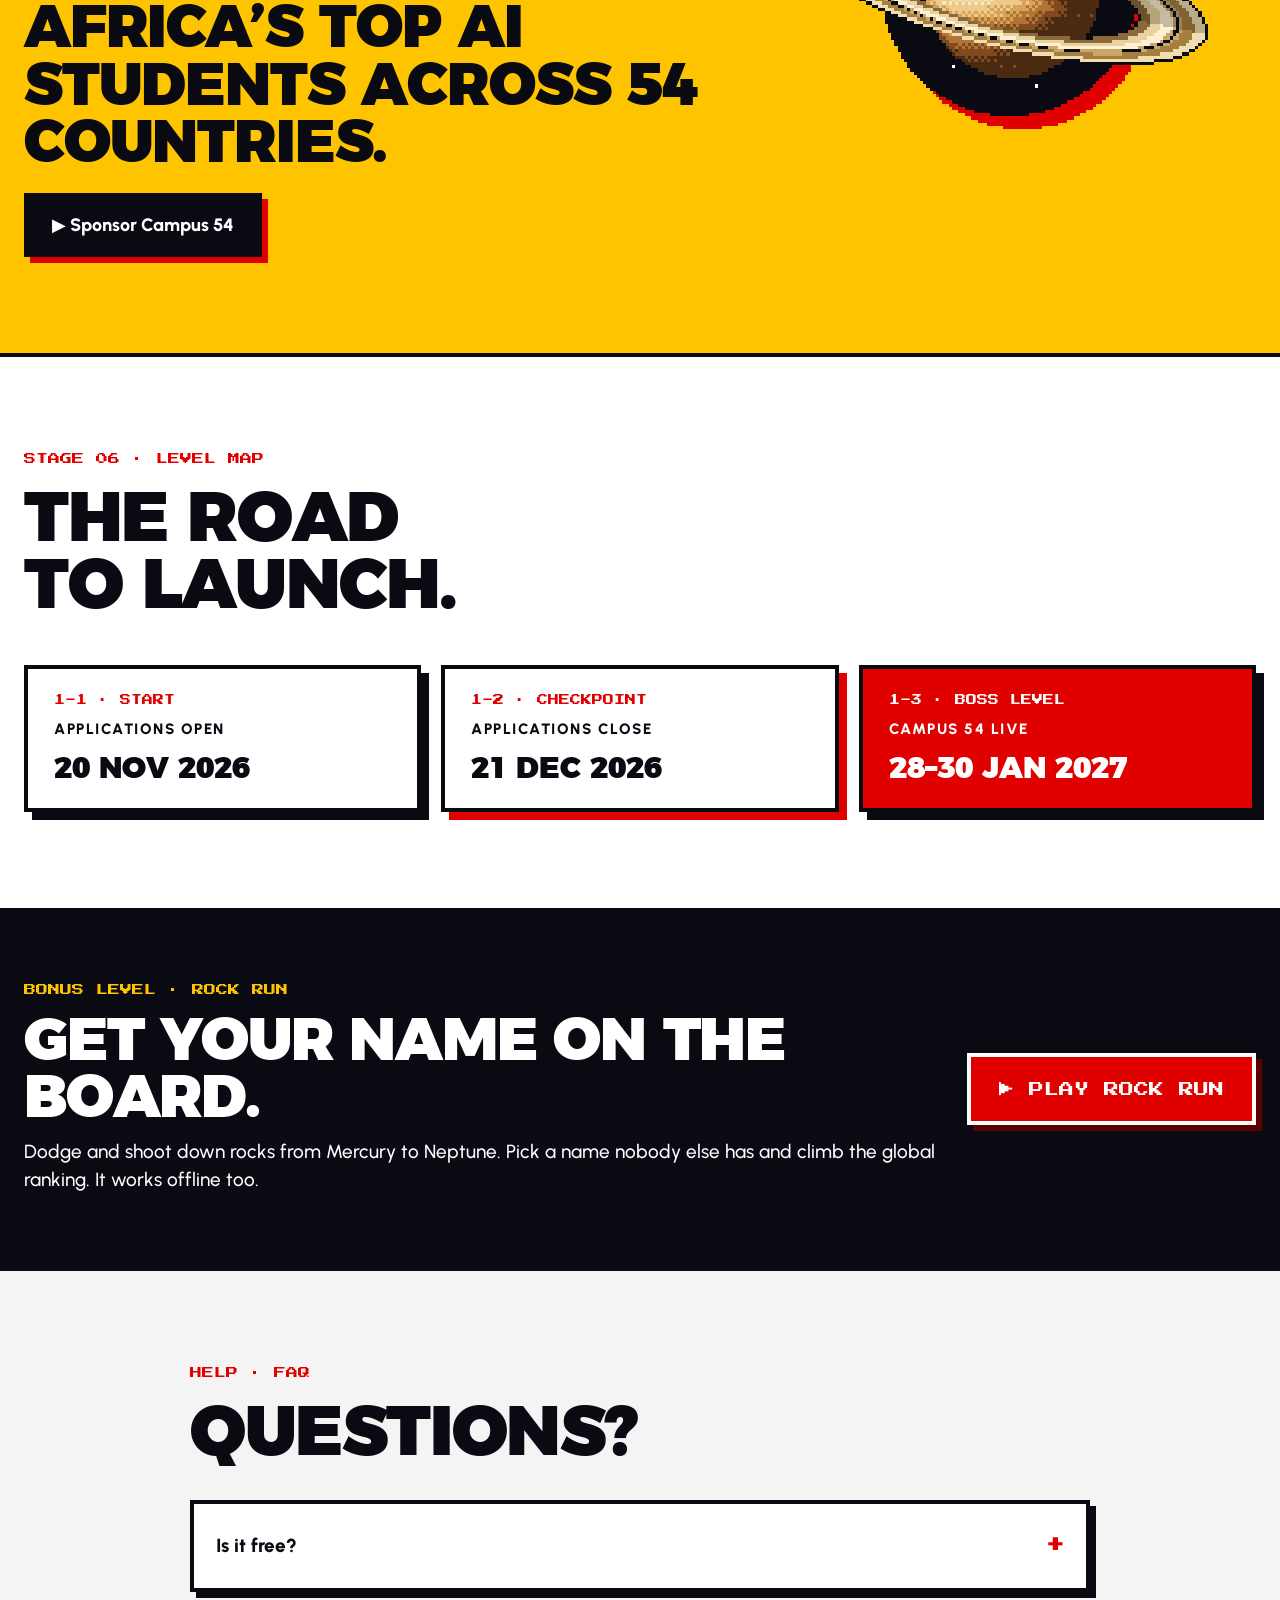
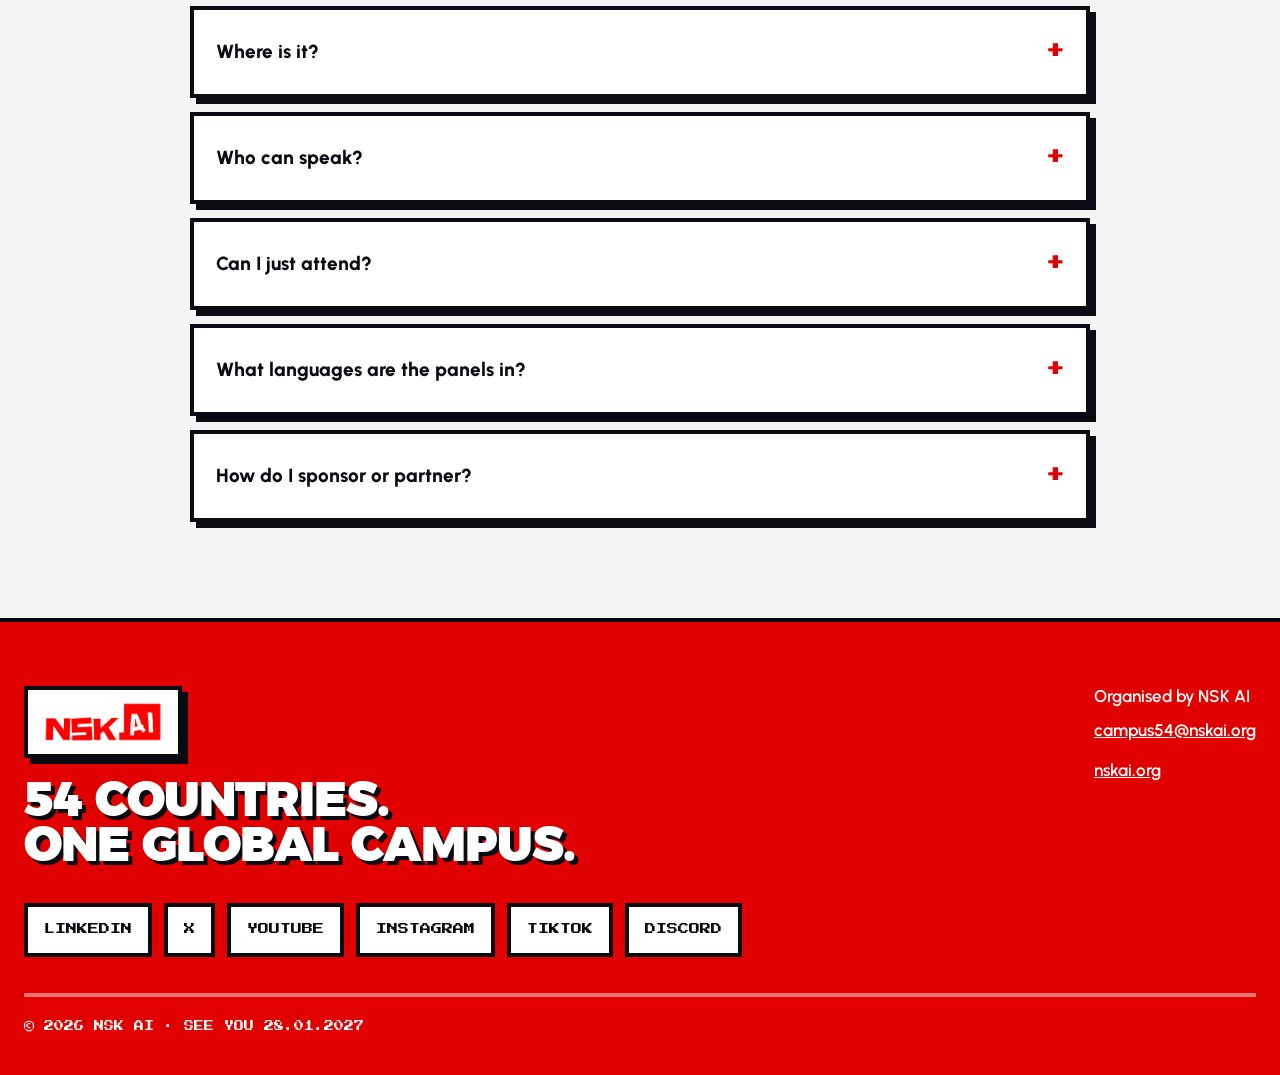
==== commit 678af022: "Rock Run: unique player names instead of countries - Drop the country picker and the countries board" ====
--- a/index.html
+++ b/index.html
@@ -301,8 +301,8 @@
 <div style="max-width: 1280px; margin: 0 auto; padding: 72px 24px; display: flex; flex-wrap: wrap; gap: 32px; align-items: center; justify-content: space-between;">
 <div style="flex: 1 1 420px; min-width: 0; display: flex; flex-direction: column; gap: 14px;">
 <p style="margin: 0; font-family: 'Press Start 2P', monospace; font-size: 12px; color: #FFC400;" data-i18n="play.eyebrow">BONUS LEVEL · ROCK RUN</p>
-<h2 style="margin: 0; font-family: 'Argentum Sans', sans-serif; font-weight: 900; text-transform: uppercase; letter-spacing: -0.02em; line-height: .95; font-size: clamp(34px, 5vw, 60px);" data-i18n="play.title">Put your country on the board.</h2>
-<p style="margin: 0; font-size: 19px; line-height: 1.5; font-weight: 500;" data-i18n="play.body">Dodge and shoot down rocks from Mercury to Neptune. Every score adds to your country’s total. It works offline too.</p>
+<h2 style="margin: 0; font-family: 'Argentum Sans', sans-serif; font-weight: 900; text-transform: uppercase; letter-spacing: -0.02em; line-height: .95; font-size: clamp(34px, 5vw, 60px);" data-i18n="play.title">Get your name on the board.</h2>
+<p style="margin: 0; font-size: 19px; line-height: 1.5; font-weight: 500;" data-i18n="play.body">Dodge and shoot down rocks from Mercury to Neptune. Pick a name nobody else has and climb the global ranking. It works offline too.</p>
 </div>
 <a href="/play/" class="btn" style="display: inline-flex; align-items: center; min-height: 64px; padding: 0 28px; text-decoration: none; background: #E00000; color: #FFFFFF; border: 4px solid #FFFFFF; box-shadow: 6px 6px 0 #5A0000; font-family: 'Press Start 2P', monospace; font-size: 15px;" data-i18n="play.cta">▶ PLAY ROCK RUN</a>
 </div>
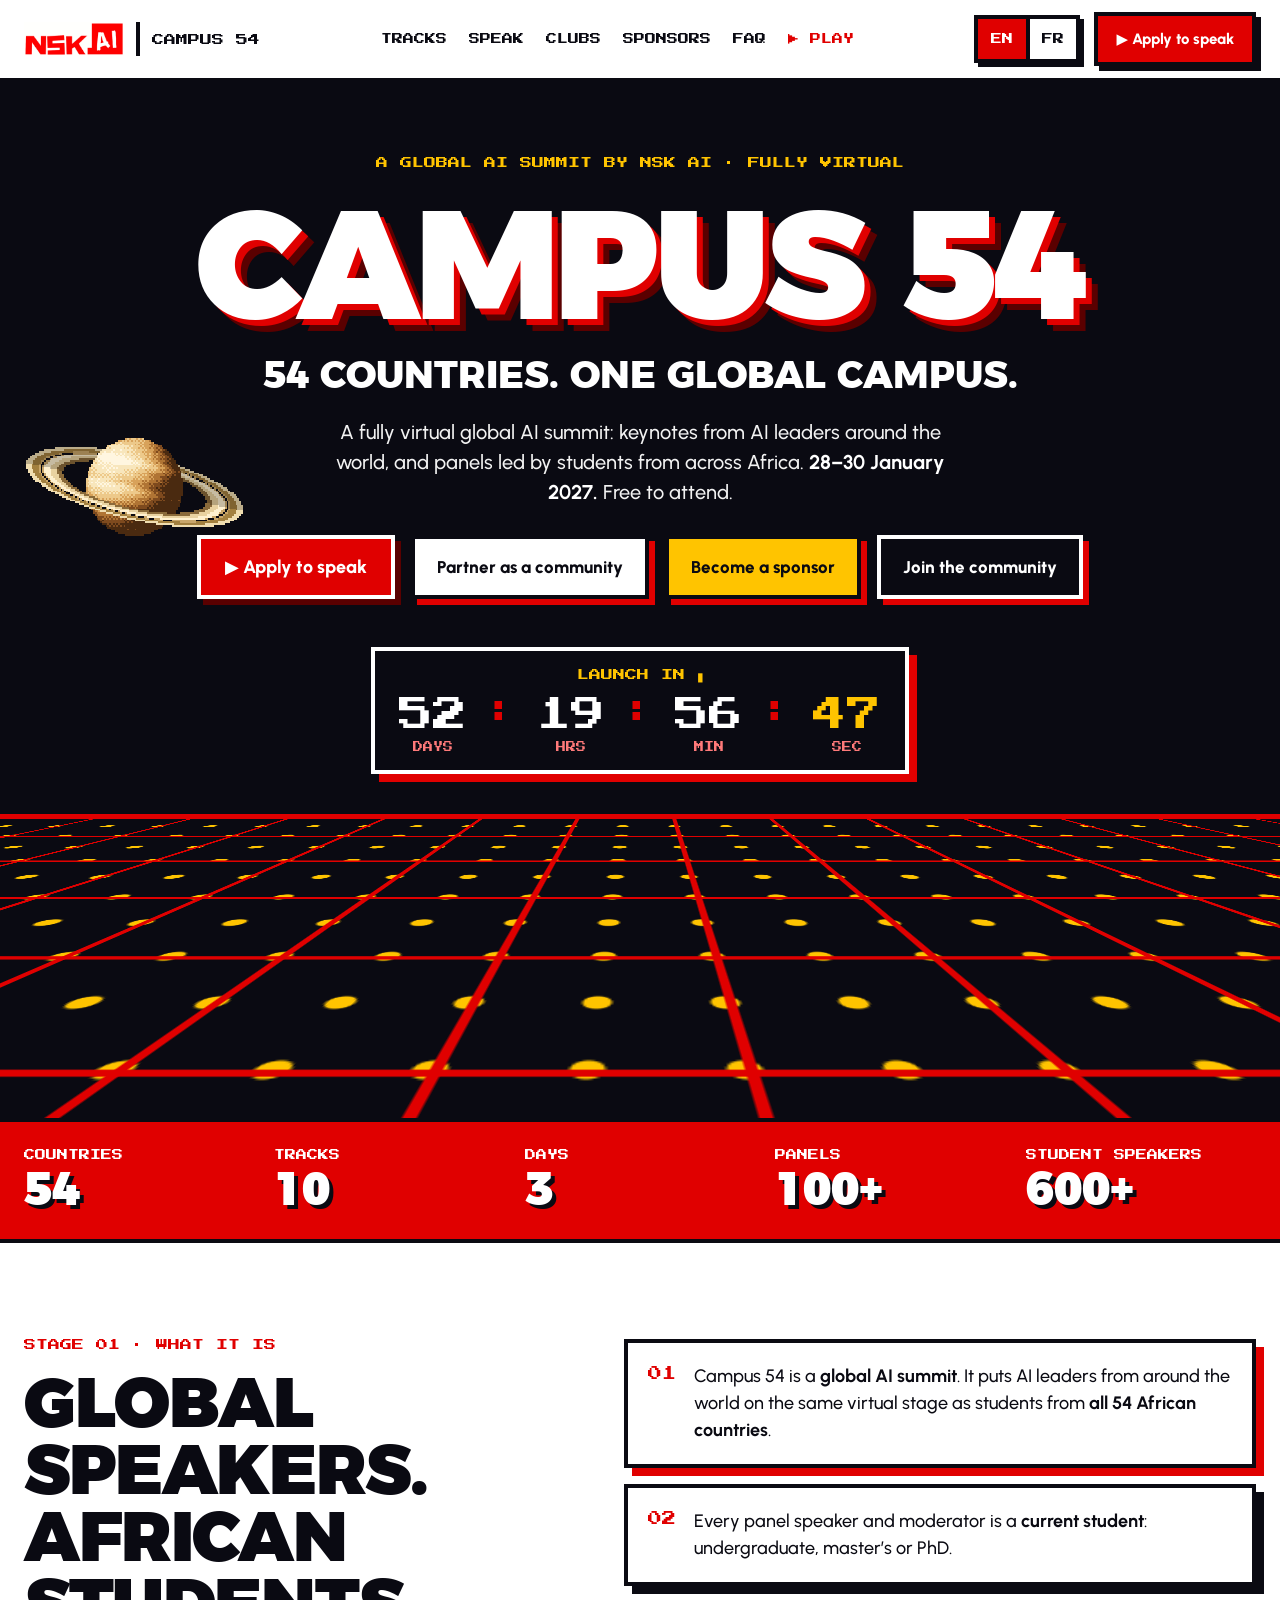
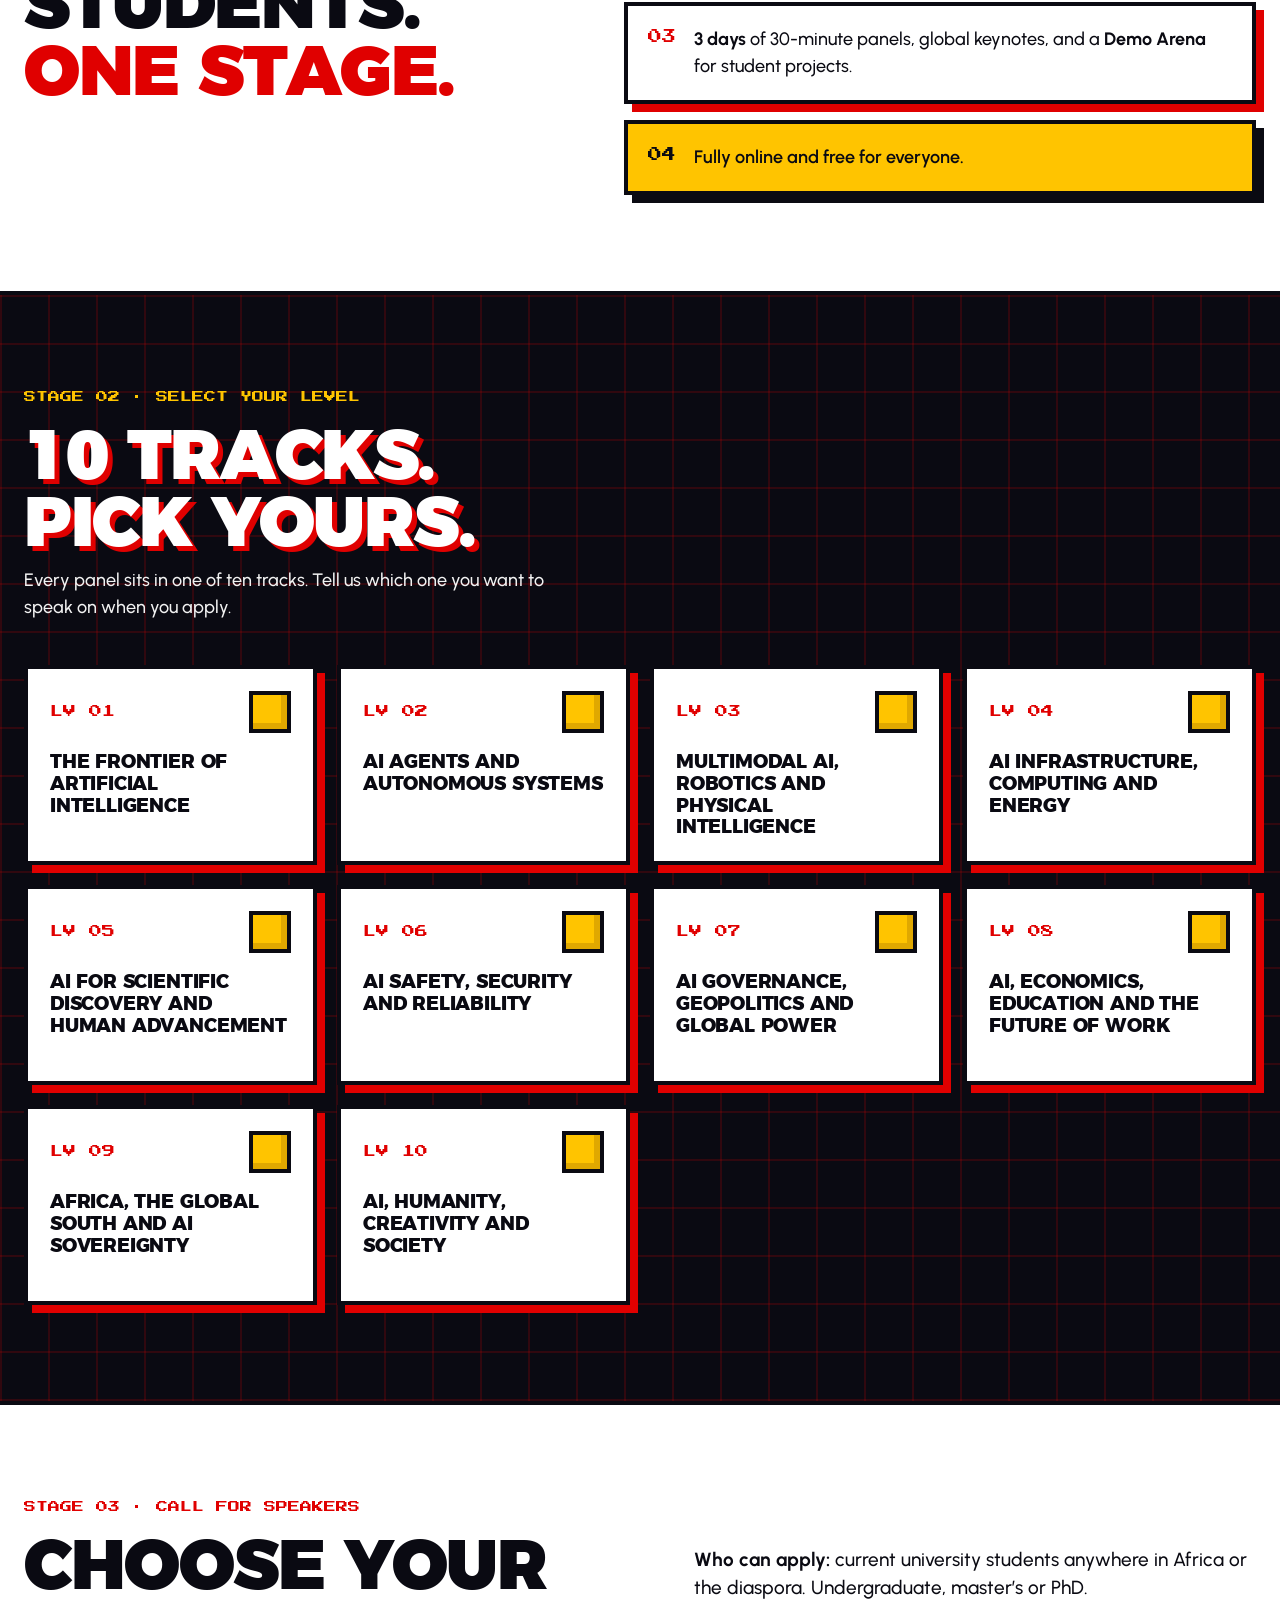
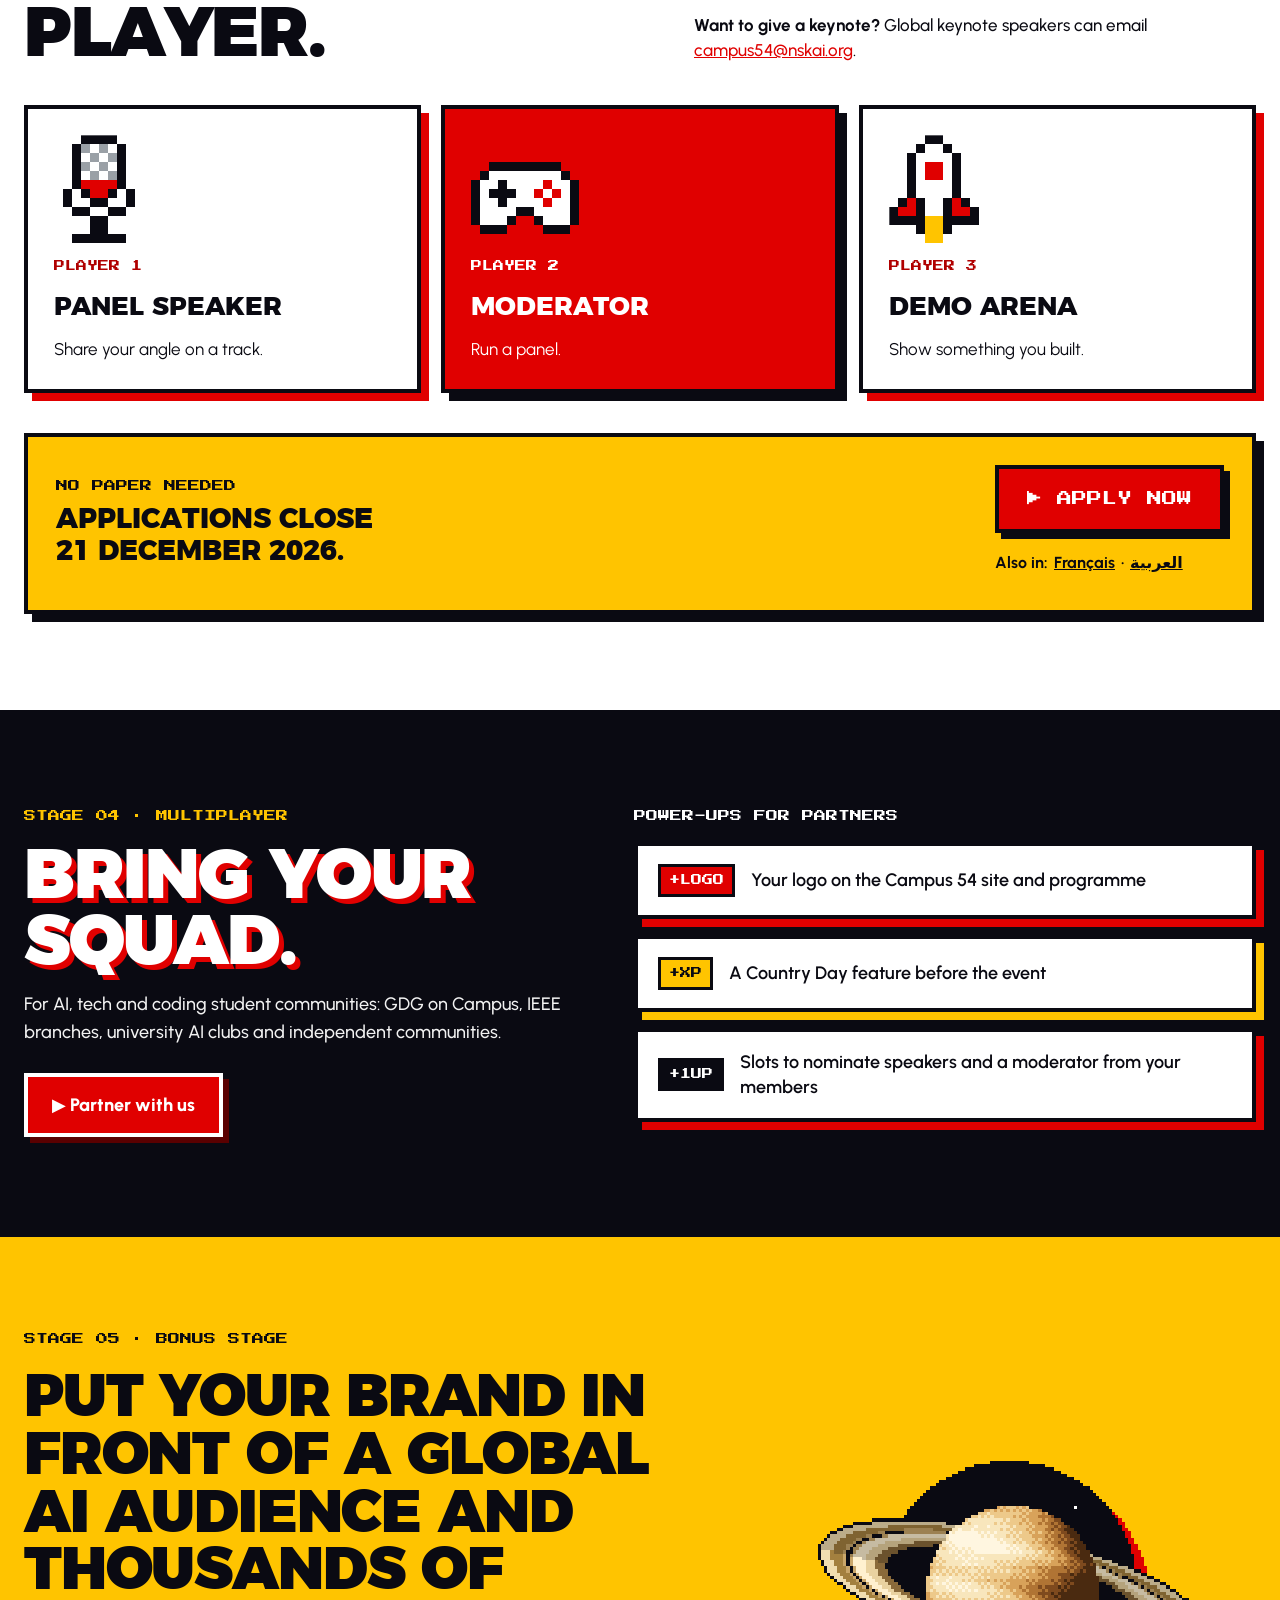
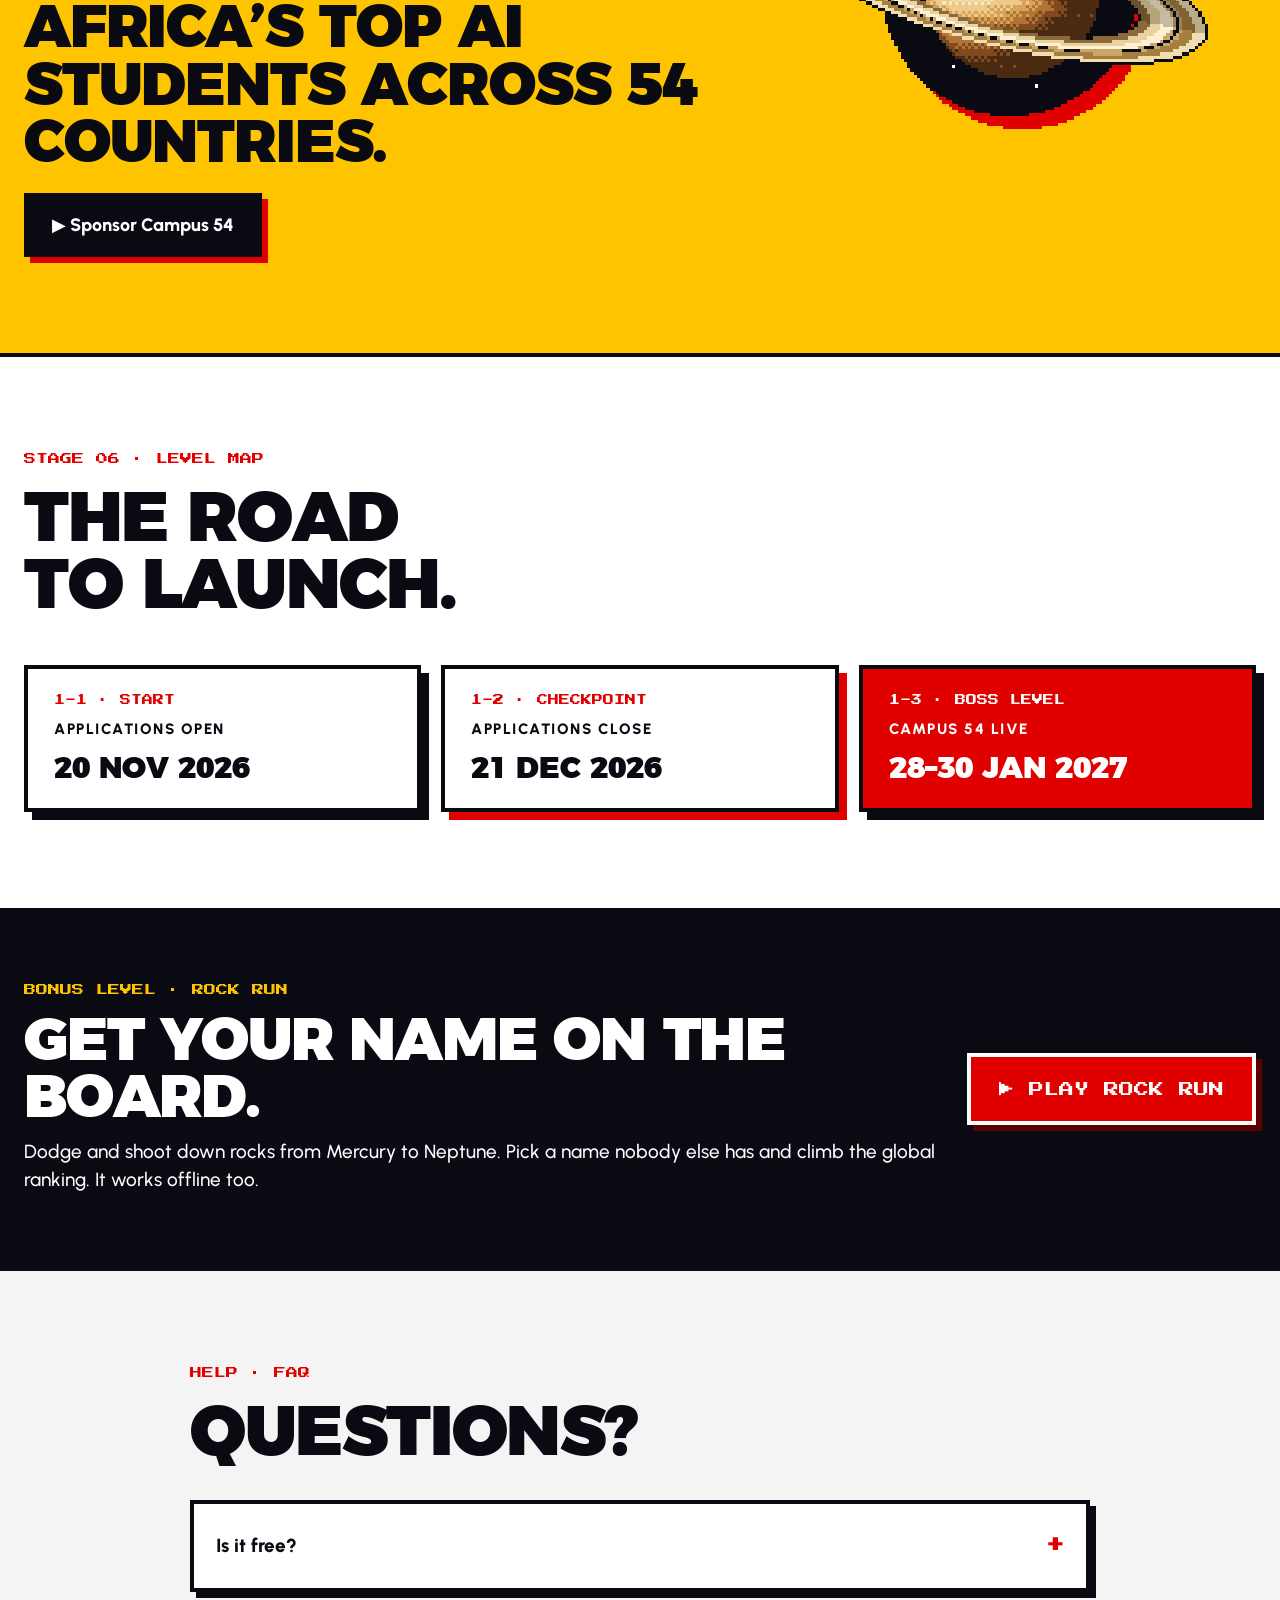
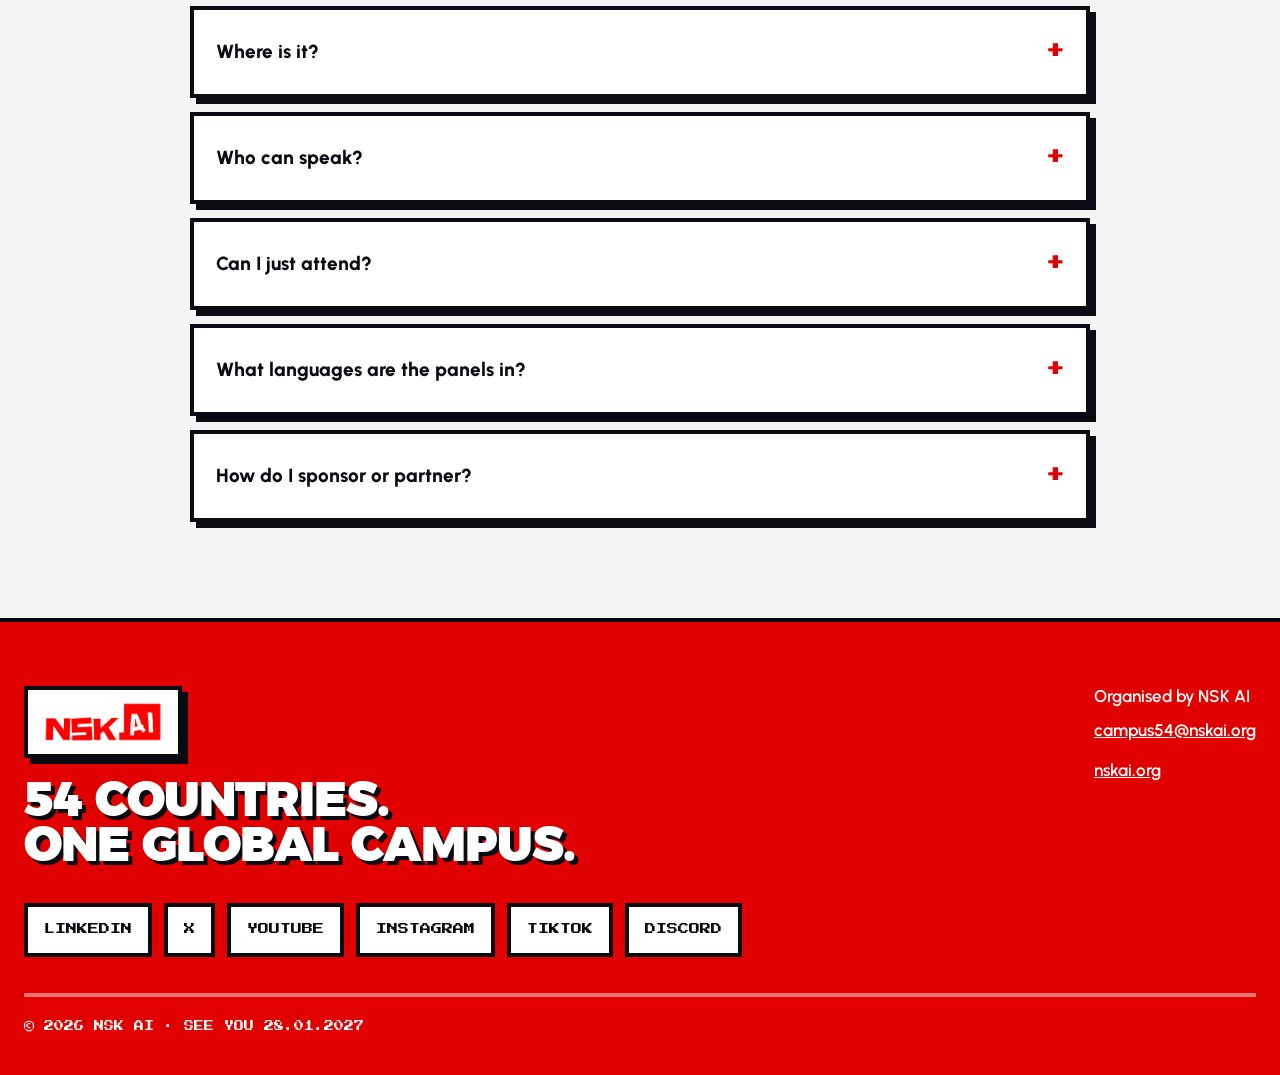
==== commit 137f0864: "Open every Apply button's form in a new tab All Apply to speak buttons (menu, hero, sticky bar, Appl" ====
--- a/index.html
+++ b/index.html
@@ -111,7 +111,7 @@
 <button type="button" data-lang="en" aria-pressed="true" lang="en">EN</button>
 <button type="button" data-lang="fr" aria-pressed="false" lang="fr">FR</button>
 </div>
-<a href="#apply" class="btn navapply" style="display: inline-flex; align-items: center; background: #E00000; color: #FFFFFF; text-decoration: none; font-weight: 800; font-size: 15px; padding: 0 18px; border: 4px solid #0A0A12; box-shadow: 5px 5px 0 #0A0A12; min-height: 46px;" data-i18n="cta.apply">▶ Apply to speak</a>
+<a href="#apply" data-apply class="btn navapply" style="display: inline-flex; align-items: center; background: #E00000; color: #FFFFFF; text-decoration: none; font-weight: 800; font-size: 15px; padding: 0 18px; border: 4px solid #0A0A12; box-shadow: 5px 5px 0 #0A0A12; min-height: 46px;" data-i18n="cta.apply">▶ Apply to speak</a>
 </div>
 </nav>
 </header>
@@ -136,7 +136,7 @@
 <p style="margin: 0; font-family: 'Argentum Sans', sans-serif; font-weight: 800; text-transform: uppercase; font-size: clamp(22px, 3.2vw, 38px); line-height: 1.05;" data-i18n="hero.tagline">54 Countries. One Global Campus.</p>
 <p style="margin: 0; max-width: 640px; font-size: clamp(17px, 2vw, 20px); line-height: 1.5; font-weight: 500; color: #F2F2F2;" data-i18n="hero.line">A fully virtual global AI summit: keynotes from AI leaders around the world, and panels led by students from across Africa. <strong style="color: #FFFFFF;">28–30 January 2027.</strong> Free to attend.</p>
 <div style="display: flex; flex-wrap: wrap; justify-content: center; gap: 16px; margin-top: 6px;">
-<a href="#apply" class="btn" style="display: inline-flex; align-items: center; min-height: 56px; padding: 0 24px; text-decoration: none; background: #E00000; color: #FFFFFF; border: 4px solid #FFFFFF; box-shadow: 6px 6px 0 #5A0000; font-weight: 800; font-size: 18px;" data-i18n="cta.apply">▶ Apply to speak</a>
+<a href="#apply" data-apply class="btn" style="display: inline-flex; align-items: center; min-height: 56px; padding: 0 24px; text-decoration: none; background: #E00000; color: #FFFFFF; border: 4px solid #FFFFFF; box-shadow: 6px 6px 0 #5A0000; font-weight: 800; font-size: 18px;" data-i18n="cta.apply">▶ Apply to speak</a>
 <a href="#communities" class="btn" style="display: inline-flex; align-items: center; min-height: 56px; padding: 0 22px; text-decoration: none; background: #FFFFFF; color: #0A0A12; border: 4px solid #0A0A12; box-shadow: 6px 6px 0 #E00000; font-weight: 800; font-size: 17px;" data-i18n="cta.partner">Partner as a community</a>
 <a href="#sponsors" class="btn" style="display: inline-flex; align-items: center; min-height: 56px; padding: 0 22px; text-decoration: none; background: #FFC400; color: #0A0A12; border: 4px solid #0A0A12; box-shadow: 6px 6px 0 #E00000; font-weight: 800; font-size: 17px;" data-i18n="cta.sponsor">Become a sponsor</a>
 <a href="https://discord.gg/whV2YMMT6" data-discord target="_blank" rel="noopener noreferrer" class="btn" style="display: inline-flex; align-items: center; min-height: 56px; padding: 0 22px; text-decoration: none; background: #0A0A12; color: #FFFFFF; border: 4px solid #FFFFFF; box-shadow: 6px 6px 0 #E00000; font-weight: 800; font-size: 17px;" data-i18n="cta.discord">Join the community</a>
@@ -244,7 +244,7 @@
 <p style="margin: 0; font-family: 'Argentum Sans', sans-serif; font-weight: 800; text-transform: uppercase; font-size: clamp(20px, 2.4vw, 28px); line-height: 1.15;" data-i18n="apply.close">Applications close<br>21 December 2026.</p>
 </div>
 <div style="display: flex; flex-direction: column; align-items: flex-start; gap: 10px;">
-<a id="apply-main" href="#apply" class="btn" style="display: inline-flex; align-items: center; min-height: 60px; padding: 0 28px; text-decoration: none; background: #E00000; color: #FFFFFF; border: 4px solid #0A0A12; box-shadow: 6px 6px 0 #0A0A12; font-family: 'Press Start 2P', monospace; font-size: 15px;" data-i18n="apply.now">▶ APPLY NOW</a>
+<a id="apply-main" data-apply href="#apply" class="btn" style="display: inline-flex; align-items: center; min-height: 60px; padding: 0 28px; text-decoration: none; background: #E00000; color: #FFFFFF; border: 4px solid #0A0A12; box-shadow: 6px 6px 0 #0A0A12; font-family: 'Press Start 2P', monospace; font-size: 15px;" data-i18n="apply.now">▶ APPLY NOW</a>
 <p style="margin: 0; font-size: 16px; font-weight: 700;"><span data-i18n="apply.other">Also in:</span> <a id="form-link-a" href="#apply" class="lnk" style="color: #0A0A12; display: inline-block; padding: 10px 2px;"></a> · <a id="form-link-ar" href="#apply" lang="ar" dir="rtl" class="lnk" style="color: #0A0A12; display: inline-block; padding: 10px 2px;">العربية</a></p>
 </div>
 </div>
@@ -352,7 +352,7 @@
 <!-- MOBILE STICKY APPLY BAR -->
 <div class="mbar" style="position: fixed; left: 0; right: 0; bottom: 0; z-index: 60; background: #0A0A12; color: #FFFFFF; border-top: 4px solid #E00000; padding: 12px 16px; gap: 10px; align-items: center; justify-content: space-between;">
 <p style="margin: 0; font-family: 'Press Start 2P', monospace; font-size: 10px; line-height: 1.5;" data-i18n="mbar.close">CLOSES<br>21 DEC</p>
-<a href="#apply" style="display: inline-flex; align-items: center; justify-content: center; min-height: 48px; padding: 0 20px; background: #E00000; color: #FFFFFF; border: 4px solid #FFFFFF; text-decoration: none; font-weight: 800; font-size: 16px;" data-i18n="cta.apply">▶ Apply to speak</a>
+<a href="#apply" data-apply style="display: inline-flex; align-items: center; justify-content: center; min-height: 48px; padding: 0 20px; background: #E00000; color: #FFFFFF; border: 4px solid #FFFFFF; text-decoration: none; font-weight: 800; font-size: 16px;" data-i18n="cta.apply">▶ Apply to speak</a>
 </div>
 
 </div>
